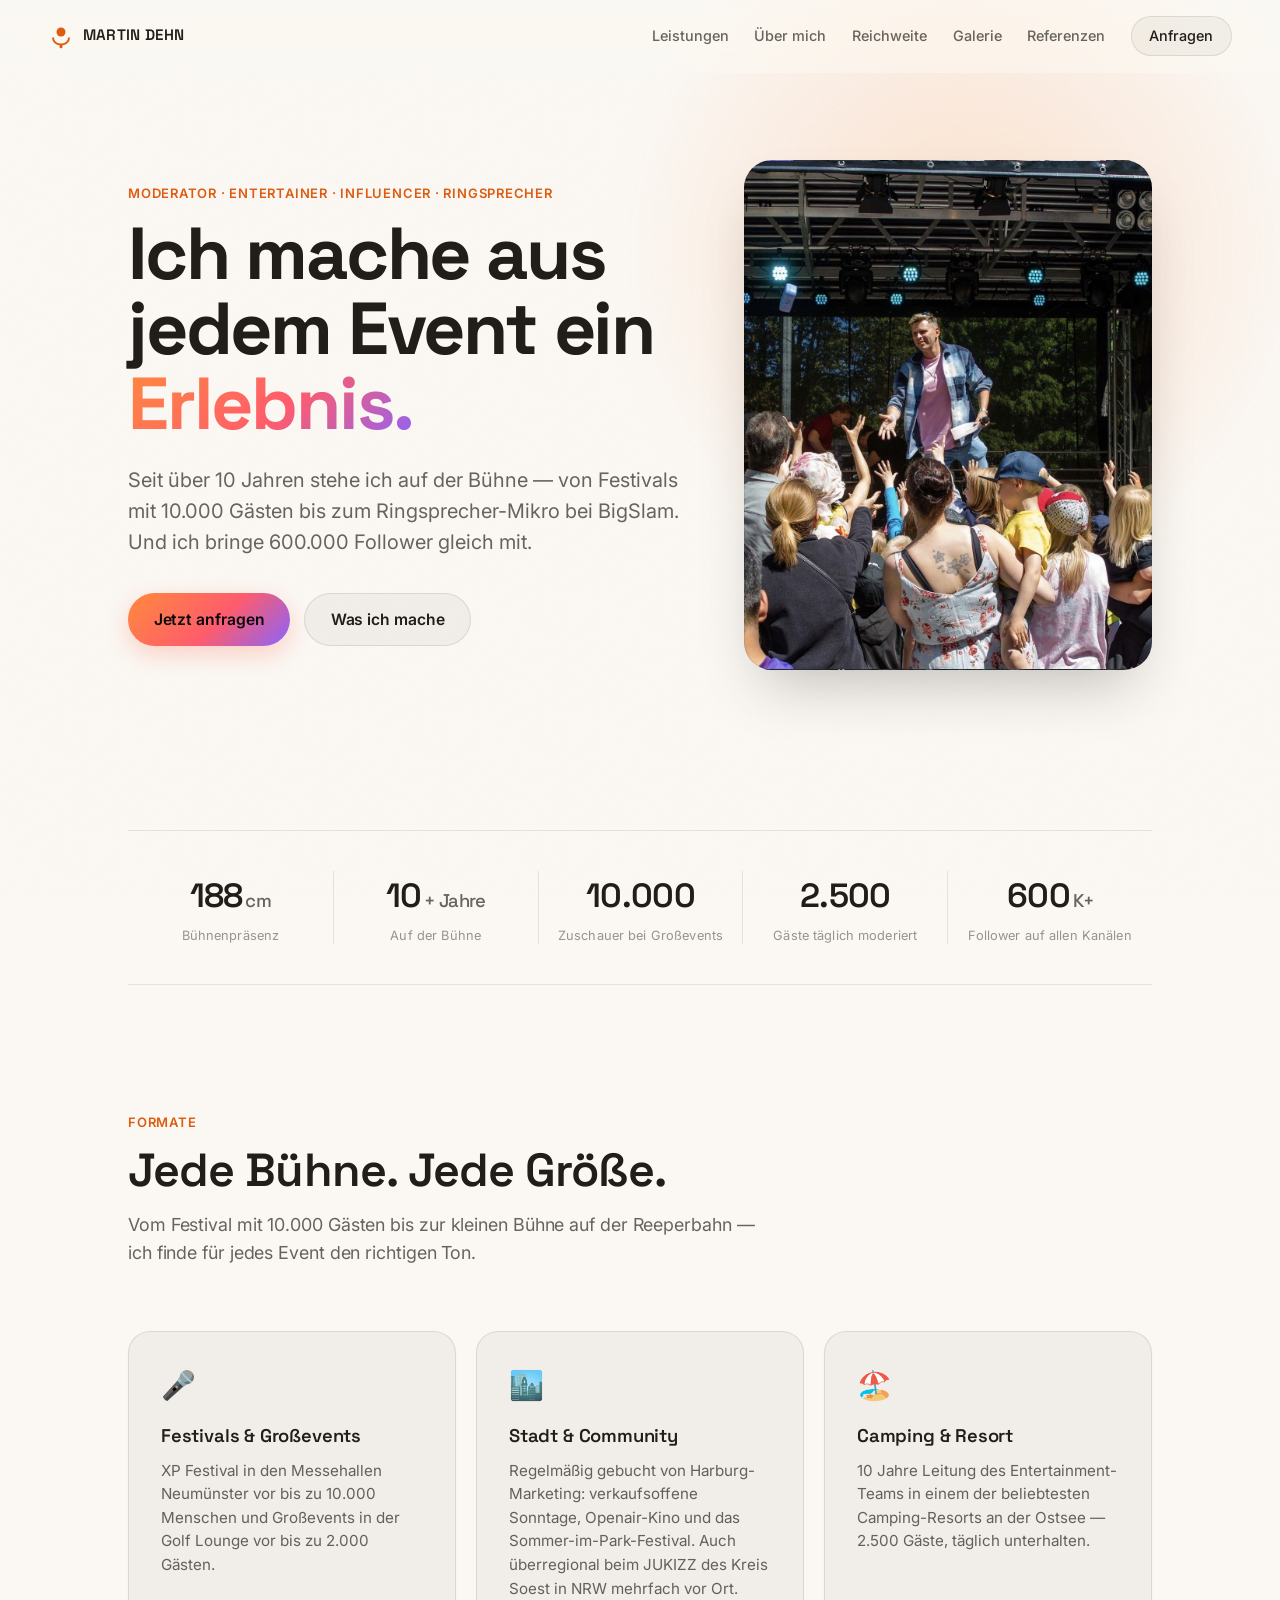
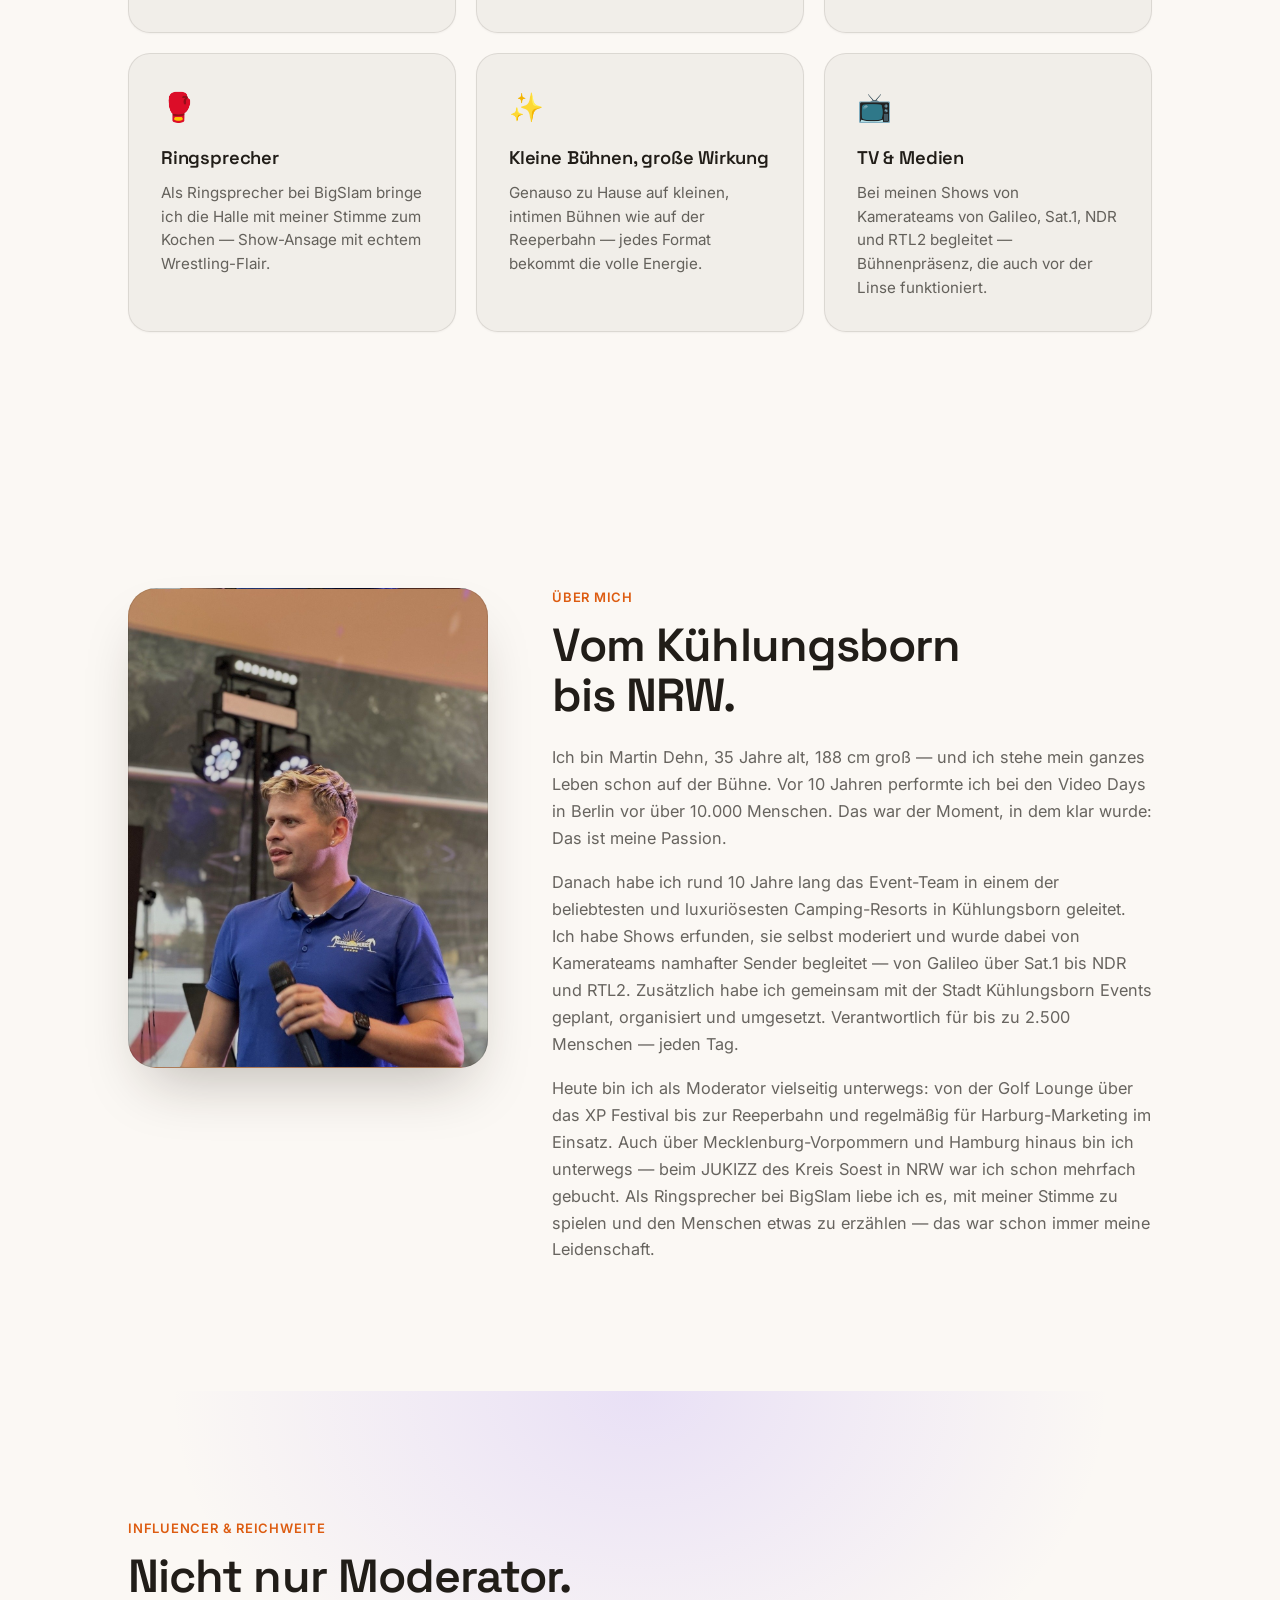
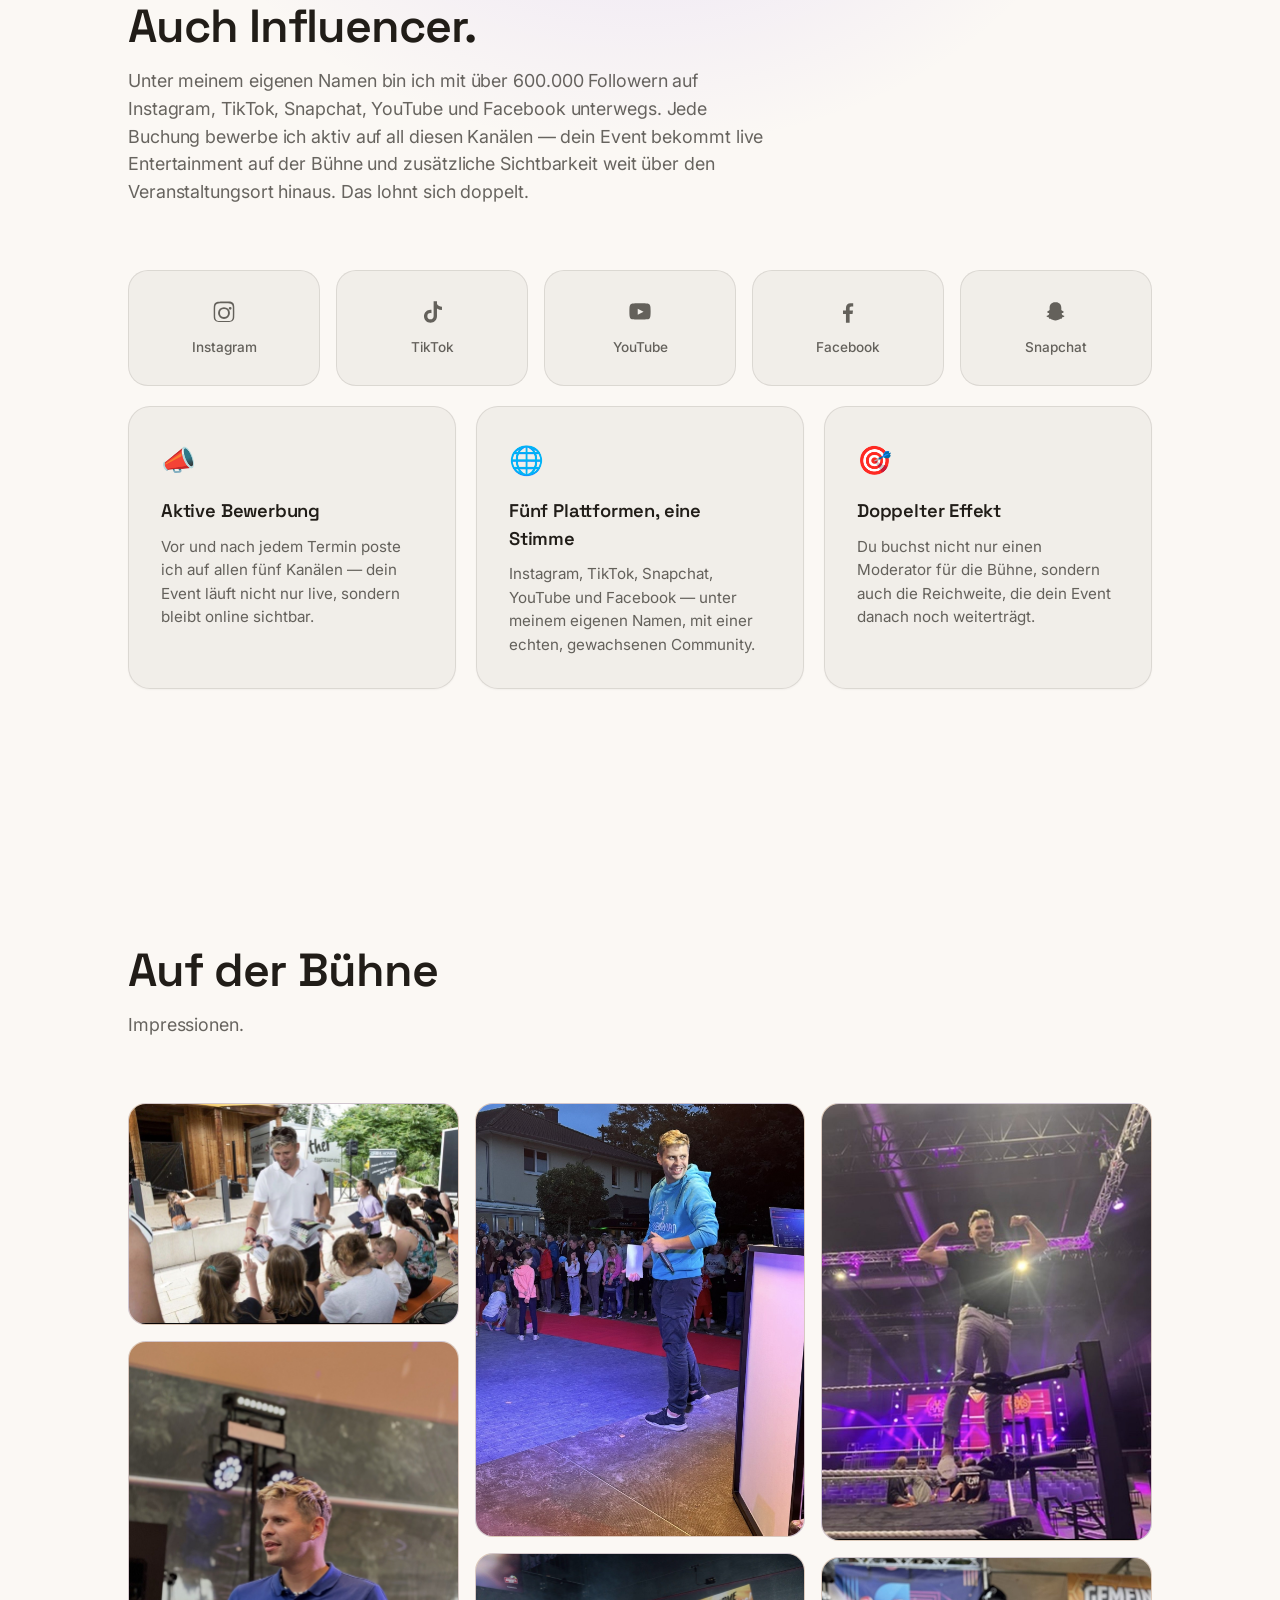
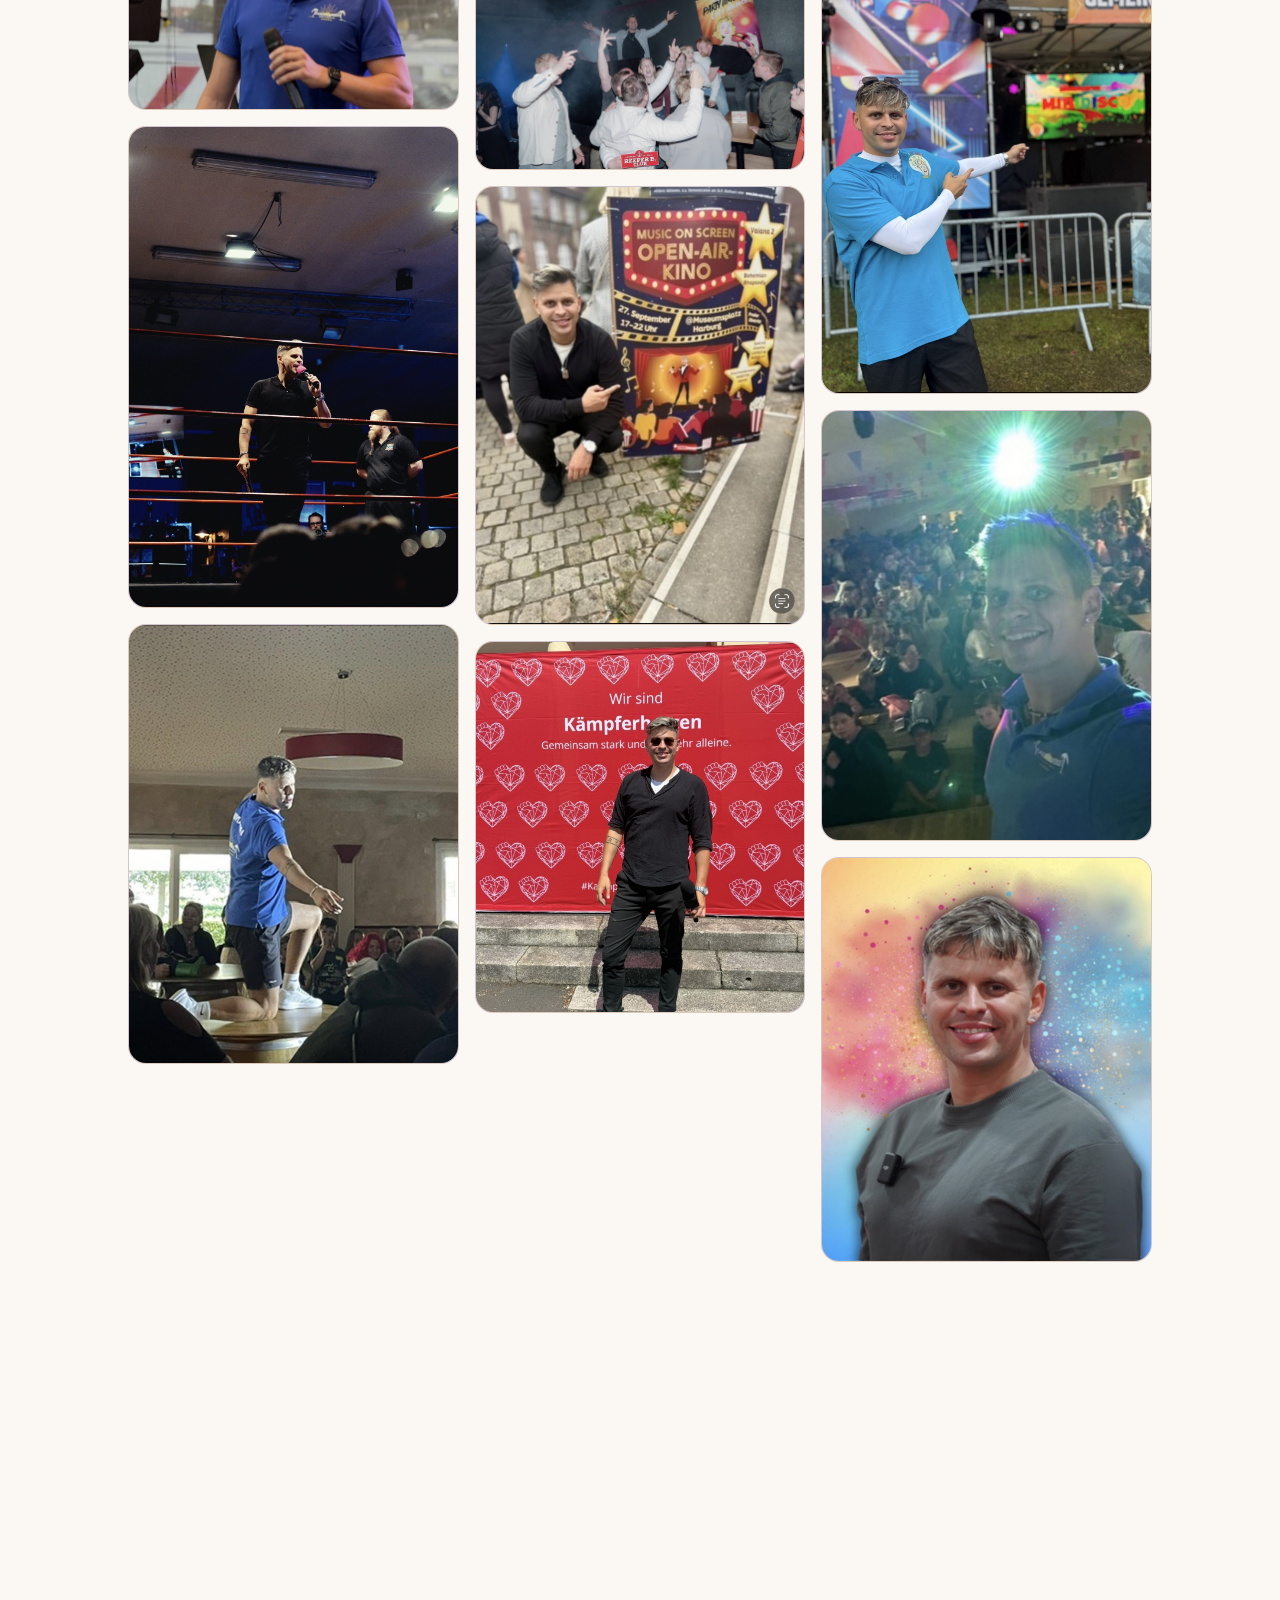
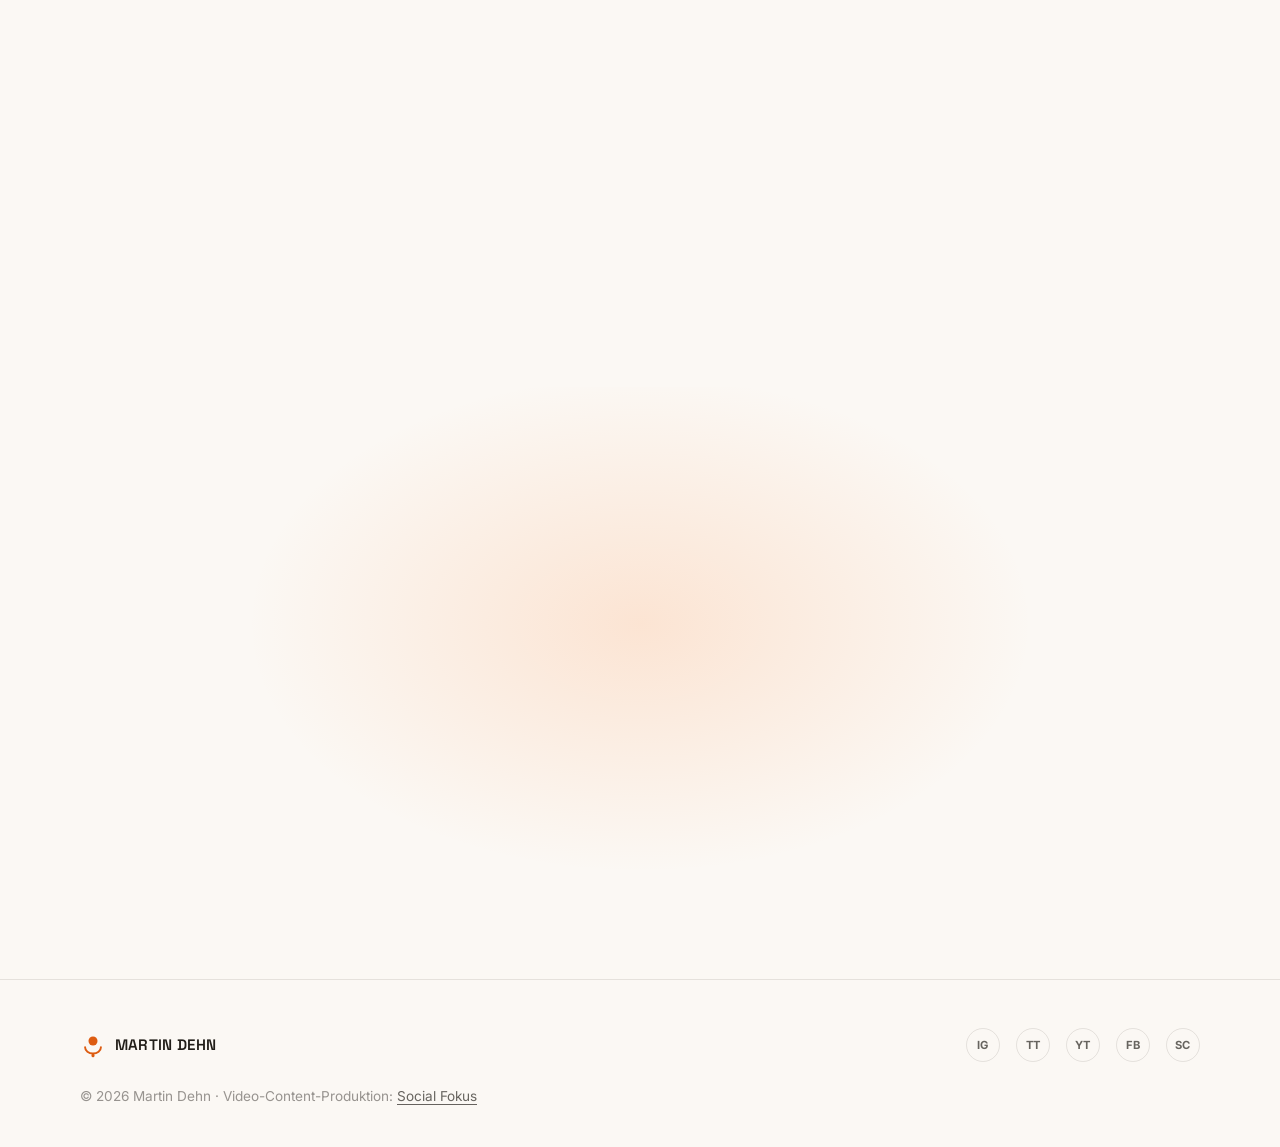
==== index.html @ 3231eab4 "Switch to a warm light theme Replace the dark base with a warm off-white (#fbf8f4) and dark warm tex" ====
<!DOCTYPE html>
<html lang="de">
<head>
<meta charset="UTF-8">
<meta name="viewport" content="width=device-width, initial-scale=1.0">
<title>Martin Dehn — Moderator, Entertainer &amp; Influencer | 600.000+ Follower</title>
<meta name="description" content="Martin Dehn: Moderator, Entertainer, Ringsprecher und Influencer mit über 600.000 Followern auf Instagram, TikTok, YouTube, Snapchat und Facebook. Buchbar für Festivals, Stadtfeste und Firmenevents von 50 bis 10.000 Gästen.">
<meta name="robots" content="index, follow">
<meta name="theme-color" content="#fbf8f4">
<link rel="canonical" href="https://martindehn.com/">

<!-- Open Graph / Facebook, WhatsApp, LinkedIn -->
<meta property="og:type" content="website">
<meta property="og:url" content="https://martindehn.com/">
<meta property="og:site_name" content="Martin Dehn">
<meta property="og:title" content="Martin Dehn — Moderator, Entertainer &amp; Influencer">
<meta property="og:description" content="Über 10 Jahre Bühnenerfahrung, Events von 50 bis 10.000 Gästen und 600.000 Follower auf Instagram, TikTok, YouTube, Snapchat und Facebook, die bei jeder Buchung mitwerben.">
<meta property="og:image" content="https://martindehn.com/assets/img/martin-dehn-hero.jpg">
<meta property="og:image:width" content="1200">
<meta property="og:image:height" content="1200">

<!-- Twitter / X -->
<meta name="twitter:card" content="summary_large_image">
<meta name="twitter:title" content="Martin Dehn — Moderator, Entertainer &amp; Influencer">
<meta name="twitter:description" content="Über 10 Jahre Bühnenerfahrung, Events von 50 bis 10.000 Gästen und 600.000 Follower auf Instagram, TikTok, YouTube, Snapchat und Facebook, die bei jeder Buchung mitwerben.">
<meta name="twitter:image" content="https://martindehn.com/assets/img/martin-dehn-hero.jpg">

<link rel="icon" href="data:image/svg+xml,%3Csvg xmlns='http://www.w3.org/2000/svg' viewBox='0 0 100 100'%3E%3Crect width='100' height='100' rx='22' fill='%2308080a'/%3E%3Ccircle cx='50' cy='38' r='16' fill='%23ff8a3d'/%3E%3Cpath d='M28 58c0 12 9.8 20 22 20s22-8 22-20' stroke='%23ff8a3d' stroke-width='6' fill='none' stroke-linecap='round'/%3E%3Crect x='47' y='78' width='6' height='12' rx='3' fill='%23ff8a3d'/%3E%3C/svg%3E">
<link rel="preconnect" href="https://fonts.googleapis.com">
<link rel="preconnect" href="https://fonts.gstatic.com" crossorigin>
<link href="https://fonts.googleapis.com/css2?family=Space+Grotesk:wght@500;600;700&family=Inter:wght@400;500;600;700;800&display=swap" rel="stylesheet">
<link rel="stylesheet" href="assets/css/style.css">

<script type="application/ld+json">
{
  "@context": "https://schema.org",
  "@type": "Person",
  "name": "Martin Dehn",
  "url": "https://martindehn.com/",
  "image": "https://martindehn.com/assets/img/martin-dehn-hero.jpg",
  "jobTitle": "Moderator, Entertainer, Ringsprecher, Influencer",
  "description": "Moderator und Influencer für Festivals, Stadtfeste und Firmenevents von 50 bis 10.000 Gästen. Über 10 Jahre Bühnenerfahrung und 600.000 Follower auf Instagram, TikTok, YouTube, Snapchat und Facebook.",
  "email": "martin.dehn1@gmail.com",
  "telephone": "+4917641478059",
  "height": "188 cm",
  "sameAs": [
    "https://www.tiktok.com/@martin.dehn",
    "https://www.youtube.com/martindehn",
    "https://www.instagram.com/martin.dehn/",
    "https://www.facebook.com/martin.dehn.35/",
    "https://www.snapchat.com/@martin.dehn",
    "https://socialfokus.de/"
  ]
}
</script>
</head>
<body>

<div class="noise-layer" aria-hidden="true"></div>
<div class="progress-bar" id="progressBar" aria-hidden="true"></div>

<!-- NAV -->
<header class="site-nav" id="siteNav">
  <a href="#top" class="nav-logo" aria-label="Martin Dehn — Start">
    <svg class="logo-mark" viewBox="0 0 46 46" fill="none" xmlns="http://www.w3.org/2000/svg" aria-hidden="true">
      <circle cx="23" cy="16" r="8" fill="currentColor"/>
      <path d="M9 27c0 6.5 6.3 11 14 11s14-4.5 14-11" stroke="currentColor" stroke-width="3.4" fill="none" stroke-linecap="round"/>
      <rect x="20.3" y="38.2" width="5.4" height="6.5" rx="2.7" fill="currentColor"/>
    </svg>
    <span class="nav-logo-text">MARTIN&nbsp;DEHN</span>
  </a>

  <nav class="nav-links" id="navLinks" aria-label="Hauptnavigation">
    <a href="#leistungen" class="nav-link">Leistungen</a>
    <a href="#ueber-mich" class="nav-link">Über mich</a>
    <a href="#reichweite" class="nav-link">Reichweite</a>
    <a href="#galerie" class="nav-link">Galerie</a>
    <a href="#referenzen" class="nav-link">Referenzen</a>
    <a href="#booking" class="nav-link nav-cta">Anfragen</a>
  </nav>

  <button class="nav-toggle" id="navToggle" aria-label="Menü öffnen" aria-expanded="false" aria-controls="navLinks">
    <span></span><span></span><span></span>
  </button>
</header>

<main id="top">

  <!-- HERO -->
  <section class="hero">
    <div class="hero-glow" aria-hidden="true"></div>
    <div class="hero-inner">
      <p class="eyebrow reveal">Moderator · Entertainer · Influencer · Ringsprecher</p>
      <h1 class="hero-title reveal">
        Ich mache aus<br>
        jedem Event ein<br>
        <span class="hero-title-accent">Erlebnis.</span>
      </h1>
      <p class="hero-sub reveal">
        Seit über 10 Jahren stehe ich auf der Bühne — von Festivals mit 10.000 Gästen
        bis zum Ringsprecher-Mikro bei BigSlam. Und ich bringe 600.000 Follower gleich mit.
      </p>
      <div class="hero-actions reveal">
        <a class="btn btn-primary" href="#booking">Jetzt anfragen</a>
        <a class="btn btn-ghost" href="#leistungen">Was ich mache</a>
      </div>
    </div>
    <div class="hero-portrait reveal" aria-hidden="true">
      <div class="portrait-frame" style="background-image:url('assets/img/martin-dehn-hero.jpg')"></div>
    </div>

    <div class="spec-strip reveal" role="list" aria-label="Kurzprofil">
      <div class="spec" role="listitem">
        <span class="spec-value">188<span class="spec-unit">cm</span></span>
        <span class="spec-label">Bühnenpräsenz</span>
      </div>
      <div class="spec" role="listitem">
        <span class="spec-value">10<span class="spec-unit">+ Jahre</span></span>
        <span class="spec-label">Auf der Bühne</span>
      </div>
      <div class="spec" role="listitem">
        <span class="spec-value">10.000</span>
        <span class="spec-label">Zuschauer bei Großevents</span>
      </div>
      <div class="spec" role="listitem">
        <span class="spec-value">2.500</span>
        <span class="spec-label">Gäste täglich moderiert</span>
      </div>
      <div class="spec" role="listitem">
        <span class="spec-value">600<span class="spec-unit">K+</span></span>
        <span class="spec-label">Follower auf allen Kanälen</span>
      </div>
    </div>
  </section>

  <!-- LEISTUNGEN / FORMATE -->
  <section class="section" id="leistungen">
    <div class="section-head reveal">
      <p class="eyebrow">Formate</p>
      <h2 class="section-title">Jede Bühne. Jede Größe.</h2>
      <p class="section-sub">Vom Festival mit 10.000 Gästen bis zur kleinen Bühne auf der Reeperbahn — ich finde für jedes Event den richtigen Ton.</p>
    </div>

    <div class="card-grid">
      <article class="card reveal">
        <div class="card-icon" aria-hidden="true">🎤</div>
        <h3 class="card-title">Festivals &amp; Großevents</h3>
        <p class="card-text">XP Festival in den Messehallen Neumünster vor bis zu 10.000 Menschen und Großevents in der Golf Lounge vor bis zu 2.000 Gästen.</p>
      </article>

      <article class="card reveal">
        <div class="card-icon" aria-hidden="true">🏙️</div>
        <h3 class="card-title">Stadt &amp; Community</h3>
        <p class="card-text">Regelmäßig gebucht von Harburg-Marketing: verkaufsoffene Sonntage, Openair-Kino und das Sommer-im-Park-Festival. Auch überregional beim JUKIZZ des Kreis Soest in NRW mehrfach vor Ort.</p>
      </article>

      <article class="card reveal">
        <div class="card-icon" aria-hidden="true">🏖️</div>
        <h3 class="card-title">Camping &amp; Resort</h3>
        <p class="card-text">10 Jahre Leitung des Entertainment-Teams in einem der beliebtesten Camping-Resorts an der Ostsee — 2.500 Gäste, täglich unterhalten.</p>
      </article>

      <article class="card reveal">
        <div class="card-icon" aria-hidden="true">🥊</div>
        <h3 class="card-title">Ringsprecher</h3>
        <p class="card-text">Als Ringsprecher bei BigSlam bringe ich die Halle mit meiner Stimme zum Kochen — Show-Ansage mit echtem Wrestling-Flair.</p>
      </article>

      <article class="card reveal">
        <div class="card-icon" aria-hidden="true">✨</div>
        <h3 class="card-title">Kleine Bühnen, große Wirkung</h3>
        <p class="card-text">Genauso zu Hause auf kleinen, intimen Bühnen wie auf der Reeperbahn — jedes Format bekommt die volle Energie.</p>
      </article>

      <article class="card reveal">
        <div class="card-icon" aria-hidden="true">📺</div>
        <h3 class="card-title">TV &amp; Medien</h3>
        <p class="card-text">Bei meinen Shows von Kamerateams von Galileo, Sat.1, NDR und RTL2 begleitet — Bühnenpräsenz, die auch vor der Linse funktioniert.</p>
      </article>
    </div>
  </section>

  <!-- ÜBER MICH -->
  <section class="section section-about" id="ueber-mich">
    <div class="about-grid">
      <div class="about-media reveal" aria-hidden="true">
        <div class="portrait-frame portrait-frame--tall" style="background-image:url('assets/img/martin-dehn-portrait.jpg')"></div>
      </div>
      <div class="about-copy reveal">
        <p class="eyebrow">Über mich</p>
        <h2 class="section-title">Vom Kühlungsborn<br>bis NRW.</h2>
        <p class="about-text">
          Ich bin Martin Dehn, 35 Jahre alt, 188&nbsp;cm groß — und ich stehe mein ganzes
          Leben schon auf der Bühne. Vor 10 Jahren performte ich bei den Video Days in
          Berlin vor über 10.000 Menschen. Das war der Moment, in dem klar wurde: Das ist
          meine Passion.
        </p>
        <p class="about-text">
          Danach habe ich rund 10 Jahre lang das Event-Team in einem der beliebtesten und
          luxuriösesten Camping-Resorts in Kühlungsborn geleitet. Ich habe Shows erfunden,
          sie selbst moderiert und wurde dabei von Kamerateams namhafter Sender begleitet —
          von Galileo über Sat.1 bis NDR und RTL2. Zusätzlich habe ich gemeinsam mit der
          Stadt Kühlungsborn Events geplant, organisiert und umgesetzt. Verantwortlich für
          bis zu 2.500 Menschen — jeden Tag.
        </p>
        <p class="about-text">
          Heute bin ich als Moderator vielseitig unterwegs: von der Golf Lounge über das
          XP Festival bis zur Reeperbahn und regelmäßig für Harburg-Marketing im Einsatz.
          Auch über Mecklenburg-Vorpommern und Hamburg hinaus bin ich unterwegs — beim
          JUKIZZ des Kreis Soest in NRW war ich schon mehrfach gebucht. Als Ringsprecher
          bei BigSlam liebe ich es, mit meiner Stimme zu spielen und den Menschen etwas zu
          erzählen — das war schon immer meine Leidenschaft.
        </p>
      </div>
    </div>
  </section>

  <!-- REICHWEITE -->
  <section class="section section-reach" id="reichweite">
    <div class="reach-glow" aria-hidden="true"></div>
    <div class="section-head reveal">
      <p class="eyebrow">Influencer &amp; Reichweite</p>
      <h2 class="section-title">Nicht nur Moderator.<br>Auch Influencer.</h2>
      <p class="section-sub">
        Unter meinem eigenen Namen bin ich mit über 600.000 Followern auf Instagram, TikTok,
        Snapchat, YouTube und Facebook unterwegs. Jede Buchung bewerbe ich aktiv auf all
        diesen Kanälen — dein Event bekommt live Entertainment auf der Bühne und zusätzliche
        Sichtbarkeit weit über den Veranstaltungsort hinaus. Das lohnt sich doppelt.
      </p>
    </div>

    <div class="platform-grid reveal">
      <a class="platform" href="https://www.instagram.com/martin.dehn/" target="_blank" rel="noopener">
        <svg viewBox="0 0 24 24" fill="currentColor" aria-hidden="true"><path d="M12 2.2c3.2 0 3.6 0 4.8.07 1.2.06 2.4.28 3.4 1.24.96 1 1.18 2.2 1.24 3.4.07 1.2.07 1.6.07 4.8s0 3.6-.07 4.8c-.06 1.2-.28 2.4-1.24 3.4-1 .96-2.2 1.18-3.4 1.24-1.2.07-1.6.07-4.8.07s-3.6 0-4.8-.07c-1.2-.06-2.4-.28-3.4-1.24-.96-1-1.18-2.2-1.24-3.4C2.5 15.6 2.5 15.2 2.5 12s0-3.6.07-4.8c.06-1.2.28-2.4 1.24-3.4 1-.96 2.2-1.18 3.4-1.24C8.4 2.2 8.8 2.2 12 2.2zm0 1.8c-3.14 0-3.5 0-4.7.07-.98.05-1.8.23-2.5.9-.66.66-.84 1.5-.9 2.48-.07 1.2-.07 1.56-.07 4.7s0 3.5.07 4.7c.06.98.24 1.8.9 2.48.7.67 1.52.85 2.5.9 1.2.07 1.56.07 4.7.07s3.5 0 4.7-.07c.98-.05 1.8-.23 2.5-.9.66-.66.84-1.5.9-2.48.07-1.2.07-1.56.07-4.7s0-3.5-.07-4.7c-.06-.98-.24-1.82-.9-2.48-.7-.67-1.52-.85-2.5-.9-1.2-.07-1.56-.07-4.7-.07zm0 3.5a5.5 5.5 0 1 1 0 11 5.5 5.5 0 0 1 0-11zm0 1.8a3.7 3.7 0 1 0 0 7.4 3.7 3.7 0 0 0 0-7.4zm5.7-2a1.3 1.3 0 1 1 0 2.6 1.3 1.3 0 0 1 0-2.6z"/></svg>
        <span class="platform-name">Instagram</span>
      </a>
      <a class="platform" href="https://www.tiktok.com/@martin.dehn" target="_blank" rel="noopener">
        <svg viewBox="0 0 24 24" fill="currentColor" aria-hidden="true"><path d="M16.6 2h-3.1v13.9c0 1.6-1.3 2.9-2.9 2.9a2.9 2.9 0 0 1-2.9-2.9 2.9 2.9 0 0 1 2.9-2.9c.3 0 .6 0 .9.1V10c-.3 0-.6-.1-.9-.1-3.3 0-6 2.7-6 6s2.7 6 6 6 6-2.7 6-6V8.7a7.9 7.9 0 0 0 4.6 1.5V7.1c-1.9 0-3.6-1-4.6-2.6V2z"/></svg>
        <span class="platform-name">TikTok</span>
      </a>
      <a class="platform" href="https://www.youtube.com/martindehn" target="_blank" rel="noopener">
        <svg viewBox="0 0 24 24" fill="currentColor" aria-hidden="true"><path d="M21.6 7.2s-.2-1.5-.8-2.1c-.8-.8-1.7-.8-2.1-.9C15.9 4 12 4 12 4s-3.9 0-6.7.2c-.4.1-1.3.1-2.1.9-.6.6-.8 2.1-.8 2.1S2.2 9 2.2 10.8v1.4c0 1.8.2 3.6.2 3.6s.2 1.5.8 2.1c.8.8 1.9.8 2.3.9C7 19 12 19 12 19s3.9 0 6.7-.2c.4-.1 1.3-.1 2.1-.9.6-.6.8-2.1.8-2.1s.2-1.8.2-3.6v-1.4c0-1.8-.2-3.6-.2-3.6zM9.9 14.6V9l5.4 2.8-5.4 2.8z"/></svg>
        <span class="platform-name">YouTube</span>
      </a>
      <a class="platform" href="https://www.facebook.com/martin.dehn.35/" target="_blank" rel="noopener">
        <svg viewBox="0 0 24 24" fill="currentColor" aria-hidden="true"><path d="M13.5 21.9v-8.1h2.7l.4-3.2h-3.1V8.5c0-.9.3-1.6 1.6-1.6h1.7V4c-.3 0-1.3-.1-2.5-.1-2.5 0-4.2 1.5-4.2 4.3v2.4H7.4v3.2h2.7v8.1h3.4z"/></svg>
        <span class="platform-name">Facebook</span>
      </a>
      <a class="platform" href="https://www.snapchat.com/@martin.dehn" target="_blank" rel="noopener">
        <svg viewBox="0 0 24 24" fill="currentColor" aria-hidden="true"><path d="M12 3c2.9 0 4.9 2.2 4.9 5v1.9c0 .3.3.6.9.9.5.3 1.3.5 1.3 1.1 0 .5-.7.8-1.4 1-.3.1-.5.3-.4.6.2.9.9 1.6 2.1 1.9.2 0 .4.3.3.5-.2.6-1.2.8-2 1-.1.3-.2.7-.3 1-.1.2-.3.3-.6.3-.8 0-1.4.5-2.6 1-.9.3-1.8.7-2.7.7-.9 0-1.8-.4-2.7-.7-1.2-.5-1.8-1-2.6-1-.3 0-.5-.1-.6-.3-.1-.3-.2-.7-.3-1-.8-.2-1.8-.4-2-1-.1-.2.1-.5.3-.5 1.2-.3 1.9-1 2.1-1.9.1-.3-.1-.5-.4-.6-.7-.2-1.4-.5-1.4-1 0-.6.8-.8 1.3-1.1.6-.3.9-.6.9-.9V8c0-2.8 2-5 4.9-5z"/></svg>
        <span class="platform-name">Snapchat</span>
      </a>
    </div>

    <div class="card-grid reach-benefits reveal">
      <article class="card">
        <div class="card-icon" aria-hidden="true">📣</div>
        <h3 class="card-title">Aktive Bewerbung</h3>
        <p class="card-text">Vor und nach jedem Termin poste ich auf allen fünf Kanälen — dein Event läuft nicht nur live, sondern bleibt online sichtbar.</p>
      </article>
      <article class="card">
        <div class="card-icon" aria-hidden="true">🌐</div>
        <h3 class="card-title">Fünf Plattformen, eine Stimme</h3>
        <p class="card-text">Instagram, TikTok, Snapchat, YouTube und Facebook — unter meinem eigenen Namen, mit einer echten, gewachsenen Community.</p>
      </article>
      <article class="card">
        <div class="card-icon" aria-hidden="true">🎯</div>
        <h3 class="card-title">Doppelter Effekt</h3>
        <p class="card-text">Du buchst nicht nur einen Moderator für die Bühne, sondern auch die Reichweite, die dein Event danach noch weiterträgt.</p>
      </article>
    </div>
  </section>

  <!-- GALERIE -->
  <section class="section" id="galerie">
    <div class="section-head reveal">
      <h2 class="section-title">Auf der Bühne</h2>
      <p class="section-sub">Impressionen.</p>
    </div>

    <div class="gallery-grid reveal">
      <div class="gallery-item"><img src="assets/img/gallery/gallery-01.jpg" alt="Martin Dehn auf der Bühne" loading="lazy"></div>
      <div class="gallery-item"><img src="assets/img/gallery/gallery-02.jpg" alt="Martin Dehn auf der Bühne" loading="lazy"></div>
      <div class="gallery-item"><img src="assets/img/gallery/gallery-03.jpg" alt="Martin Dehn auf der Bühne" loading="lazy"></div>
      <div class="gallery-item"><img src="assets/img/gallery/gallery-04.jpg" alt="Martin Dehn auf der Bühne" loading="lazy"></div>
      <div class="gallery-item"><img src="assets/img/gallery/gallery-05.jpg" alt="Martin Dehn auf der Bühne" loading="lazy"></div>
      <div class="gallery-item"><img src="assets/img/gallery/gallery-06.jpg" alt="Martin Dehn auf der Bühne" loading="lazy"></div>
      <div class="gallery-item"><img src="assets/img/gallery/gallery-07.jpg" alt="Martin Dehn auf der Bühne" loading="lazy"></div>
      <div class="gallery-item"><img src="assets/img/gallery/gallery-08.jpg" alt="Martin Dehn auf der Bühne" loading="lazy"></div>
      <div class="gallery-item"><img src="assets/img/gallery/gallery-09.jpg" alt="Martin Dehn auf der Bühne" loading="lazy"></div>
      <div class="gallery-item"><img src="assets/img/gallery/gallery-10.jpg" alt="Martin Dehn auf der Bühne" loading="lazy"></div>
      <div class="gallery-item"><img src="assets/img/gallery/gallery-11.jpg" alt="Martin Dehn auf der Bühne" loading="lazy"></div>
      <div class="gallery-item"><img src="assets/img/gallery/gallery-12.jpg" alt="Martin Dehn auf der Bühne" loading="lazy"></div>
    </div>
  </section>

  <!-- REFERENZEN -->
  <section class="section section-logos" id="referenzen">
    <div class="section-head reveal">
      <p class="eyebrow">Referenzen</p>
      <h2 class="section-title">Bekannt aus.</h2>
    </div>

    <div class="logo-row logo-row--brand reveal" aria-label="Kunden und Partner">
      <img src="assets/img/logos/xp-festival.jpg" alt="XP Festival" loading="lazy">
      <img src="assets/img/logos/golf-lounge-resort.webp" alt="Golf Lounge Resort" loading="lazy">
      <img src="assets/img/logos/campingpark-kuehlungsborn.jpg" alt="CampingPark Kühlungsborn" loading="lazy">
      <img src="assets/img/logos/sommer-spektakel-kuehlungsborn.png" alt="Sommer Spektakel Kühlungsborn" loading="lazy">
      <img src="assets/img/logos/open-air-kino-harburg.png" alt="Open Air Kino Harburg" loading="lazy">
      <img src="assets/img/logos/sommer-im-park.jpg" alt="Sommer im Park" loading="lazy">
      <img src="assets/img/logos/reeper-b-club.avif" alt="Reeper B. Club" loading="lazy">
      <img src="assets/img/logos/big-slam-wrestling.webp" alt="Big Slam Wrestling" loading="lazy">
    </div>

    <p class="section-sub logo-row-label reveal">Begleitet von</p>
    <div class="logo-row logo-row--tv reveal" aria-label="TV-Sender">
      <img src="assets/img/tv/galileo.svg" alt="Galileo" loading="lazy">
      <img src="assets/img/tv/sat1.svg" alt="Sat.1" loading="lazy">
      <img src="assets/img/tv/ndr.svg" alt="NDR" loading="lazy">
      <img src="assets/img/tv/rtl2.svg" alt="RTL2" loading="lazy">
    </div>
  </section>

  <!-- BOOKING -->
  <section class="section section-booking" id="booking">
    <div class="booking-glow" aria-hidden="true"></div>
    <div class="booking-inner reveal">
      <p class="eyebrow">Booking</p>
      <h2 class="section-title">Lass uns dein Event<br>unvergesslich machen.</h2>
      <p class="section-sub">
        Ob Festival, Stadtfest, Firmenfeier oder Ringsprecher-Job — schreib mir kurz,
        worum es geht, und ich melde mich zeitnah zurück.
      </p>
      <div class="booking-actions">
        <a class="btn btn-primary" href="mailto:martin.dehn1@gmail.com?subject=Booking-Anfrage">E-Mail schreiben</a>
        <a class="btn btn-ghost" href="tel:+4917641478059">+49 176 41478059</a>
      </div>
      <p class="booking-contact-line">
        <a href="mailto:martin.dehn1@gmail.com?subject=Booking-Anfrage">martin.dehn1@gmail.com</a>
        · <a href="https://www.instagram.com/martin.dehn/" target="_blank" rel="noopener">@martin.dehn auf Instagram</a>
      </p>
    </div>
  </section>

</main>

<!-- FOOTER -->
<footer class="site-footer">
  <div class="footer-inner">
    <a href="#top" class="nav-logo" aria-label="Martin Dehn — Start">
      <svg class="logo-mark" viewBox="0 0 46 46" fill="none" xmlns="http://www.w3.org/2000/svg" aria-hidden="true">
        <circle cx="23" cy="16" r="8" fill="currentColor"/>
        <path d="M9 27c0 6.5 6.3 11 14 11s14-4.5 14-11" stroke="currentColor" stroke-width="3.4" fill="none" stroke-linecap="round"/>
        <rect x="20.3" y="38.2" width="5.4" height="6.5" rx="2.7" fill="currentColor"/>
      </svg>
      <span class="nav-logo-text">MARTIN&nbsp;DEHN</span>
    </a>

    <div class="footer-social" aria-label="Social Media">
      <a href="https://www.instagram.com/martin.dehn/" target="_blank" rel="noopener" aria-label="Instagram">IG</a>
      <a href="https://www.tiktok.com/@martin.dehn" target="_blank" rel="noopener" aria-label="TikTok">TT</a>
      <a href="https://www.youtube.com/martindehn" target="_blank" rel="noopener" aria-label="YouTube">YT</a>
      <a href="https://www.facebook.com/martin.dehn.35/" target="_blank" rel="noopener" aria-label="Facebook">FB</a>
      <a href="https://www.snapchat.com/@martin.dehn" target="_blank" rel="noopener" aria-label="Snapchat">SC</a>
    </div>

    <p class="footer-meta">
      © <span id="year"></span> Martin Dehn · Video-Content-Produktion:
      <a href="https://socialfokus.de/" target="_blank" rel="noopener">Social Fokus</a>
    </p>
  </div>
</footer>

<script src="assets/js/main.js"></script>
</body>
</html>
---- assets/css/style.css ----
/* ==========================================================================
   Martin Dehn — Moderator Portfolio
   ========================================================================== */

:root {
  --bg: #fbf8f4;
  --bg-elevated: #f1ece4;
  --surface: rgba(35, 25, 15, 0.045);
  --surface-strong: rgba(35, 25, 15, 0.08);
  --border: rgba(35, 25, 15, 0.1);
  --text: #211d18;
  --text-dim: rgba(33, 29, 24, 0.68);
  --text-faint: rgba(33, 29, 24, 0.46);
  --accent: #dd5c11;
  --accent-2: #7a4ce0;
  --accent-grad: linear-gradient(135deg, #ff8a3d 0%, #ff5c6c 55%, #8a63ff 100%);

  --spring: cubic-bezier(0.22, 1, 0.36, 1);
  --spring-soft: cubic-bezier(0.16, 1, 0.3, 1);

  --container: 1120px;
  --gutter: clamp(1.25rem, 4vw, 3rem);
}

* { box-sizing: border-box; }

html {
  font: 100%/1.5 "Inter", -apple-system, BlinkMacSystemFont, "Segoe UI", system-ui, sans-serif;
  scroll-behavior: smooth;
}

@media (prefers-reduced-motion: reduce) {
  html { scroll-behavior: auto; }
}

body {
  margin: 0;
  background: var(--bg);
  color: var(--text);
  -webkit-font-smoothing: antialiased;
  overflow-x: hidden;
}

img { max-width: 100%; display: block; }

a { color: inherit; text-decoration: none; }

h1, h2, h3 { font-family: "Space Grotesk", "Inter", sans-serif; margin: 0; }

p { margin: 0; }

.noise-layer {
  position: fixed;
  inset: 0;
  z-index: 1;
  pointer-events: none;
  opacity: 0.02;
  mix-blend-mode: multiply;
  background-image: url("data:image/svg+xml,%3Csvg xmlns='http://www.w3.org/2000/svg' width='120' height='120'%3E%3Cfilter id='n'%3E%3CfeTurbulence type='fractalNoise' baseFrequency='0.9' numOctaves='2' stitchTiles='stitch'/%3E%3C/filter%3E%3Crect width='100%25' height='100%25' filter='url(%23n)'/%3E%3C/svg%3E");
}

.progress-bar {
  position: fixed;
  top: 0; left: 0;
  height: 2px;
  width: 0%;
  background: var(--accent-grad);
  z-index: 100;
  transition: width 80ms linear;
}

/* ---- Layout helpers ---- */
.section {
  max-width: var(--container);
  margin: 0 auto;
  padding: clamp(4rem, 10vw, 8rem) var(--gutter);
}

.section-head { max-width: 640px; margin-bottom: clamp(2.5rem, 6vw, 4rem); }

.eyebrow {
  font-size: 0.8125rem;
  font-weight: 600;
  letter-spacing: 0.06em;
  text-transform: uppercase;
  color: var(--accent);
  margin: 0 0 0.75rem;
}

.section-title {
  font-size: clamp(1.9rem, 4vw, 2.9rem);
  font-weight: 600;
  line-height: 1.08;
  letter-spacing: -0.02em;
}

.section-sub {
  margin-top: 1rem;
  font-size: clamp(1rem, 1.4vw, 1.15rem);
  line-height: 1.55;
  color: var(--text-dim);
  letter-spacing: -0.005em;
}

/* ---- Reveal on scroll ---- */
.reveal {
  opacity: 0;
  transform: translateY(24px);
  transition: opacity 700ms var(--spring-soft), transform 700ms var(--spring-soft);
}
.reveal.is-visible { opacity: 1; transform: translateY(0); }

@media (prefers-reduced-motion: reduce) {
  .reveal { opacity: 1; transform: none; transition: none; }
}

/* ---- Buttons ---- */
.btn {
  display: inline-flex;
  align-items: center;
  justify-content: center;
  padding: 0.85rem 1.6rem;
  border-radius: 100px;
  font-size: 0.98rem;
  font-weight: 600;
  letter-spacing: -0.005em;
  transition: transform 150ms var(--spring), background 200ms ease, box-shadow 200ms ease;
  will-change: transform;
}
.btn:active { transform: scale(0.96); }

.btn-primary {
  background: var(--accent-grad);
  color: #0a0a0c;
  box-shadow: 0 8px 24px rgba(255, 92, 61, 0.25);
}
.btn-primary:hover { box-shadow: 0 10px 30px rgba(255, 92, 61, 0.38); }

.btn-ghost {
  background: var(--surface);
  color: var(--text);
  border: 1px solid var(--border);
}
.btn-ghost:hover { background: var(--surface-strong); }

/* ---- Nav ---- */
.site-nav {
  position: fixed;
  top: 0; left: 0; right: 0;
  z-index: 50;
  display: flex;
  align-items: center;
  justify-content: space-between;
  padding: 1rem clamp(1.25rem, 4vw, 3rem);
  background: rgba(251, 248, 244, 0.6);
  backdrop-filter: blur(20px) saturate(160%);
  -webkit-backdrop-filter: blur(20px) saturate(160%);
  border-bottom: 1px solid transparent;
  transition: background 300ms ease, border-color 300ms ease;
}
.site-nav.is-scrolled {
  border-bottom-color: var(--border);
  background: rgba(251, 248, 244, 0.85);
}

.nav-logo { display: flex; align-items: center; gap: 0.55rem; }
.logo-mark { width: 26px; height: 26px; color: var(--accent); flex-shrink: 0; }
.nav-logo-text {
  font-family: "Space Grotesk", sans-serif;
  font-weight: 600;
  font-size: 0.95rem;
  letter-spacing: 0.02em;
}

.nav-links {
  display: flex;
  align-items: center;
  gap: clamp(1rem, 2vw, 1.8rem);
}

.nav-link {
  font-size: 0.9rem;
  font-weight: 500;
  color: var(--text-dim);
  transition: color 150ms ease;
  padding: 0.4rem 0;
}
.nav-link:hover { color: var(--text); }

.nav-cta {
  background: var(--surface);
  border: 1px solid var(--border);
  padding: 0.5rem 1.1rem;
  border-radius: 100px;
  color: var(--text);
  transition: background 150ms ease, transform 150ms var(--spring);
}
.nav-cta:active { transform: scale(0.96); }
.nav-cta:hover { background: var(--surface-strong); }

.nav-toggle {
  display: none;
  flex-direction: column;
  gap: 5px;
  background: none;
  border: none;
  padding: 8px;
  cursor: pointer;
}
.nav-toggle span {
  width: 20px;
  height: 2px;
  background: var(--text);
  border-radius: 2px;
  transition: transform 300ms var(--spring), opacity 200ms ease;
}
.nav-toggle[aria-expanded="true"] span:nth-child(1) { transform: translateY(7px) rotate(45deg); }
.nav-toggle[aria-expanded="true"] span:nth-child(2) { opacity: 0; }
.nav-toggle[aria-expanded="true"] span:nth-child(3) { transform: translateY(-7px) rotate(-45deg); }

/* ---- Hero ---- */
.hero {
  position: relative;
  padding: clamp(7rem, 16vw, 10rem) var(--gutter) 0;
  max-width: var(--container);
  margin: 0 auto;
  display: grid;
  grid-template-columns: 1.15fr 0.85fr;
  gap: clamp(2rem, 5vw, 4rem);
  align-items: center;
}

.hero-glow {
  position: absolute;
  top: -10%;
  right: -10%;
  width: 55vw;
  height: 55vw;
  max-width: 700px;
  max-height: 700px;
  background: radial-gradient(circle, rgba(255, 138, 61, 0.22), transparent 70%);
  filter: blur(20px);
  pointer-events: none;
  z-index: -1;
}

.hero-title {
  font-size: clamp(2.6rem, 6.4vw, 4.6rem);
  font-weight: 700;
  line-height: 1.02;
  letter-spacing: -0.03em;
}

.hero-title-accent {
  background: var(--accent-grad);
  -webkit-background-clip: text;
  background-clip: text;
  color: transparent;
}

.hero-sub {
  margin-top: 1.5rem;
  max-width: 46ch;
  font-size: clamp(1.05rem, 1.6vw, 1.25rem);
  line-height: 1.55;
  color: var(--text-dim);
}

.hero-actions {
  margin-top: 2.2rem;
  display: flex;
  gap: 0.9rem;
  flex-wrap: wrap;
}

.hero-portrait { position: relative; }

.portrait-frame {
  aspect-ratio: 4 / 5;
  border-radius: 28px;
  background-color: var(--bg-elevated);
  background-image: linear-gradient(160deg, rgba(255,138,61,0.18), rgba(138,99,255,0.18)), var(--fallback, none);
  background-size: cover;
  background-position: center;
  border: 1px solid var(--border);
  box-shadow: 0 30px 60px -20px rgba(35, 25, 15, 0.28);
}

.portrait-frame--tall { aspect-ratio: 3 / 4; }

/* Spec strip — Apple product-page style spec sheet, repurposed as a bio */
.spec-strip {
  margin-top: clamp(3.5rem, 8vw, 6rem);
  grid-column: 1 / -1;
  display: grid;
  grid-template-columns: repeat(5, 1fr);
  border-top: 1px solid var(--border);
  border-bottom: 1px solid var(--border);
  padding: clamp(1.75rem, 4vw, 2.5rem) 0;
}

.spec {
  display: flex;
  flex-direction: column;
  align-items: center;
  text-align: center;
  gap: 0.4rem;
  padding: 0 0.75rem;
  border-left: 1px solid var(--border);
}
.spec:first-child { border-left: none; }

.spec-value {
  font-family: "Space Grotesk", sans-serif;
  font-size: clamp(1.5rem, 3vw, 2.1rem);
  font-weight: 600;
  letter-spacing: -0.02em;
}
.spec-unit { font-size: 0.55em; font-weight: 500; color: var(--text-dim); margin-left: 0.15em; }

.spec-label {
  font-size: 0.8rem;
  color: var(--text-faint);
  letter-spacing: 0.01em;
  line-height: 1.3;
}

/* ---- Cards ---- */
.card-grid {
  display: grid;
  grid-template-columns: repeat(3, 1fr);
  gap: 1.25rem;
}

.card {
  padding: clamp(1.5rem, 3vw, 2rem);
  border-radius: 22px;
  background: var(--surface);
  border: 1px solid var(--border);
  box-shadow: 0 1px 2px rgba(35, 25, 15, 0.04);
  transition: transform 250ms var(--spring), background 250ms ease, border-color 250ms ease, box-shadow 250ms ease;
}
.card:hover {
  transform: translateY(-4px);
  background: var(--surface-strong);
  box-shadow: 0 16px 32px -16px rgba(35, 25, 15, 0.16);
  border-color: rgba(35, 25, 15, 0.16);
}

.card-icon {
  font-size: 1.75rem;
  margin-bottom: 1rem;
}

.card-title {
  font-size: 1.15rem;
  font-weight: 600;
  letter-spacing: -0.01em;
  margin-bottom: 0.6rem;
}

.card-text {
  font-size: 0.95rem;
  line-height: 1.55;
  color: var(--text-dim);
}

/* ---- About ---- */
.about-grid {
  display: grid;
  grid-template-columns: 0.75fr 1.25fr;
  gap: clamp(2rem, 5vw, 4rem);
  align-items: start;
}

.about-copy .section-title { margin-top: 0.25rem; margin-bottom: 1.5rem; }

.about-text {
  font-size: 1.02rem;
  line-height: 1.65;
  color: var(--text-dim);
  margin-bottom: 1.1rem;
  max-width: 62ch;
}
.about-text:last-child { margin-bottom: 0; }

/* ---- Reach / platforms ---- */
.section-reach { position: relative; }

.reach-glow {
  position: absolute;
  inset: 0;
  background: radial-gradient(60% 50% at 50% 0%, rgba(138, 99, 255, 0.16), transparent 70%);
  pointer-events: none;
  z-index: -1;
}

.platform-grid {
  margin-top: 2.5rem;
  display: grid;
  grid-template-columns: repeat(5, 1fr);
  gap: 1rem;
}

.reach-benefits { margin-top: 1.25rem; }

.platform {
  display: flex;
  flex-direction: column;
  align-items: center;
  gap: 0.75rem;
  padding: 1.75rem 1rem;
  border-radius: 20px;
  background: var(--surface);
  border: 1px solid var(--border);
  transition: transform 200ms var(--spring), background 200ms ease, color 200ms ease;
  color: var(--text-dim);
}
.platform svg { width: 26px; height: 26px; }
.platform:hover { transform: translateY(-3px); background: var(--surface-strong); color: var(--text); }
.platform:active { transform: scale(0.96); }

.platform-name { font-size: 0.85rem; font-weight: 500; }

/* ---- Gallery ---- */
/* Masonry via CSS columns: most stage photos are portrait-oriented, so a fixed-
   height grid would crop them awkwardly. Columns let each keep its own ratio. */
.gallery-grid {
  column-count: 3;
  column-gap: 1rem;
}

.gallery-item {
  break-inside: avoid;
  margin-bottom: 1rem;
  border-radius: 18px;
  background-color: var(--bg-elevated);
  background-image: linear-gradient(160deg, rgba(255,138,61,0.14), rgba(138,99,255,0.14));
  border: 1px solid var(--border);
  overflow: hidden;
  transition: transform 300ms var(--spring);
}
.gallery-item:hover { transform: scale(1.02); }

.gallery-item img {
  width: 100%;
  height: auto;
  display: block;
}

/* ---- Logos ---- */
.section-logos { text-align: center; }
.section-logos .section-head { margin-left: auto; margin-right: auto; text-align: center; }

.logo-row {
  display: flex;
  align-items: center;
  justify-content: center;
  flex-wrap: wrap;
  gap: 1rem;
}

/* Brand row: real, colorful event/venue logos of very mixed formats — give each
   one a consistent tile instead of forcing them into a flat, same-height strip. */
.logo-row--brand img {
  height: 72px;
  width: 108px;
  object-fit: contain;
  background: var(--surface);
  border: 1px solid var(--border);
  border-radius: 16px;
  padding: 10px;
  transition: transform 200ms var(--spring), background 200ms ease, border-color 200ms ease;
}
.logo-row--brand img:hover {
  transform: translateY(-3px);
  background: var(--surface-strong);
  border-color: rgba(35, 25, 15, 0.2);
}

/* TV row: flat network marks — kept as a quiet, desaturated trust strip. */
.logo-row--tv {
  gap: clamp(2rem, 6vw, 4rem);
}
.logo-row--tv img {
  height: 26px;
  width: auto;
  max-width: 140px;
  object-fit: contain;
  filter: grayscale(1) opacity(0.5);
  transition: filter 250ms ease;
}
.logo-row--tv img:hover { filter: grayscale(0) opacity(1); }

.logo-fallback {
  height: 32px;
  display: inline-flex;
  align-items: center;
  padding: 0 1rem;
  border-radius: 100px;
  border: 1px dashed var(--border);
  font-size: 0.8rem;
  font-weight: 600;
  letter-spacing: -0.005em;
  color: var(--text-faint);
}

.logo-row-label {
  margin-top: 3rem;
  margin-bottom: 1.5rem;
  text-transform: uppercase;
  font-size: 0.78rem;
  letter-spacing: 0.08em;
}

/* ---- Booking ---- */
.section-booking { position: relative; text-align: center; }

.booking-glow {
  position: absolute;
  inset: 0;
  background: radial-gradient(50% 60% at 50% 40%, rgba(255, 138, 61, 0.18), transparent 70%);
  pointer-events: none;
  z-index: -1;
}

.booking-inner { max-width: 620px; margin: 0 auto; }
.section-booking .eyebrow,
.section-booking .section-title,
.section-booking .section-sub { text-align: center; }
.section-booking .section-sub { margin-left: auto; margin-right: auto; }

.booking-actions {
  margin-top: 2.2rem;
  display: flex;
  justify-content: center;
  gap: 0.9rem;
  flex-wrap: wrap;
}

.booking-contact-line {
  margin-top: 1.5rem;
  font-size: 0.9rem;
  color: var(--text-faint);
}
.booking-contact-line a { transition: color 150ms ease; text-decoration: underline; text-underline-offset: 3px; }
.booking-contact-line a:hover { color: var(--text); }

/* ---- Footer ---- */
.site-footer {
  border-top: 1px solid var(--border);
  padding: 3rem var(--gutter) 2.5rem;
}

.footer-inner {
  max-width: var(--container);
  margin: 0 auto;
  display: flex;
  align-items: center;
  justify-content: space-between;
  flex-wrap: wrap;
  gap: 1.5rem;
}

.footer-social { display: flex; gap: 1rem; }
.footer-social a {
  width: 34px; height: 34px;
  display: flex; align-items: center; justify-content: center;
  border-radius: 100px;
  border: 1px solid var(--border);
  font-size: 0.7rem;
  font-weight: 700;
  letter-spacing: 0.02em;
  color: var(--text-dim);
  transition: background 150ms ease, color 150ms ease, transform 150ms var(--spring);
}
.footer-social a:hover { background: var(--surface-strong); color: var(--text); }
.footer-social a:active { transform: scale(0.92); }

.footer-meta {
  font-size: 0.85rem;
  color: var(--text-faint);
  width: 100%;
  text-align: center;
}
.footer-meta a { color: var(--text-dim); text-decoration: underline; text-underline-offset: 3px; }
.footer-meta a:hover { color: var(--text); }

@media (min-width: 641px) {
  .footer-meta { width: auto; text-align: left; order: 3; flex-basis: 100%; }
}

/* ==========================================================================
   Responsive
   ========================================================================== */

@media (max-width: 980px) {
  .hero { grid-template-columns: 1fr; }
  .hero-portrait { order: -1; width: 100%; max-width: 320px; margin: 0 auto; }
  .spec-strip { grid-template-columns: repeat(3, 1fr); row-gap: 1.5rem; }
  .spec:nth-child(4) { border-left: none; }
  .about-grid { grid-template-columns: 1fr; }
  .about-media { width: 100%; max-width: 320px; margin: 0 auto; }
  .card-grid { grid-template-columns: repeat(2, 1fr); }
  .platform-grid { grid-template-columns: repeat(3, 1fr); }
  .gallery-grid { column-count: 2; }
}

@media (max-width: 640px) {
  .nav-links {
    position: fixed;
    top: 0; right: 0;
    height: 100vh;
    width: min(78vw, 320px);
    flex-direction: column;
    justify-content: center;
    align-items: flex-start;
    gap: 1.6rem;
    padding: 2rem clamp(1.5rem, 6vw, 2.5rem);
    background: rgba(251, 248, 244, 0.92);
    backdrop-filter: blur(24px) saturate(160%);
    -webkit-backdrop-filter: blur(24px) saturate(160%);
    border-left: 1px solid var(--border);
    transform: translateX(100%);
    transition: transform 380ms var(--spring);
  }
  .nav-links.is-open { transform: translateX(0); }
  .nav-link { font-size: 1.05rem; }
  .nav-toggle { display: flex; }

  .spec-strip { grid-template-columns: repeat(2, 1fr); }
  .spec:nth-child(3) { border-left: none; }

  .card-grid { grid-template-columns: 1fr; }
  .platform-grid { grid-template-columns: repeat(2, 1fr); }

  .gallery-grid { column-count: 2; column-gap: 0.75rem; }
  .gallery-item { margin-bottom: 0.75rem; }
}

/* ---- Reduced transparency / contrast ---- */
@media (prefers-reduced-transparency: reduce) {
  .site-nav, .nav-links { backdrop-filter: none; background: var(--bg-elevated); }
}

@media (prefers-contrast: more) {
  :root { --border: rgba(35, 25, 15, 0.4); --text-dim: rgba(33, 29, 24, 0.88); }
  .card, .platform { border-width: 1.5px; }
}
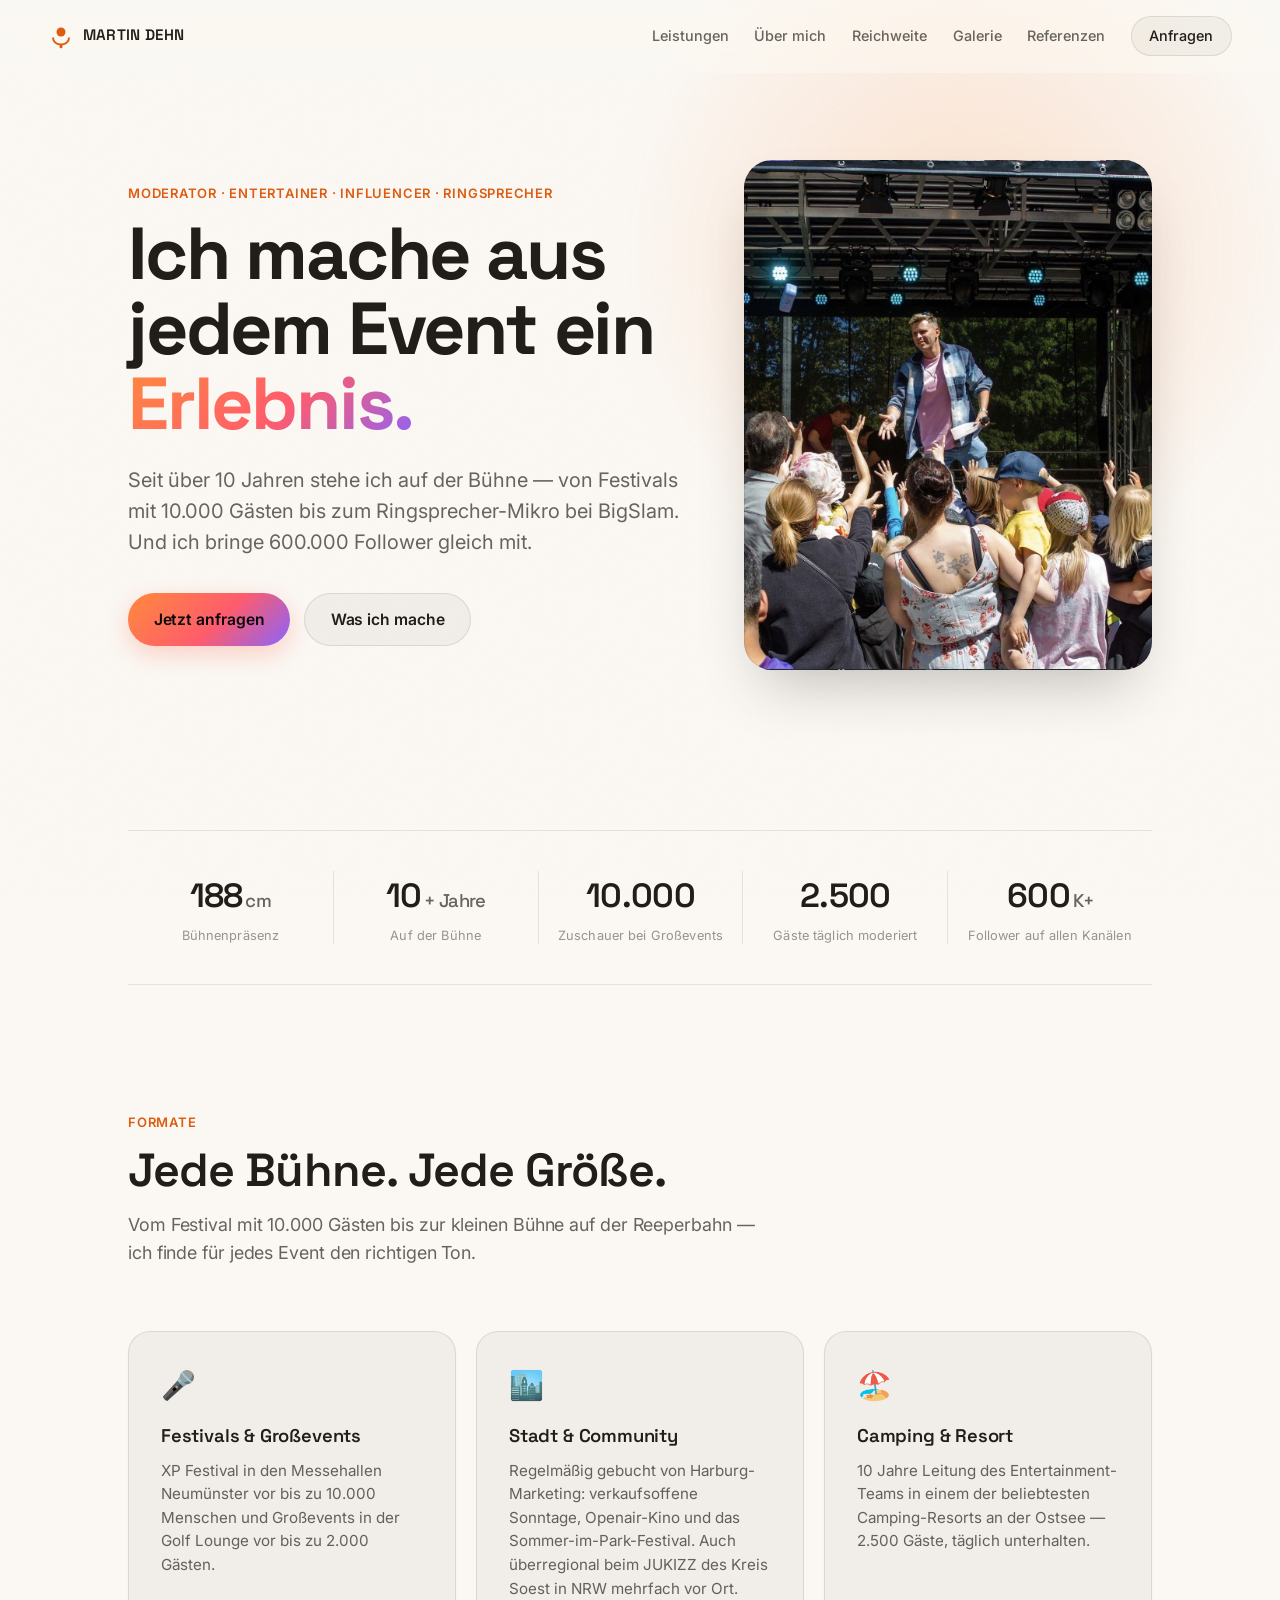
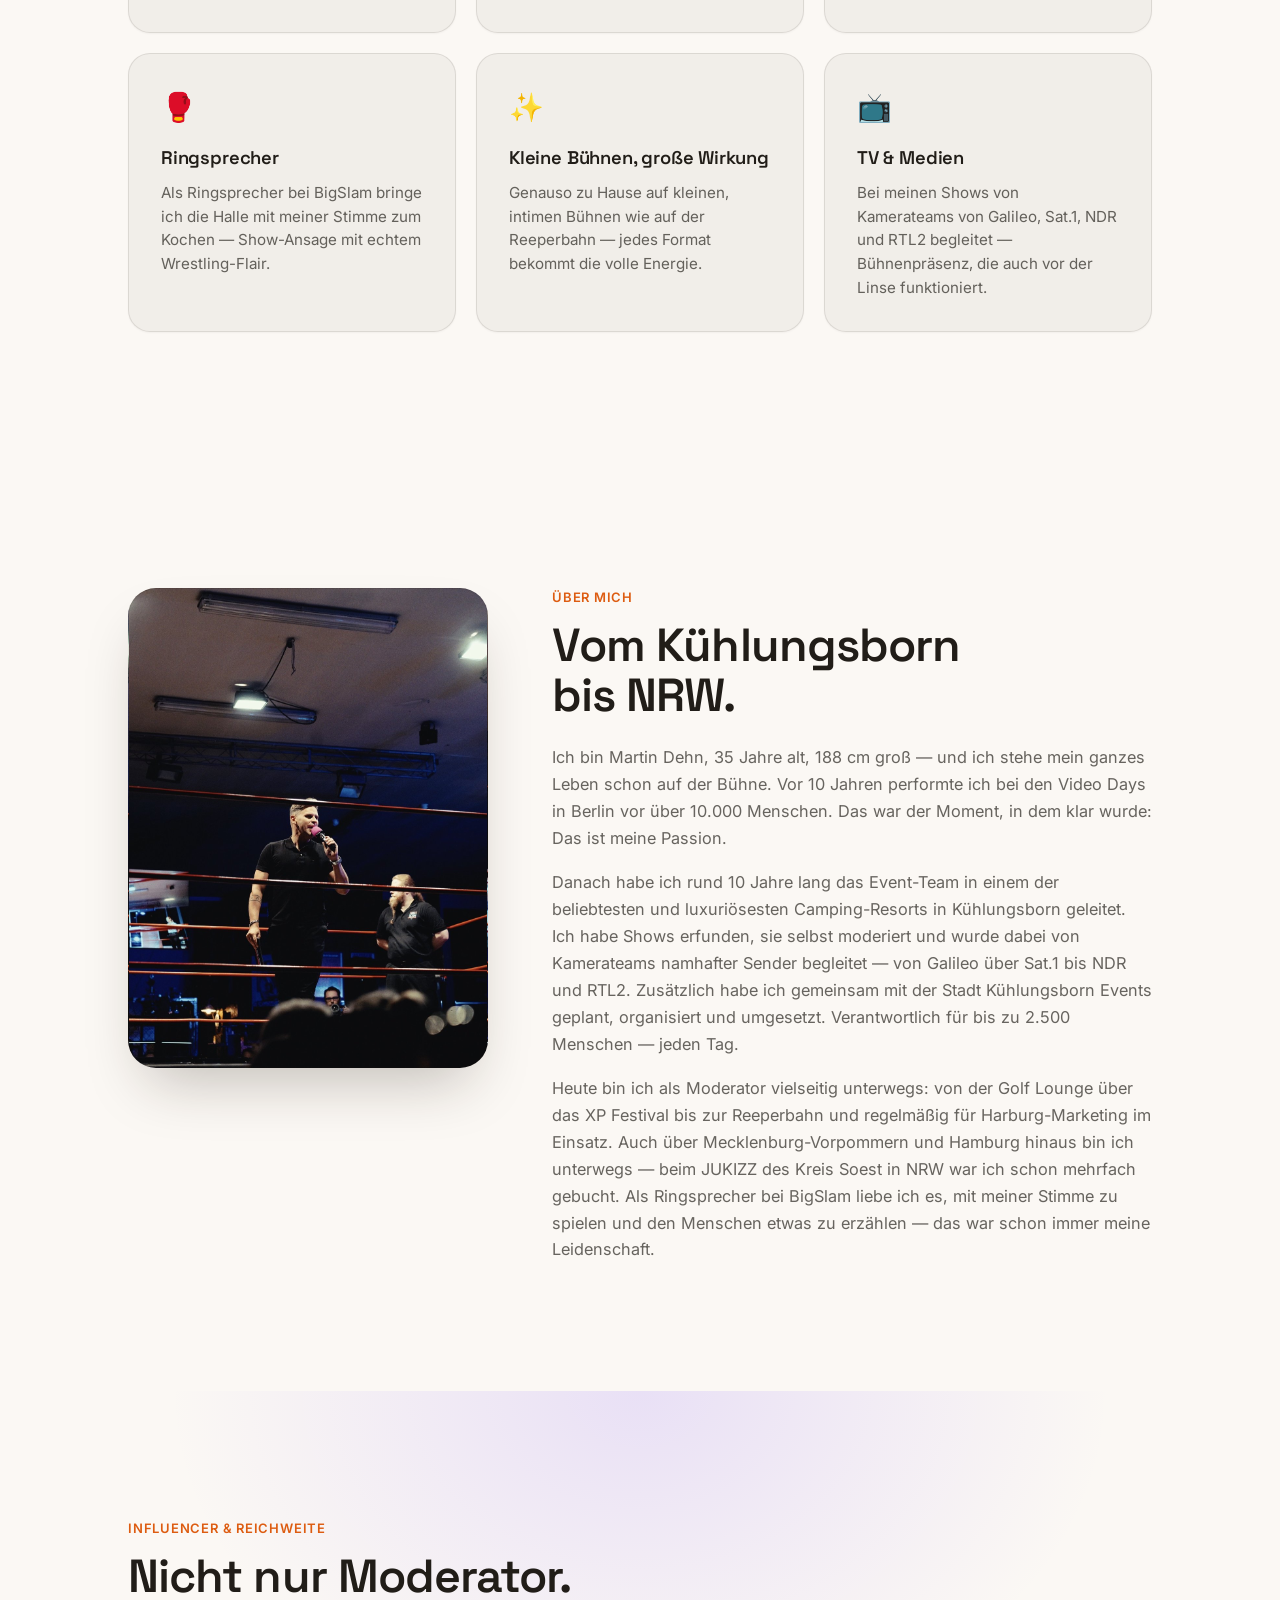
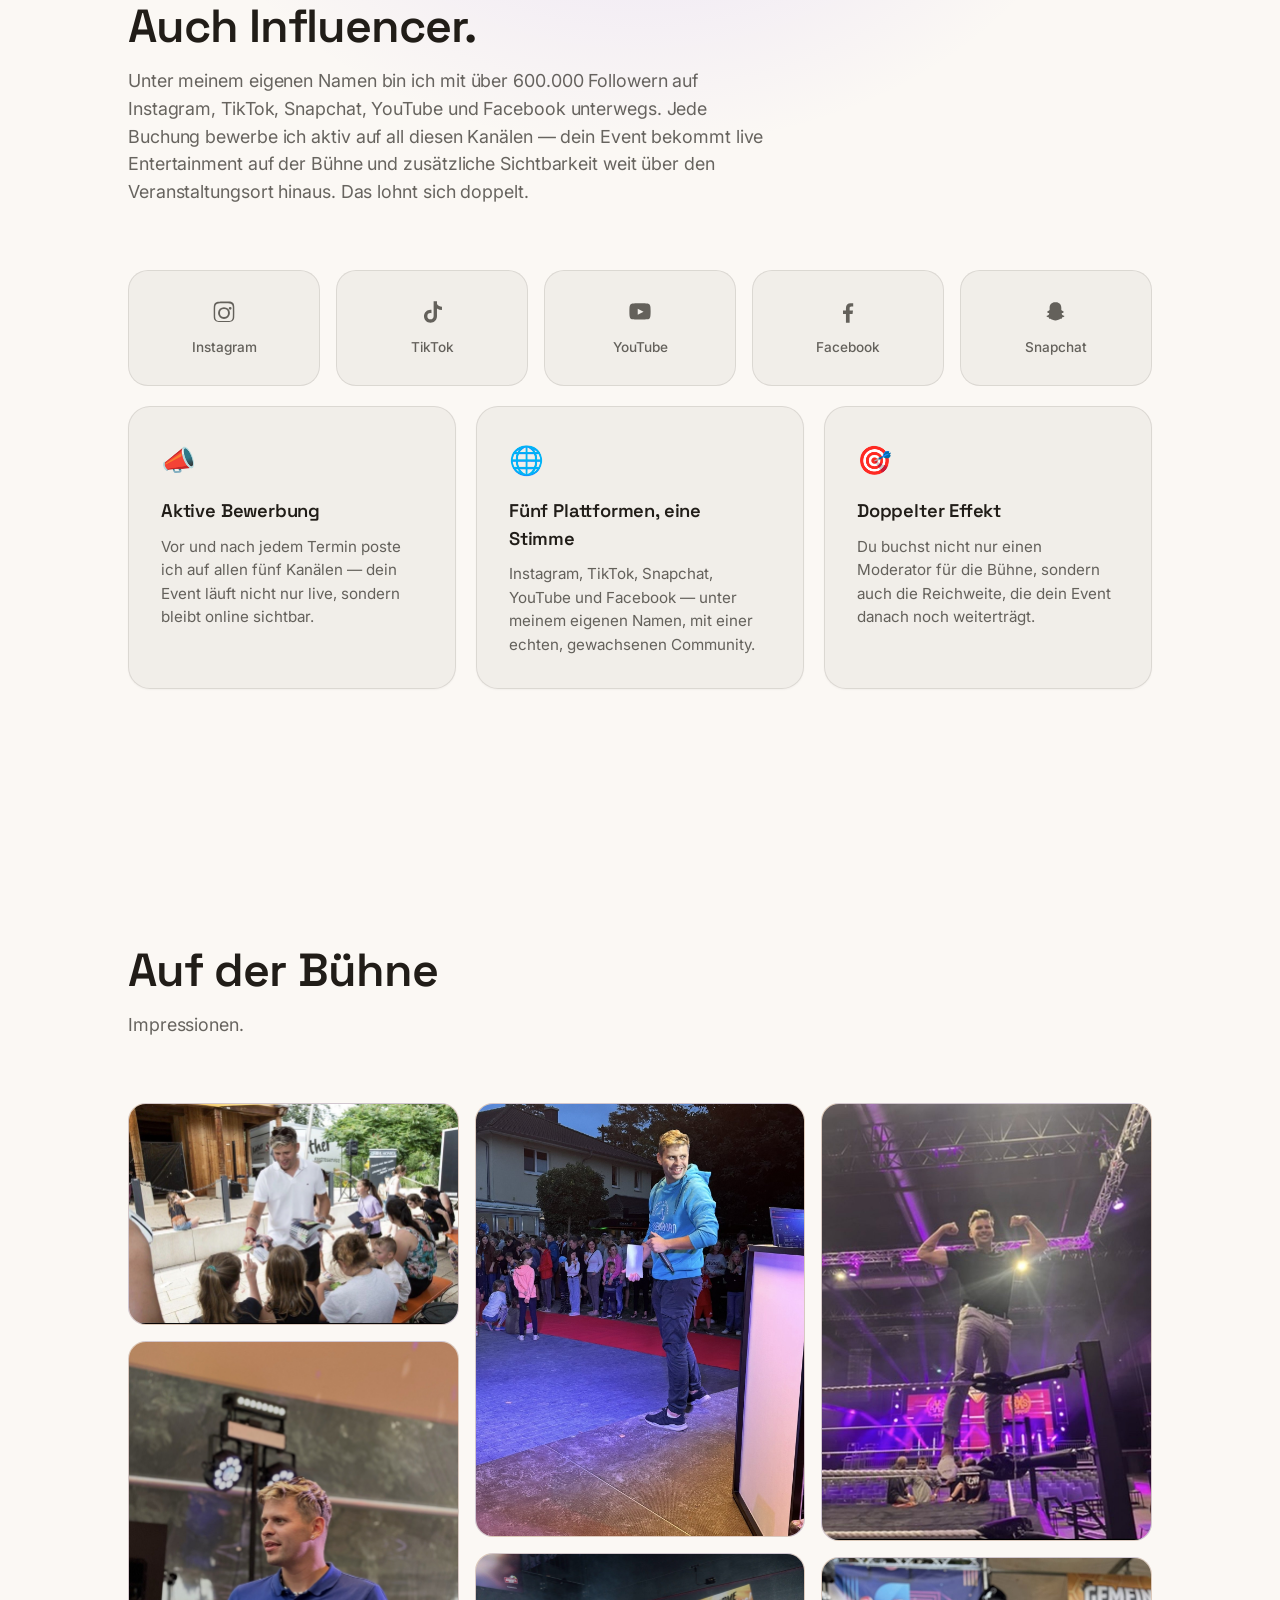
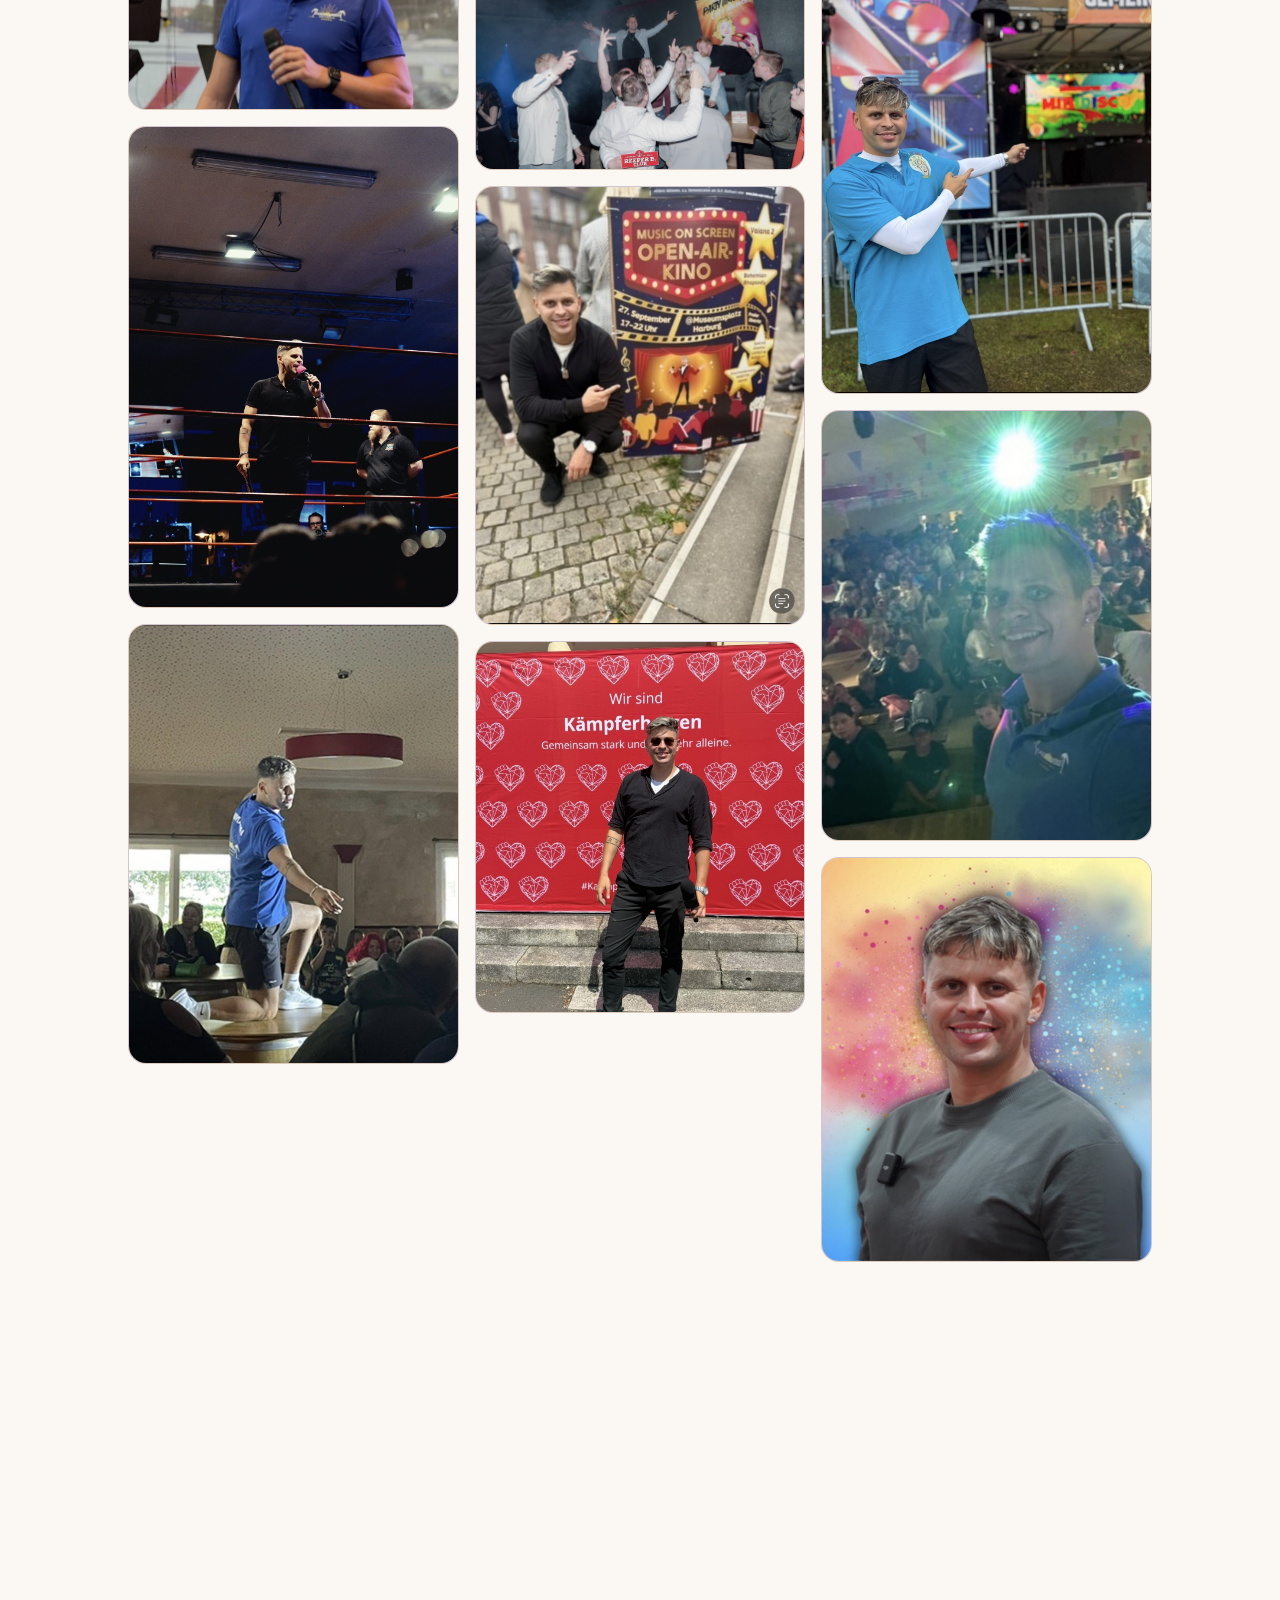
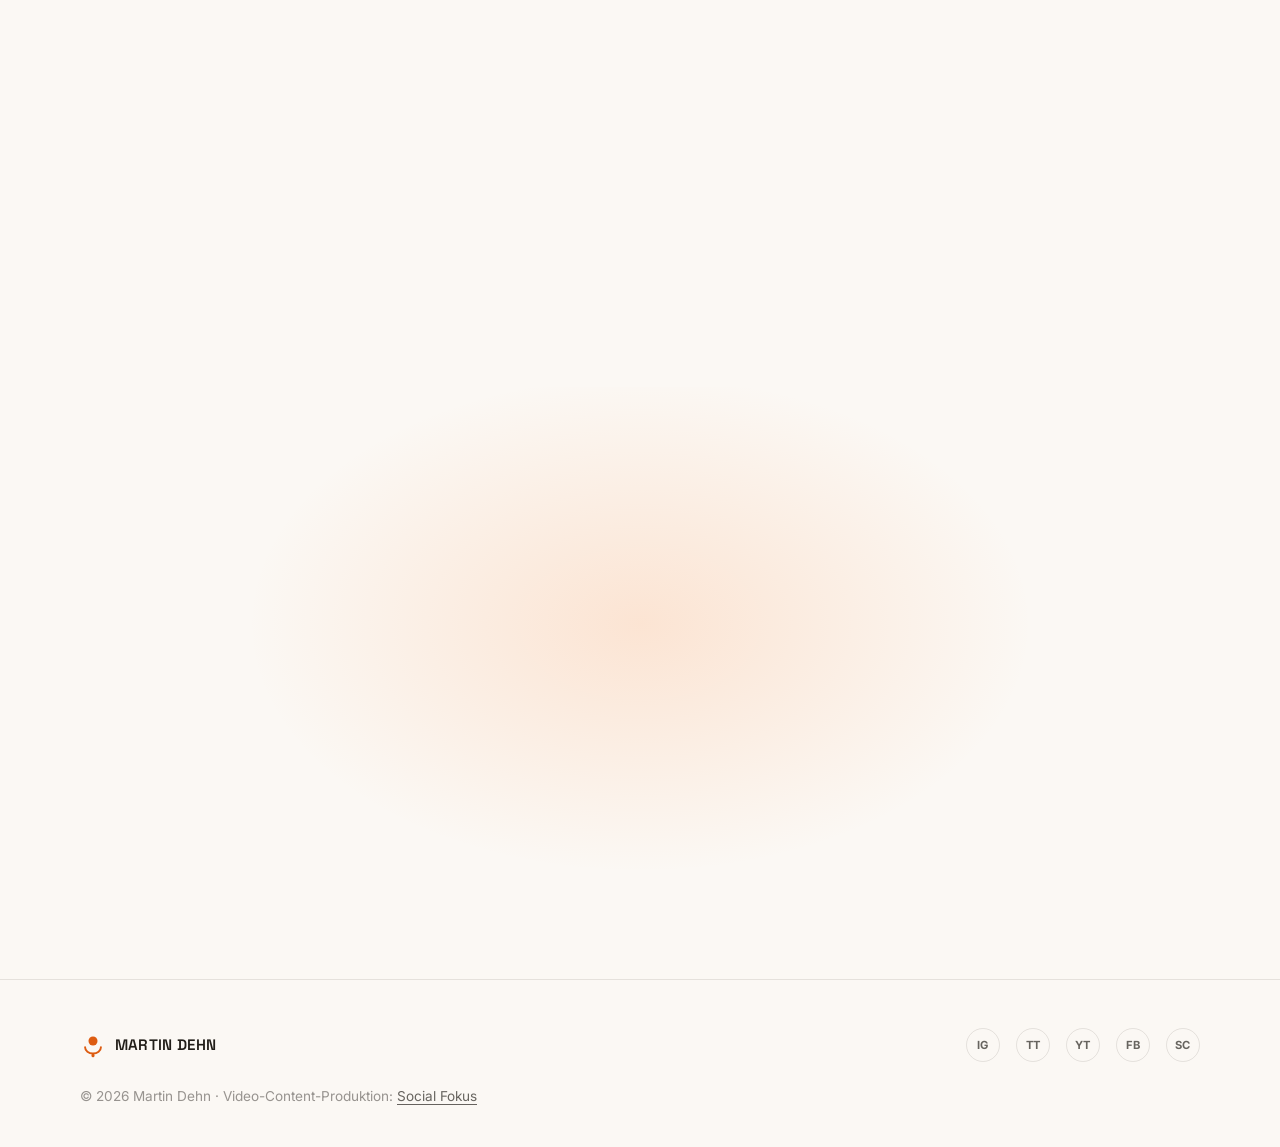
==== commit e9994522: "Über mich: Portrait durch Foto 3 aus Galerie ersetzen" ====
--- a/index.html
+++ b/index.html
@@ -184,7 +184,7 @@
   <section class="section section-about" id="ueber-mich">
     <div class="about-grid">
       <div class="about-media reveal" aria-hidden="true">
-        <div class="portrait-frame portrait-frame--tall" style="background-image:url('assets/img/martin-dehn-portrait.jpg')"></div>
+        <div class="portrait-frame portrait-frame--tall" style="background-image:url('assets/img/gallery/gallery-03.jpg')"></div>
       </div>
       <div class="about-copy reveal">
         <p class="eyebrow">Über mich</p>
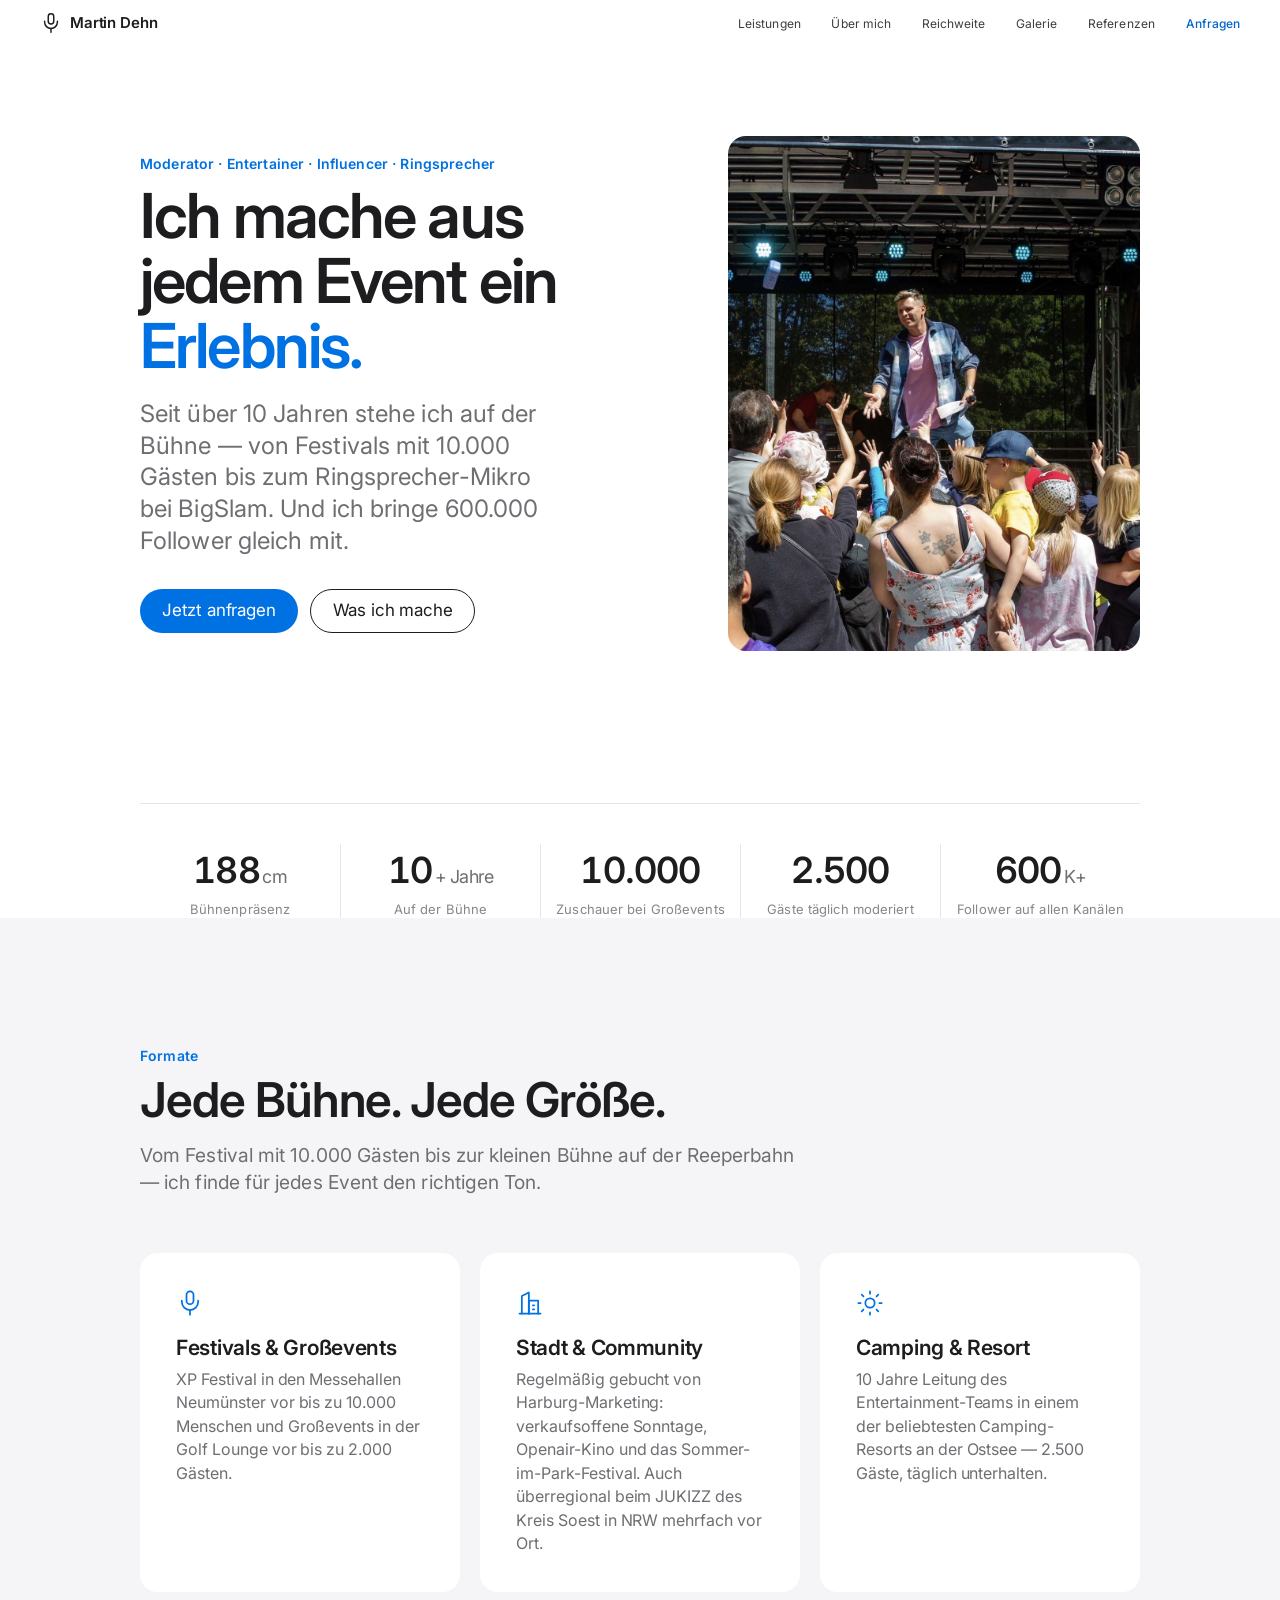
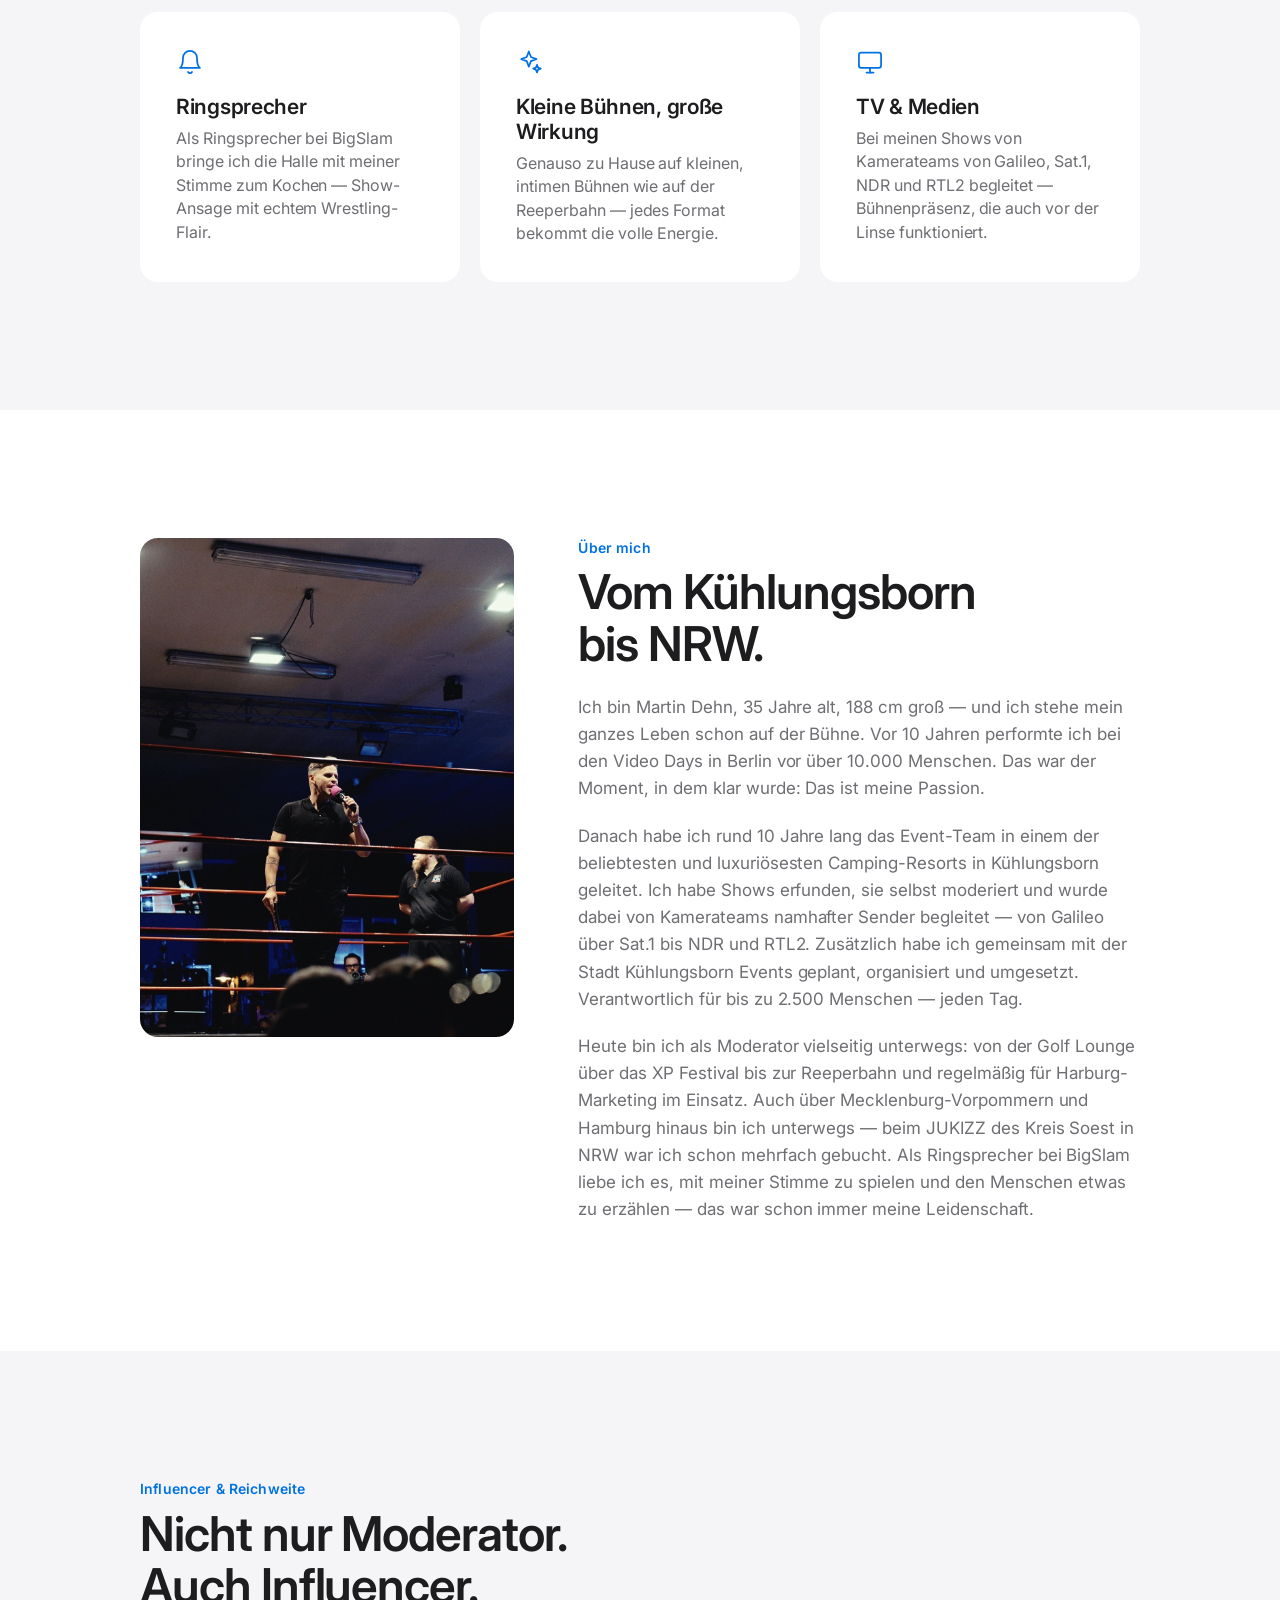
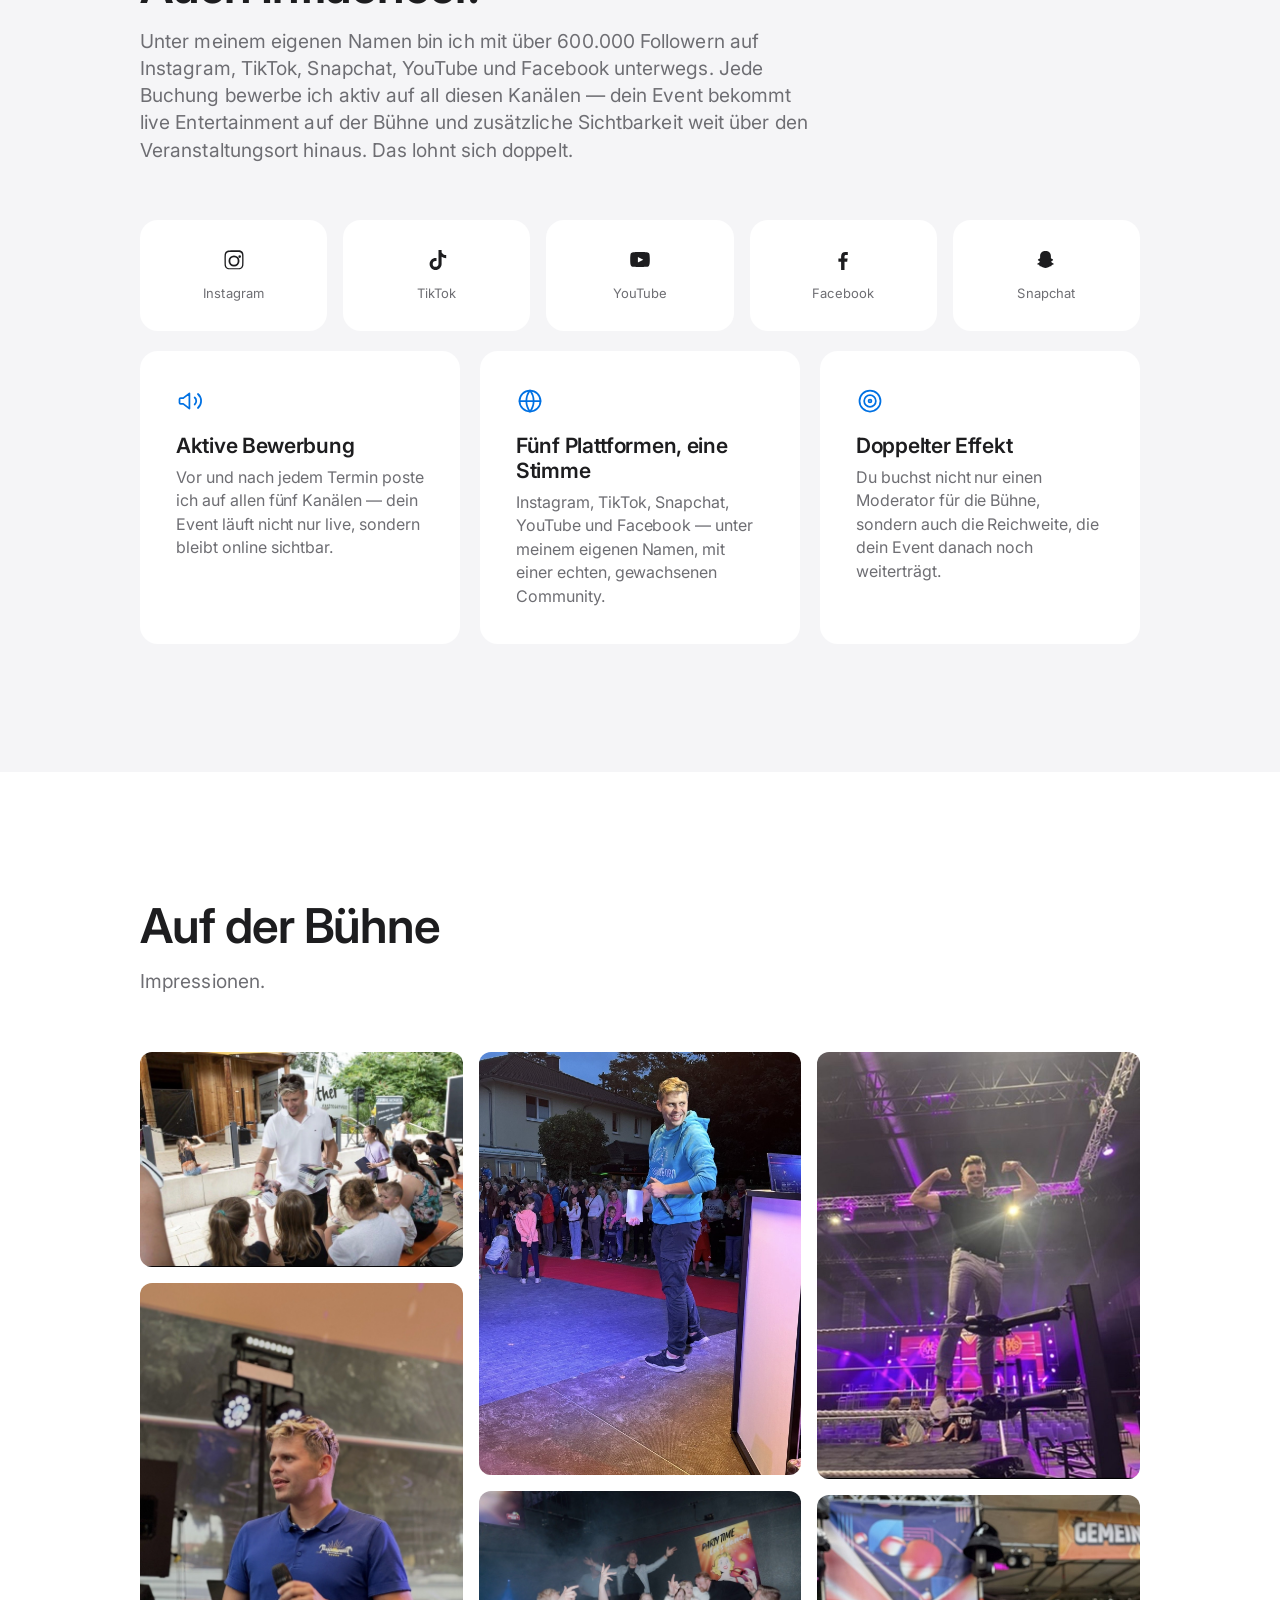
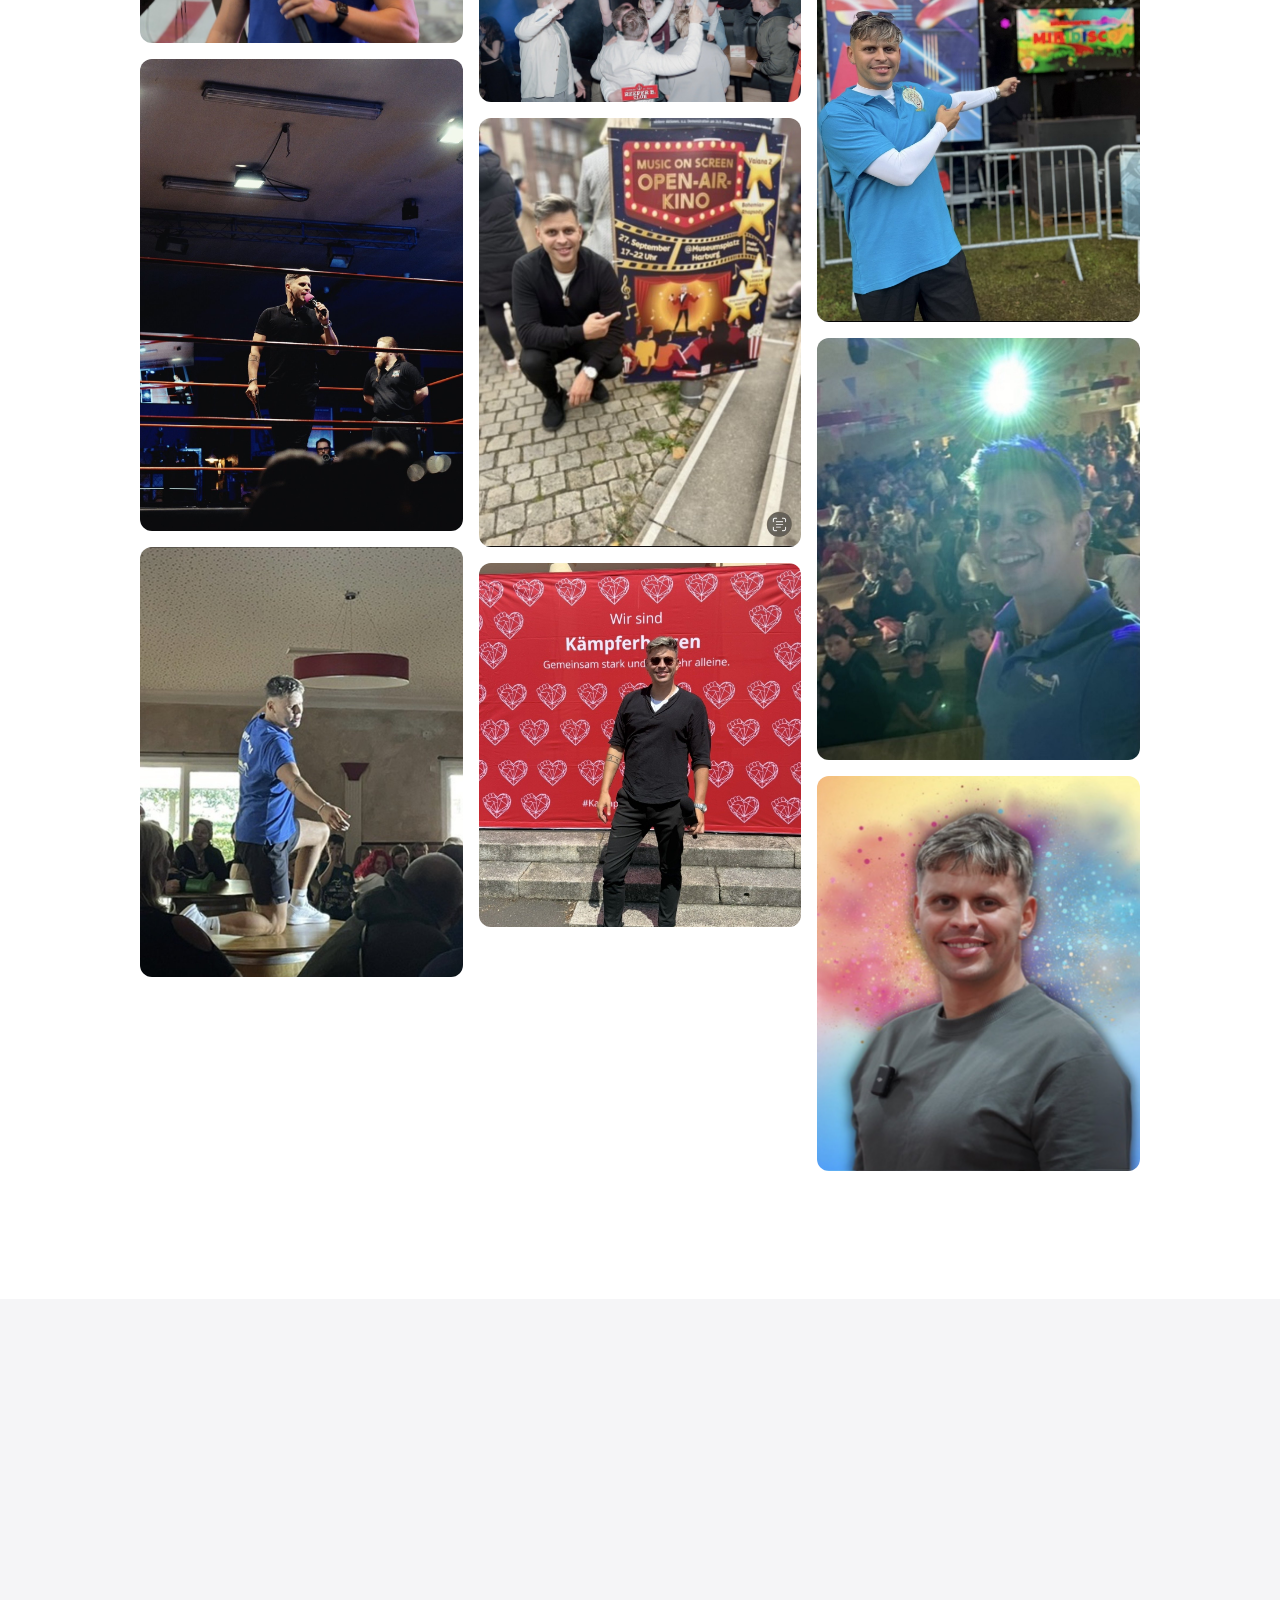
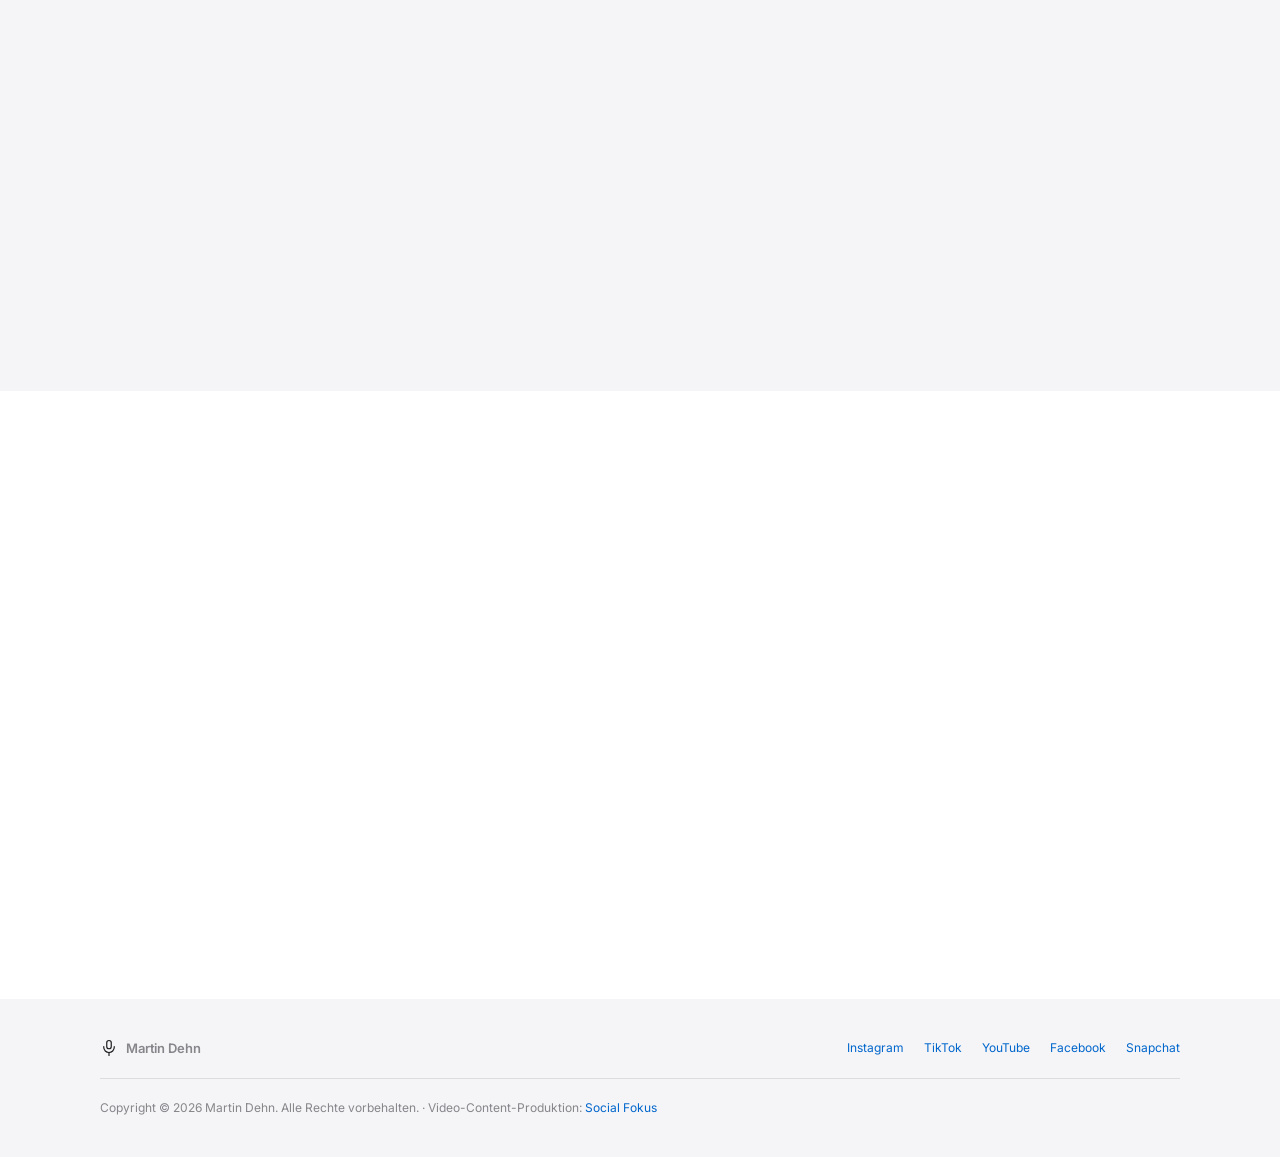
==== commit 6196fbc6: "Restyle in Apple's visual language Palette: white and #f5f5f7 alternating full-bleed bands, #1d1d1f " ====
--- a/index.html
+++ b/index.html
@@ -6,7 +6,7 @@
 <title>Martin Dehn — Moderator, Entertainer &amp; Influencer | 600.000+ Follower</title>
 <meta name="description" content="Martin Dehn: Moderator, Entertainer, Ringsprecher und Influencer mit über 600.000 Followern auf Instagram, TikTok, YouTube, Snapchat und Facebook. Buchbar für Festivals, Stadtfeste und Firmenevents von 50 bis 10.000 Gästen.">
 <meta name="robots" content="index, follow">
-<meta name="theme-color" content="#fbf8f4">
+<meta name="theme-color" content="#ffffff">
 <link rel="canonical" href="https://martindehn.com/">
 
 <!-- Open Graph / Facebook, WhatsApp, LinkedIn -->
@@ -25,10 +25,10 @@
 <meta name="twitter:description" content="Über 10 Jahre Bühnenerfahrung, Events von 50 bis 10.000 Gästen und 600.000 Follower auf Instagram, TikTok, YouTube, Snapchat und Facebook, die bei jeder Buchung mitwerben.">
 <meta name="twitter:image" content="https://martindehn.com/assets/img/martin-dehn-hero.jpg">
 
-<link rel="icon" href="data:image/svg+xml,%3Csvg xmlns='http://www.w3.org/2000/svg' viewBox='0 0 100 100'%3E%3Crect width='100' height='100' rx='22' fill='%2308080a'/%3E%3Ccircle cx='50' cy='38' r='16' fill='%23ff8a3d'/%3E%3Cpath d='M28 58c0 12 9.8 20 22 20s22-8 22-20' stroke='%23ff8a3d' stroke-width='6' fill='none' stroke-linecap='round'/%3E%3Crect x='47' y='78' width='6' height='12' rx='3' fill='%23ff8a3d'/%3E%3C/svg%3E">
+<link rel="icon" href="data:image/svg+xml,%3Csvg xmlns='http://www.w3.org/2000/svg' viewBox='0 0 100 100'%3E%3Crect width='100' height='100' rx='22' fill='%231d1d1f'/%3E%3Crect x='36' y='16' width='28' height='44' rx='14' fill='%23fff'/%3E%3Cpath d='M24 48v4a26 26 0 0 0 52 0v-4' stroke='%23fff' stroke-width='8' fill='none' stroke-linecap='round'/%3E%3Cpath d='M50 78v10' stroke='%23fff' stroke-width='8' stroke-linecap='round'/%3E%3C/svg%3E">
 <link rel="preconnect" href="https://fonts.googleapis.com">
 <link rel="preconnect" href="https://fonts.gstatic.com" crossorigin>
-<link href="https://fonts.googleapis.com/css2?family=Space+Grotesk:wght@500;600;700&family=Inter:wght@400;500;600;700;800&display=swap" rel="stylesheet">
+<link href="https://fonts.googleapis.com/css2?family=Inter:wght@400;500;600&display=swap" rel="stylesheet">
 <link rel="stylesheet" href="assets/css/style.css">
 
 <script type="application/ld+json">
@@ -56,18 +56,17 @@
 </head>
 <body>
 
-<div class="noise-layer" aria-hidden="true"></div>
 <div class="progress-bar" id="progressBar" aria-hidden="true"></div>
 
 <!-- NAV -->
 <header class="site-nav" id="siteNav">
   <a href="#top" class="nav-logo" aria-label="Martin Dehn — Start">
-    <svg class="logo-mark" viewBox="0 0 46 46" fill="none" xmlns="http://www.w3.org/2000/svg" aria-hidden="true">
-      <circle cx="23" cy="16" r="8" fill="currentColor"/>
-      <path d="M9 27c0 6.5 6.3 11 14 11s14-4.5 14-11" stroke="currentColor" stroke-width="3.4" fill="none" stroke-linecap="round"/>
-      <rect x="20.3" y="38.2" width="5.4" height="6.5" rx="2.7" fill="currentColor"/>
+    <svg class="logo-mark" viewBox="0 0 24 24" fill="none" stroke="currentColor" stroke-width="1.6" stroke-linecap="round" stroke-linejoin="round" aria-hidden="true">
+      <rect x="9" y="2" width="6" height="11" rx="3"/>
+      <path d="M5 10v1a7 7 0 0 0 14 0v-1"/>
+      <path d="M12 18v4"/>
     </svg>
-    <span class="nav-logo-text">MARTIN&nbsp;DEHN</span>
+    <span class="nav-logo-text">Martin Dehn</span>
   </a>
 
   <nav class="nav-links" id="navLinks" aria-label="Hauptnavigation">
@@ -88,7 +87,6 @@
 
   <!-- HERO -->
   <section class="hero">
-    <div class="hero-glow" aria-hidden="true"></div>
     <div class="hero-inner">
       <p class="eyebrow reveal">Moderator · Entertainer · Influencer · Ringsprecher</p>
       <h1 class="hero-title reveal">
@@ -134,7 +132,7 @@
   </section>
 
   <!-- LEISTUNGEN / FORMATE -->
-  <section class="section" id="leistungen">
+  <section class="section section--alt" id="leistungen">
     <div class="section-head reveal">
       <p class="eyebrow">Formate</p>
       <h2 class="section-title">Jede Bühne. Jede Größe.</h2>
@@ -143,37 +141,71 @@
 
     <div class="card-grid">
       <article class="card reveal">
-        <div class="card-icon" aria-hidden="true">🎤</div>
+        <div class="card-icon" aria-hidden="true">
+          <svg viewBox="0 0 24 24" fill="none" stroke="currentColor" stroke-width="1.5" stroke-linecap="round" stroke-linejoin="round">
+            <rect x="9" y="2" width="6" height="11" rx="3"/>
+            <path d="M5 10v1a7 7 0 0 0 14 0v-1"/>
+            <path d="M12 18v4"/>
+          </svg>
+        </div>
         <h3 class="card-title">Festivals &amp; Großevents</h3>
         <p class="card-text">XP Festival in den Messehallen Neumünster vor bis zu 10.000 Menschen und Großevents in der Golf Lounge vor bis zu 2.000 Gästen.</p>
       </article>
 
       <article class="card reveal">
-        <div class="card-icon" aria-hidden="true">🏙️</div>
+        <div class="card-icon" aria-hidden="true">
+          <svg viewBox="0 0 24 24" fill="none" stroke="currentColor" stroke-width="1.5" stroke-linecap="round" stroke-linejoin="round">
+            <path d="M3 21h18"/>
+            <path d="M5 21V6l6-3v18"/>
+            <path d="M11 21V10h8v11"/>
+            <path d="M14.5 14h1M14.5 17.5h1"/>
+          </svg>
+        </div>
         <h3 class="card-title">Stadt &amp; Community</h3>
         <p class="card-text">Regelmäßig gebucht von Harburg-Marketing: verkaufsoffene Sonntage, Openair-Kino und das Sommer-im-Park-Festival. Auch überregional beim JUKIZZ des Kreis Soest in NRW mehrfach vor Ort.</p>
       </article>
 
       <article class="card reveal">
-        <div class="card-icon" aria-hidden="true">🏖️</div>
+        <div class="card-icon" aria-hidden="true">
+          <svg viewBox="0 0 24 24" fill="none" stroke="currentColor" stroke-width="1.5" stroke-linecap="round" stroke-linejoin="round">
+            <circle cx="12" cy="12" r="4"/>
+            <path d="M12 2v2M12 20v2M4.9 4.9l1.5 1.5M17.6 17.6l1.5 1.5M2 12h2M20 12h2M4.9 19.1l1.5-1.5M17.6 6.4l1.5-1.5"/>
+          </svg>
+        </div>
         <h3 class="card-title">Camping &amp; Resort</h3>
         <p class="card-text">10 Jahre Leitung des Entertainment-Teams in einem der beliebtesten Camping-Resorts an der Ostsee — 2.500 Gäste, täglich unterhalten.</p>
       </article>
 
       <article class="card reveal">
-        <div class="card-icon" aria-hidden="true">🥊</div>
+        <div class="card-icon" aria-hidden="true">
+          <svg viewBox="0 0 24 24" fill="none" stroke="currentColor" stroke-width="1.5" stroke-linecap="round" stroke-linejoin="round">
+            <path d="M18 8.5a6 6 0 0 0-12 0c0 6.5-2.5 8.5-2.5 8.5h17S18 15 18 8.5"/>
+            <path d="M13.7 20.5a2 2 0 0 1-3.4 0"/>
+          </svg>
+        </div>
         <h3 class="card-title">Ringsprecher</h3>
         <p class="card-text">Als Ringsprecher bei BigSlam bringe ich die Halle mit meiner Stimme zum Kochen — Show-Ansage mit echtem Wrestling-Flair.</p>
       </article>
 
       <article class="card reveal">
-        <div class="card-icon" aria-hidden="true">✨</div>
+        <div class="card-icon" aria-hidden="true">
+          <svg viewBox="0 0 24 24" fill="none" stroke="currentColor" stroke-width="1.5" stroke-linecap="round" stroke-linejoin="round">
+            <path d="M11 3l1.8 4.7L17.5 9.5l-4.7 1.8L11 16l-1.8-4.7L4.5 9.5l4.7-1.8L11 3z"/>
+            <path d="M18 14.5l.9 2.3 2.3.9-2.3.9-.9 2.3-.9-2.3-2.3-.9 2.3-.9.9-2.3z"/>
+          </svg>
+        </div>
         <h3 class="card-title">Kleine Bühnen, große Wirkung</h3>
         <p class="card-text">Genauso zu Hause auf kleinen, intimen Bühnen wie auf der Reeperbahn — jedes Format bekommt die volle Energie.</p>
       </article>
 
       <article class="card reveal">
-        <div class="card-icon" aria-hidden="true">📺</div>
+        <div class="card-icon" aria-hidden="true">
+          <svg viewBox="0 0 24 24" fill="none" stroke="currentColor" stroke-width="1.5" stroke-linecap="round" stroke-linejoin="round">
+            <rect x="2.5" y="4" width="19" height="13" rx="2"/>
+            <path d="M9 21h6"/>
+            <path d="M12 17v4"/>
+          </svg>
+        </div>
         <h3 class="card-title">TV &amp; Medien</h3>
         <p class="card-text">Bei meinen Shows von Kamerateams von Galileo, Sat.1, NDR und RTL2 begleitet — Bühnenpräsenz, die auch vor der Linse funktioniert.</p>
       </article>
@@ -216,8 +248,7 @@
   </section>
 
   <!-- REICHWEITE -->
-  <section class="section section-reach" id="reichweite">
-    <div class="reach-glow" aria-hidden="true"></div>
+  <section class="section section--alt section-reach" id="reichweite">
     <div class="section-head reveal">
       <p class="eyebrow">Influencer &amp; Reichweite</p>
       <h2 class="section-title">Nicht nur Moderator.<br>Auch Influencer.</h2>
@@ -254,17 +285,35 @@
 
     <div class="card-grid reach-benefits reveal">
       <article class="card">
-        <div class="card-icon" aria-hidden="true">📣</div>
+        <div class="card-icon" aria-hidden="true">
+          <svg viewBox="0 0 24 24" fill="none" stroke="currentColor" stroke-width="1.5" stroke-linecap="round" stroke-linejoin="round">
+            <path d="M3 10.5v3a1 1 0 0 0 1 1h2.2l5.3 4V5.5l-5.3 4H4a1 1 0 0 0-1 1z"/>
+            <path d="M16 9a4 4 0 0 1 0 6"/>
+            <path d="M18.8 6a8 8 0 0 1 0 12"/>
+          </svg>
+        </div>
         <h3 class="card-title">Aktive Bewerbung</h3>
         <p class="card-text">Vor und nach jedem Termin poste ich auf allen fünf Kanälen — dein Event läuft nicht nur live, sondern bleibt online sichtbar.</p>
       </article>
       <article class="card">
-        <div class="card-icon" aria-hidden="true">🌐</div>
+        <div class="card-icon" aria-hidden="true">
+          <svg viewBox="0 0 24 24" fill="none" stroke="currentColor" stroke-width="1.5" stroke-linecap="round" stroke-linejoin="round">
+            <circle cx="12" cy="12" r="9"/>
+            <path d="M3 12h18"/>
+            <path d="M12 3a14.5 14.5 0 0 1 0 18 14.5 14.5 0 0 1 0-18z"/>
+          </svg>
+        </div>
         <h3 class="card-title">Fünf Plattformen, eine Stimme</h3>
         <p class="card-text">Instagram, TikTok, Snapchat, YouTube und Facebook — unter meinem eigenen Namen, mit einer echten, gewachsenen Community.</p>
       </article>
       <article class="card">
-        <div class="card-icon" aria-hidden="true">🎯</div>
+        <div class="card-icon" aria-hidden="true">
+          <svg viewBox="0 0 24 24" fill="none" stroke="currentColor" stroke-width="1.5" stroke-linecap="round" stroke-linejoin="round">
+            <circle cx="12" cy="12" r="9"/>
+            <circle cx="12" cy="12" r="5"/>
+            <circle cx="12" cy="12" r="1.25"/>
+          </svg>
+        </div>
         <h3 class="card-title">Doppelter Effekt</h3>
         <p class="card-text">Du buchst nicht nur einen Moderator für die Bühne, sondern auch die Reichweite, die dein Event danach noch weiterträgt.</p>
       </article>
@@ -295,7 +344,7 @@
   </section>
 
   <!-- REFERENZEN -->
-  <section class="section section-logos" id="referenzen">
+  <section class="section section--alt section-logos" id="referenzen">
     <div class="section-head reveal">
       <p class="eyebrow">Referenzen</p>
       <h2 class="section-title">Bekannt aus.</h2>
@@ -312,7 +361,7 @@
       <img src="assets/img/logos/big-slam-wrestling.webp" alt="Big Slam Wrestling" loading="lazy">
     </div>
 
-    <p class="section-sub logo-row-label reveal">Begleitet von</p>
+    <p class="logo-row-label reveal">Begleitet von</p>
     <div class="logo-row logo-row--tv reveal" aria-label="TV-Sender">
       <img src="assets/img/tv/galileo.svg" alt="Galileo" loading="lazy">
       <img src="assets/img/tv/sat1.svg" alt="Sat.1" loading="lazy">
@@ -323,10 +372,9 @@
 
   <!-- BOOKING -->
   <section class="section section-booking" id="booking">
-    <div class="booking-glow" aria-hidden="true"></div>
     <div class="booking-inner reveal">
       <p class="eyebrow">Booking</p>
-      <h2 class="section-title">Lass uns dein Event<br>unvergesslich machen.</h2>
+      <h2 class="section-title">Lass uns dein Event unvergesslich machen.</h2>
       <p class="section-sub">
         Ob Festival, Stadtfest, Firmenfeier oder Ringsprecher-Job — schreib mir kurz,
         worum es geht, und ich melde mich zeitnah zurück.
@@ -348,25 +396,25 @@
 <footer class="site-footer">
   <div class="footer-inner">
     <a href="#top" class="nav-logo" aria-label="Martin Dehn — Start">
-      <svg class="logo-mark" viewBox="0 0 46 46" fill="none" xmlns="http://www.w3.org/2000/svg" aria-hidden="true">
-        <circle cx="23" cy="16" r="8" fill="currentColor"/>
-        <path d="M9 27c0 6.5 6.3 11 14 11s14-4.5 14-11" stroke="currentColor" stroke-width="3.4" fill="none" stroke-linecap="round"/>
-        <rect x="20.3" y="38.2" width="5.4" height="6.5" rx="2.7" fill="currentColor"/>
+      <svg class="logo-mark" viewBox="0 0 24 24" fill="none" stroke="currentColor" stroke-width="1.6" stroke-linecap="round" stroke-linejoin="round" aria-hidden="true">
+        <rect x="9" y="2" width="6" height="11" rx="3"/>
+        <path d="M5 10v1a7 7 0 0 0 14 0v-1"/>
+        <path d="M12 18v4"/>
       </svg>
-      <span class="nav-logo-text">MARTIN&nbsp;DEHN</span>
+      <span class="nav-logo-text">Martin Dehn</span>
     </a>
 
     <div class="footer-social" aria-label="Social Media">
-      <a href="https://www.instagram.com/martin.dehn/" target="_blank" rel="noopener" aria-label="Instagram">IG</a>
-      <a href="https://www.tiktok.com/@martin.dehn" target="_blank" rel="noopener" aria-label="TikTok">TT</a>
-      <a href="https://www.youtube.com/martindehn" target="_blank" rel="noopener" aria-label="YouTube">YT</a>
-      <a href="https://www.facebook.com/martin.dehn.35/" target="_blank" rel="noopener" aria-label="Facebook">FB</a>
-      <a href="https://www.snapchat.com/@martin.dehn" target="_blank" rel="noopener" aria-label="Snapchat">SC</a>
+      <a href="https://www.instagram.com/martin.dehn/" target="_blank" rel="noopener">Instagram</a>
+      <a href="https://www.tiktok.com/@martin.dehn" target="_blank" rel="noopener">TikTok</a>
+      <a href="https://www.youtube.com/martindehn" target="_blank" rel="noopener">YouTube</a>
+      <a href="https://www.facebook.com/martin.dehn.35/" target="_blank" rel="noopener">Facebook</a>
+      <a href="https://www.snapchat.com/@martin.dehn" target="_blank" rel="noopener">Snapchat</a>
     </div>
 
     <p class="footer-meta">
-      © <span id="year"></span> Martin Dehn · Video-Content-Produktion:
-      <a href="https://socialfokus.de/" target="_blank" rel="noopener">Social Fokus</a>
+      Copyright © <span id="year"></span> Martin Dehn. Alle Rechte vorbehalten. ·
+      Video-Content-Produktion: <a href="https://socialfokus.de/" target="_blank" rel="noopener">Social Fokus</a>
     </p>
   </div>
 </footer>
--- a/assets/css/style.css
+++ b/assets/css/style.css
@@ -1,32 +1,44 @@
 /* ==========================================================================
    Martin Dehn — Moderator Portfolio
+   Visual language modeled on Apple's marketing pages: white / #f5f5f7 bands,
+   near-black type, a single blue accent, and size-specific tracking.
    ========================================================================== */
 
 :root {
-  --bg: #fbf8f4;
-  --bg-elevated: #f1ece4;
-  --surface: rgba(35, 25, 15, 0.045);
-  --surface-strong: rgba(35, 25, 15, 0.08);
-  --border: rgba(35, 25, 15, 0.1);
-  --text: #211d18;
-  --text-dim: rgba(33, 29, 24, 0.68);
-  --text-faint: rgba(33, 29, 24, 0.46);
-  --accent: #dd5c11;
-  --accent-2: #7a4ce0;
-  --accent-grad: linear-gradient(135deg, #ff8a3d 0%, #ff5c6c 55%, #8a63ff 100%);
-
-  --spring: cubic-bezier(0.22, 1, 0.36, 1);
-  --spring-soft: cubic-bezier(0.16, 1, 0.3, 1);
-
-  --container: 1120px;
-  --gutter: clamp(1.25rem, 4vw, 3rem);
+  /* Apple's actual surface pair: pure white against their signature light grey */
+  --bg: #ffffff;
+  --bg-alt: #f5f5f7;
+  --surface: #ffffff;
+  --border: rgba(0, 0, 0, 0.1);
+
+  /* Apple's type colors — near-black, never pure #000 */
+  --text: #1d1d1f;
+  --text-dim: #6e6e73;
+  --text-faint: #86868b;
+
+  /* One accent, used for actions and links only */
+  --accent: #0071e3;
+  --accent-hover: #0077ed;
+  --link: #0066cc;
+
+  /* Critically damped, no overshoot — Apple's default UI feel */
+  --ease: cubic-bezier(0.25, 0.1, 0.25, 1);
+  --ease-out: cubic-bezier(0.28, 0.11, 0.32, 1);
+
+  --container: 1080px;
+  --gutter: clamp(1.375rem, 5vw, 2.5rem);
+  --radius-lg: 18px;
+  --radius-md: 12px;
 }
 
 * { box-sizing: border-box; }
 
 html {
-  font: 100%/1.5 "Inter", -apple-system, BlinkMacSystemFont, "Segoe UI", system-ui, sans-serif;
+  /* System font first: it ships optical sizing and tracking tables already */
+  font: 400 100%/1.47 -apple-system, BlinkMacSystemFont, "SF Pro Display", "SF Pro Text",
+        "Inter", "Helvetica Neue", Helvetica, Arial, sans-serif;
   scroll-behavior: smooth;
+  -webkit-text-size-adjust: 100%;
 }
 
 @media (prefers-reduced-motion: reduce) {
@@ -37,7 +49,9 @@
   margin: 0;
   background: var(--bg);
   color: var(--text);
+  font-size: 1.0625rem; /* Apple's 17px body */
   -webkit-font-smoothing: antialiased;
+  -moz-osx-font-smoothing: grayscale;
   overflow-x: hidden;
 }
 
@@ -45,18 +59,14 @@
 
 a { color: inherit; text-decoration: none; }
 
-h1, h2, h3 { font-family: "Space Grotesk", "Inter", sans-serif; margin: 0; }
+h1, h2, h3 { margin: 0; font-weight: 600; }
 
 p { margin: 0; }
 
-.noise-layer {
-  position: fixed;
-  inset: 0;
-  z-index: 1;
-  pointer-events: none;
-  opacity: 0.02;
-  mix-blend-mode: multiply;
-  background-image: url("data:image/svg+xml,%3Csvg xmlns='http://www.w3.org/2000/svg' width='120' height='120'%3E%3Cfilter id='n'%3E%3CfeTurbulence type='fractalNoise' baseFrequency='0.9' numOctaves='2' stitchTiles='stitch'/%3E%3C/filter%3E%3Crect width='100%25' height='100%25' filter='url(%23n)'/%3E%3C/svg%3E");
+:focus-visible {
+  outline: 2px solid var(--accent);
+  outline-offset: 3px;
+  border-radius: 4px;
 }
 
 .progress-bar {
@@ -64,86 +74,111 @@
   top: 0; left: 0;
   height: 2px;
   width: 0%;
-  background: var(--accent-grad);
+  background: var(--accent);
   z-index: 100;
   transition: width 80ms linear;
 }
 
-/* ---- Layout helpers ---- */
+/* ==========================================================================
+   Layout — full-bleed alternating bands
+   ========================================================================== */
+
 .section {
+  position: relative;
   max-width: var(--container);
   margin: 0 auto;
-  padding: clamp(4rem, 10vw, 8rem) var(--gutter);
-}
-
-.section-head { max-width: 640px; margin-bottom: clamp(2.5rem, 6vw, 4rem); }
+  padding: clamp(4.5rem, 10vw, 8rem) var(--gutter);
+}
+
+/* Paint the grey band edge-to-edge without wrapping every section in markup */
+.section--alt::before {
+  content: "";
+  position: absolute;
+  inset: 0;
+  left: 50%;
+  width: 100vw;
+  transform: translateX(-50%);
+  background: var(--bg-alt);
+  z-index: -1;
+}
+
+.section-head {
+  max-width: 42rem;
+  margin-bottom: clamp(2.5rem, 5vw, 3.5rem);
+}
 
 .eyebrow {
-  font-size: 0.8125rem;
+  font-size: 0.875rem;
   font-weight: 600;
-  letter-spacing: 0.06em;
-  text-transform: uppercase;
+  letter-spacing: 0.01em; /* small text wants slightly positive tracking */
   color: var(--accent);
-  margin: 0 0 0.75rem;
+  margin: 0 0 0.5rem;
 }
 
 .section-title {
-  font-size: clamp(1.9rem, 4vw, 2.9rem);
+  font-size: clamp(2rem, 4.2vw, 3rem);
   font-weight: 600;
   line-height: 1.08;
-  letter-spacing: -0.02em;
+  letter-spacing: -0.022em; /* tightens as it grows */
 }
 
 .section-sub {
   margin-top: 1rem;
-  font-size: clamp(1rem, 1.4vw, 1.15rem);
-  line-height: 1.55;
+  font-size: clamp(1.0625rem, 1.5vw, 1.3125rem);
+  line-height: 1.42;
+  letter-spacing: 0.004em;
   color: var(--text-dim);
-  letter-spacing: -0.005em;
-}
-
-/* ---- Reveal on scroll ---- */
+}
+
+/* ---- Reveal on scroll — opacity/transform only ---- */
 .reveal {
   opacity: 0;
-  transform: translateY(24px);
-  transition: opacity 700ms var(--spring-soft), transform 700ms var(--spring-soft);
-}
-.reveal.is-visible { opacity: 1; transform: translateY(0); }
+  transform: translateY(20px);
+  transition: opacity 800ms var(--ease-out), transform 800ms var(--ease-out);
+}
+.reveal.is-visible { opacity: 1; transform: none; }
 
 @media (prefers-reduced-motion: reduce) {
   .reveal { opacity: 1; transform: none; transition: none; }
 }
 
-/* ---- Buttons ---- */
+/* ==========================================================================
+   Buttons — Apple's pill actions
+   ========================================================================== */
+
 .btn {
   display: inline-flex;
   align-items: center;
   justify-content: center;
-  padding: 0.85rem 1.6rem;
-  border-radius: 100px;
-  font-size: 0.98rem;
-  font-weight: 600;
-  letter-spacing: -0.005em;
-  transition: transform 150ms var(--spring), background 200ms ease, box-shadow 200ms ease;
-  will-change: transform;
-}
-.btn:active { transform: scale(0.96); }
+  min-height: 2.75rem;
+  padding: 0.5rem 1.375rem;
+  border-radius: 980px; /* Apple's pill radius */
+  font-size: 1.0625rem;
+  font-weight: 400;
+  letter-spacing: -0.01em;
+  transition: background-color 200ms var(--ease), color 200ms var(--ease),
+              transform 120ms var(--ease-out);
+}
+/* Feedback on press, not on release */
+.btn:active { transform: scale(0.97); }
 
 .btn-primary {
-  background: var(--accent-grad);
-  color: #0a0a0c;
-  box-shadow: 0 8px 24px rgba(255, 92, 61, 0.25);
-}
-.btn-primary:hover { box-shadow: 0 10px 30px rgba(255, 92, 61, 0.38); }
+  background: var(--accent);
+  color: #fff;
+}
+.btn-primary:hover { background: var(--accent-hover); }
 
 .btn-ghost {
-  background: var(--surface);
+  border: 1px solid var(--text);
   color: var(--text);
-  border: 1px solid var(--border);
-}
-.btn-ghost:hover { background: var(--surface-strong); }
-
-/* ---- Nav ---- */
+  background: transparent;
+}
+.btn-ghost:hover { background: var(--text); color: #fff; }
+
+/* ==========================================================================
+   Nav — translucent chrome, content scrolls underneath
+   ========================================================================== */
+
 .site-nav {
   position: fixed;
   top: 0; left: 0; right: 0;
@@ -151,125 +186,108 @@
   display: flex;
   align-items: center;
   justify-content: space-between;
-  padding: 1rem clamp(1.25rem, 4vw, 3rem);
-  background: rgba(251, 248, 244, 0.6);
-  backdrop-filter: blur(20px) saturate(160%);
-  -webkit-backdrop-filter: blur(20px) saturate(160%);
+  gap: 1rem;
+  height: 3rem;
+  padding: 0 var(--gutter);
+  background: rgba(255, 255, 255, 0.72);
+  backdrop-filter: saturate(180%) blur(20px);
+  -webkit-backdrop-filter: saturate(180%) blur(20px);
   border-bottom: 1px solid transparent;
-  transition: background 300ms ease, border-color 300ms ease;
+  transition: border-color 300ms var(--ease), background-color 300ms var(--ease);
 }
 .site-nav.is-scrolled {
-  border-bottom-color: var(--border);
-  background: rgba(251, 248, 244, 0.85);
-}
-
-.nav-logo { display: flex; align-items: center; gap: 0.55rem; }
-.logo-mark { width: 26px; height: 26px; color: var(--accent); flex-shrink: 0; }
+  background: rgba(255, 255, 255, 0.86);
+  border-bottom-color: rgba(0, 0, 0, 0.08);
+}
+
+.nav-logo { display: flex; align-items: center; gap: 0.5rem; }
+.logo-mark { width: 22px; height: 22px; color: var(--text); flex-shrink: 0; }
 .nav-logo-text {
-  font-family: "Space Grotesk", sans-serif;
+  font-size: 0.9375rem;
   font-weight: 600;
-  font-size: 0.95rem;
-  letter-spacing: 0.02em;
+  letter-spacing: -0.01em;
 }
 
 .nav-links {
   display: flex;
   align-items: center;
-  gap: clamp(1rem, 2vw, 1.8rem);
+  gap: clamp(1rem, 2.4vw, 2rem);
 }
 
 .nav-link {
-  font-size: 0.9rem;
+  font-size: 0.75rem;
+  font-weight: 400;
+  letter-spacing: 0.005em;
+  color: var(--text);
+  opacity: 0.86;
+  transition: opacity 150ms var(--ease);
+  padding: 0.25rem 0;
+}
+.nav-link:hover { opacity: 1; }
+
+.nav-cta {
+  color: var(--link);
+  opacity: 1;
   font-weight: 500;
-  color: var(--text-dim);
-  transition: color 150ms ease;
-  padding: 0.4rem 0;
-}
-.nav-link:hover { color: var(--text); }
-
-.nav-cta {
-  background: var(--surface);
-  border: 1px solid var(--border);
-  padding: 0.5rem 1.1rem;
-  border-radius: 100px;
-  color: var(--text);
-  transition: background 150ms ease, transform 150ms var(--spring);
-}
-.nav-cta:active { transform: scale(0.96); }
-.nav-cta:hover { background: var(--surface-strong); }
+}
+.nav-cta:hover { text-decoration: underline; }
 
 .nav-toggle {
   display: none;
   flex-direction: column;
-  gap: 5px;
+  gap: 4px;
   background: none;
   border: none;
   padding: 8px;
   cursor: pointer;
 }
 .nav-toggle span {
-  width: 20px;
-  height: 2px;
+  width: 17px;
+  height: 1px;
   background: var(--text);
-  border-radius: 2px;
-  transition: transform 300ms var(--spring), opacity 200ms ease;
-}
-.nav-toggle[aria-expanded="true"] span:nth-child(1) { transform: translateY(7px) rotate(45deg); }
+  transition: transform 300ms var(--ease-out), opacity 200ms var(--ease);
+}
+.nav-toggle[aria-expanded="true"] span:nth-child(1) { transform: translateY(5px) rotate(45deg); }
 .nav-toggle[aria-expanded="true"] span:nth-child(2) { opacity: 0; }
-.nav-toggle[aria-expanded="true"] span:nth-child(3) { transform: translateY(-7px) rotate(-45deg); }
-
-/* ---- Hero ---- */
+.nav-toggle[aria-expanded="true"] span:nth-child(3) { transform: translateY(-5px) rotate(-45deg); }
+
+/* ==========================================================================
+   Hero
+   ========================================================================== */
+
 .hero {
   position: relative;
-  padding: clamp(7rem, 16vw, 10rem) var(--gutter) 0;
   max-width: var(--container);
   margin: 0 auto;
+  padding: clamp(6rem, 13vw, 8.5rem) var(--gutter) 0;
   display: grid;
-  grid-template-columns: 1.15fr 0.85fr;
+  grid-template-columns: 1.12fr 0.88fr;
   gap: clamp(2rem, 5vw, 4rem);
   align-items: center;
 }
 
-.hero-glow {
-  position: absolute;
-  top: -10%;
-  right: -10%;
-  width: 55vw;
-  height: 55vw;
-  max-width: 700px;
-  max-height: 700px;
-  background: radial-gradient(circle, rgba(255, 138, 61, 0.22), transparent 70%);
-  filter: blur(20px);
-  pointer-events: none;
-  z-index: -1;
-}
-
 .hero-title {
-  font-size: clamp(2.6rem, 6.4vw, 4.6rem);
-  font-weight: 700;
-  line-height: 1.02;
-  letter-spacing: -0.03em;
-}
-
-.hero-title-accent {
-  background: var(--accent-grad);
-  -webkit-background-clip: text;
-  background-clip: text;
-  color: transparent;
-}
+  font-size: clamp(2.5rem, 5.4vw, 3.875rem);
+  font-weight: 600;
+  line-height: 1.05;
+  letter-spacing: -0.03em; /* strongest negative tracking on the largest text */
+}
+
+.hero-title-accent { color: var(--accent); }
 
 .hero-sub {
-  margin-top: 1.5rem;
-  max-width: 46ch;
-  font-size: clamp(1.05rem, 1.6vw, 1.25rem);
-  line-height: 1.55;
+  margin-top: 1.25rem;
+  max-width: 26rem;
+  font-size: clamp(1.1875rem, 1.9vw, 1.5rem);
+  line-height: 1.32;
+  letter-spacing: 0.004em;
   color: var(--text-dim);
 }
 
 .hero-actions {
-  margin-top: 2.2rem;
-  display: flex;
-  gap: 0.9rem;
+  margin-top: 2rem;
+  display: flex;
+  gap: 0.75rem;
   flex-wrap: wrap;
 }
 
@@ -277,26 +295,22 @@
 
 .portrait-frame {
   aspect-ratio: 4 / 5;
-  border-radius: 28px;
-  background-color: var(--bg-elevated);
-  background-image: linear-gradient(160deg, rgba(255,138,61,0.18), rgba(138,99,255,0.18)), var(--fallback, none);
+  border-radius: var(--radius-lg);
+  background-color: var(--bg-alt);
   background-size: cover;
   background-position: center;
-  border: 1px solid var(--border);
-  box-shadow: 0 30px 60px -20px rgba(35, 25, 15, 0.28);
 }
 
 .portrait-frame--tall { aspect-ratio: 3 / 4; }
 
-/* Spec strip — Apple product-page style spec sheet, repurposed as a bio */
+/* ---- Spec strip — Apple's tech-specs rhythm, used for a bio ---- */
 .spec-strip {
-  margin-top: clamp(3.5rem, 8vw, 6rem);
+  margin-top: clamp(3.5rem, 8vw, 5.5rem);
   grid-column: 1 / -1;
   display: grid;
   grid-template-columns: repeat(5, 1fr);
   border-top: 1px solid var(--border);
-  border-bottom: 1px solid var(--border);
-  padding: clamp(1.75rem, 4vw, 2.5rem) 0;
+  padding-top: clamp(1.75rem, 4vw, 2.5rem);
 }
 
 .spec {
@@ -304,28 +318,31 @@
   flex-direction: column;
   align-items: center;
   text-align: center;
-  gap: 0.4rem;
+  gap: 0.25rem;
   padding: 0 0.75rem;
   border-left: 1px solid var(--border);
 }
 .spec:first-child { border-left: none; }
 
 .spec-value {
-  font-family: "Space Grotesk", sans-serif;
-  font-size: clamp(1.5rem, 3vw, 2.1rem);
+  font-size: clamp(1.625rem, 3vw, 2.25rem);
   font-weight: 600;
-  letter-spacing: -0.02em;
-}
-.spec-unit { font-size: 0.55em; font-weight: 500; color: var(--text-dim); margin-left: 0.15em; }
+  letter-spacing: -0.022em;
+  font-variant-numeric: tabular-nums;
+}
+.spec-unit { font-size: 0.5em; font-weight: 400; color: var(--text-dim); margin-left: 0.15em; }
 
 .spec-label {
-  font-size: 0.8rem;
+  font-size: 0.8125rem;
+  line-height: 1.3;
+  letter-spacing: 0.008em;
   color: var(--text-faint);
-  letter-spacing: 0.01em;
-  line-height: 1.3;
-}
-
-/* ---- Cards ---- */
+}
+
+/* ==========================================================================
+   Cards
+   ========================================================================== */
+
 .card-grid {
   display: grid;
   grid-template-columns: repeat(3, 1fr);
@@ -333,98 +350,99 @@
 }
 
 .card {
-  padding: clamp(1.5rem, 3vw, 2rem);
-  border-radius: 22px;
+  padding: clamp(1.75rem, 3vw, 2.25rem);
+  border-radius: var(--radius-lg);
   background: var(--surface);
-  border: 1px solid var(--border);
-  box-shadow: 0 1px 2px rgba(35, 25, 15, 0.04);
-  transition: transform 250ms var(--spring), background 250ms ease, border-color 250ms ease, box-shadow 250ms ease;
-}
-.card:hover {
-  transform: translateY(-4px);
-  background: var(--surface-strong);
-  box-shadow: 0 16px 32px -16px rgba(35, 25, 15, 0.16);
-  border-color: rgba(35, 25, 15, 0.16);
-}
+  transition: transform 400ms var(--ease-out);
+}
+/* On the grey band the card reads as white; on white it reads as grey */
+.section--alt .card { background: #fff; }
+.section:not(.section--alt) .card { background: var(--bg-alt); }
+.card:hover { transform: translateY(-4px); }
 
 .card-icon {
-  font-size: 1.75rem;
-  margin-bottom: 1rem;
-}
+  width: 28px;
+  height: 28px;
+  margin-bottom: 1.125rem;
+  color: var(--accent);
+}
+.card-icon svg { width: 100%; height: 100%; display: block; }
 
 .card-title {
-  font-size: 1.15rem;
+  font-size: 1.3125rem;
   font-weight: 600;
-  letter-spacing: -0.01em;
-  margin-bottom: 0.6rem;
+  line-height: 1.19;
+  letter-spacing: -0.014em;
+  margin-bottom: 0.5rem;
 }
 
 .card-text {
-  font-size: 0.95rem;
-  line-height: 1.55;
+  font-size: 1rem;
+  line-height: 1.47;
+  letter-spacing: -0.002em;
   color: var(--text-dim);
 }
 
-/* ---- About ---- */
+/* ==========================================================================
+   About
+   ========================================================================== */
+
 .about-grid {
   display: grid;
-  grid-template-columns: 0.75fr 1.25fr;
+  grid-template-columns: 0.8fr 1.2fr;
   gap: clamp(2rem, 5vw, 4rem);
   align-items: start;
 }
 
-.about-copy .section-title { margin-top: 0.25rem; margin-bottom: 1.5rem; }
+.about-copy .section-title { margin-bottom: 1.5rem; }
 
 .about-text {
-  font-size: 1.02rem;
-  line-height: 1.65;
+  font-size: 1.0625rem;
+  line-height: 1.6;
+  letter-spacing: -0.002em;
   color: var(--text-dim);
-  margin-bottom: 1.1rem;
+  margin-bottom: 1.25rem;
   max-width: 62ch;
 }
 .about-text:last-child { margin-bottom: 0; }
 
-/* ---- Reach / platforms ---- */
-.section-reach { position: relative; }
-
-.reach-glow {
-  position: absolute;
-  inset: 0;
-  background: radial-gradient(60% 50% at 50% 0%, rgba(138, 99, 255, 0.16), transparent 70%);
-  pointer-events: none;
-  z-index: -1;
-}
+/* ==========================================================================
+   Reach / platforms
+   ========================================================================== */
 
 .platform-grid {
-  margin-top: 2.5rem;
   display: grid;
   grid-template-columns: repeat(5, 1fr);
   gap: 1rem;
 }
 
-.reach-benefits { margin-top: 1.25rem; }
-
 .platform {
   display: flex;
   flex-direction: column;
   align-items: center;
   gap: 0.75rem;
   padding: 1.75rem 1rem;
-  border-radius: 20px;
-  background: var(--surface);
-  border: 1px solid var(--border);
-  transition: transform 200ms var(--spring), background 200ms ease, color 200ms ease;
+  border-radius: var(--radius-lg);
+  background: #fff;
+  color: var(--text);
+  transition: transform 300ms var(--ease-out);
+}
+.platform svg { width: 24px; height: 24px; }
+.platform:hover { transform: translateY(-4px); }
+.platform:active { transform: scale(0.97); }
+
+.platform-name {
+  font-size: 0.8125rem;
+  letter-spacing: 0.008em;
   color: var(--text-dim);
 }
-.platform svg { width: 26px; height: 26px; }
-.platform:hover { transform: translateY(-3px); background: var(--surface-strong); color: var(--text); }
-.platform:active { transform: scale(0.96); }
-
-.platform-name { font-size: 0.85rem; font-weight: 500; }
-
-/* ---- Gallery ---- */
-/* Masonry via CSS columns: most stage photos are portrait-oriented, so a fixed-
-   height grid would crop them awkwardly. Columns let each keep its own ratio. */
+
+.reach-benefits { margin-top: 1.25rem; }
+
+/* ==========================================================================
+   Gallery — columns masonry, photos keep their own ratio
+   ========================================================================== */
+
 .gallery-grid {
   column-count: 3;
   column-gap: 1rem;
@@ -433,22 +451,19 @@
 .gallery-item {
   break-inside: avoid;
   margin-bottom: 1rem;
-  border-radius: 18px;
-  background-color: var(--bg-elevated);
-  background-image: linear-gradient(160deg, rgba(255,138,61,0.14), rgba(138,99,255,0.14));
-  border: 1px solid var(--border);
+  border-radius: var(--radius-md);
+  background-color: var(--bg-alt);
   overflow: hidden;
-  transition: transform 300ms var(--spring);
-}
-.gallery-item:hover { transform: scale(1.02); }
-
-.gallery-item img {
-  width: 100%;
-  height: auto;
-  display: block;
-}
-
-/* ---- Logos ---- */
+  transition: transform 400ms var(--ease-out);
+}
+.gallery-item:hover { transform: scale(1.015); }
+
+.gallery-item img { width: 100%; height: auto; display: block; }
+
+/* ==========================================================================
+   Logos
+   ========================================================================== */
+
 .section-logos { text-align: center; }
 .section-logos .section-head { margin-left: auto; margin-right: auto; text-align: center; }
 
@@ -460,35 +475,31 @@
   gap: 1rem;
 }
 
-/* Brand row: real, colorful event/venue logos of very mixed formats — give each
-   one a consistent tile instead of forcing them into a flat, same-height strip. */
+/* Capped so the 8 logos wrap 4 + 4 instead of stranding one on its own row */
+.logo-row--brand {
+  max-width: 33rem;
+  margin-inline: auto;
+}
+
 .logo-row--brand img {
-  height: 72px;
-  width: 108px;
+  height: 76px;
+  width: 112px;
   object-fit: contain;
-  background: var(--surface);
-  border: 1px solid var(--border);
-  border-radius: 16px;
-  padding: 10px;
-  transition: transform 200ms var(--spring), background 200ms ease, border-color 200ms ease;
-}
-.logo-row--brand img:hover {
-  transform: translateY(-3px);
-  background: var(--surface-strong);
-  border-color: rgba(35, 25, 15, 0.2);
-}
-
-/* TV row: flat network marks — kept as a quiet, desaturated trust strip. */
-.logo-row--tv {
-  gap: clamp(2rem, 6vw, 4rem);
-}
+  background: #fff;
+  border-radius: var(--radius-md);
+  padding: 12px;
+  transition: transform 300ms var(--ease-out);
+}
+.logo-row--brand img:hover { transform: translateY(-4px); }
+
+.logo-row--tv { gap: clamp(2rem, 6vw, 4rem); }
 .logo-row--tv img {
-  height: 26px;
+  height: 24px;
   width: auto;
   max-width: 140px;
   object-fit: contain;
-  filter: grayscale(1) opacity(0.5);
-  transition: filter 250ms ease;
+  filter: grayscale(1) opacity(0.45);
+  transition: filter 300ms var(--ease);
 }
 .logo-row--tv img:hover { filter: grayscale(0) opacity(1); }
 
@@ -497,59 +508,55 @@
   display: inline-flex;
   align-items: center;
   padding: 0 1rem;
-  border-radius: 100px;
-  border: 1px dashed var(--border);
-  font-size: 0.8rem;
-  font-weight: 600;
-  letter-spacing: -0.005em;
+  border-radius: 980px;
+  border: 1px solid var(--border);
+  font-size: 0.8125rem;
+  letter-spacing: 0.008em;
   color: var(--text-faint);
 }
 
 .logo-row-label {
-  margin-top: 3rem;
+  margin-top: 3.5rem;
   margin-bottom: 1.5rem;
-  text-transform: uppercase;
-  font-size: 0.78rem;
-  letter-spacing: 0.08em;
-}
-
-/* ---- Booking ---- */
-.section-booking { position: relative; text-align: center; }
-
-.booking-glow {
-  position: absolute;
-  inset: 0;
-  background: radial-gradient(50% 60% at 50% 40%, rgba(255, 138, 61, 0.18), transparent 70%);
-  pointer-events: none;
-  z-index: -1;
-}
-
-.booking-inner { max-width: 620px; margin: 0 auto; }
-.section-booking .eyebrow,
-.section-booking .section-title,
-.section-booking .section-sub { text-align: center; }
+  font-size: 0.8125rem;
+  letter-spacing: 0.008em;
+  color: var(--text-faint);
+}
+
+/* ==========================================================================
+   Booking
+   ========================================================================== */
+
+.section-booking { text-align: center; }
+.booking-inner { max-width: 36rem; margin: 0 auto; }
 .section-booking .section-sub { margin-left: auto; margin-right: auto; }
 
 .booking-actions {
-  margin-top: 2.2rem;
+  margin-top: 2rem;
   display: flex;
   justify-content: center;
-  gap: 0.9rem;
+  gap: 0.75rem;
   flex-wrap: wrap;
 }
 
 .booking-contact-line {
   margin-top: 1.5rem;
-  font-size: 0.9rem;
+  font-size: 0.9375rem;
   color: var(--text-faint);
 }
-.booking-contact-line a { transition: color 150ms ease; text-decoration: underline; text-underline-offset: 3px; }
-.booking-contact-line a:hover { color: var(--text); }
-
-/* ---- Footer ---- */
+.booking-contact-line a { color: var(--link); }
+.booking-contact-line a:hover { text-decoration: underline; }
+
+/* ==========================================================================
+   Footer
+   ========================================================================== */
+
 .site-footer {
-  border-top: 1px solid var(--border);
-  padding: 3rem var(--gutter) 2.5rem;
+  background: var(--bg-alt);
+  padding: 2.5rem var(--gutter);
+  font-size: 0.75rem;
+  line-height: 1.5;
+  color: var(--text-faint);
 }
 
 .footer-inner {
@@ -559,36 +566,26 @@
   align-items: center;
   justify-content: space-between;
   flex-wrap: wrap;
-  gap: 1.5rem;
-}
-
-.footer-social { display: flex; gap: 1rem; }
+  gap: 1.25rem;
+}
+
+.footer-inner .nav-logo-text { font-size: 0.8125rem; }
+.footer-inner .logo-mark { width: 18px; height: 18px; }
+
+.footer-social { display: flex; gap: 1.25rem; }
 .footer-social a {
-  width: 34px; height: 34px;
-  display: flex; align-items: center; justify-content: center;
-  border-radius: 100px;
-  border: 1px solid var(--border);
-  font-size: 0.7rem;
-  font-weight: 700;
-  letter-spacing: 0.02em;
-  color: var(--text-dim);
-  transition: background 150ms ease, color 150ms ease, transform 150ms var(--spring);
-}
-.footer-social a:hover { background: var(--surface-strong); color: var(--text); }
-.footer-social a:active { transform: scale(0.92); }
+  color: var(--link);
+  transition: opacity 150ms var(--ease);
+}
+.footer-social a:hover { text-decoration: underline; }
 
 .footer-meta {
-  font-size: 0.85rem;
-  color: var(--text-faint);
   width: 100%;
-  text-align: center;
-}
-.footer-meta a { color: var(--text-dim); text-decoration: underline; text-underline-offset: 3px; }
-.footer-meta a:hover { color: var(--text); }
-
-@media (min-width: 641px) {
-  .footer-meta { width: auto; text-align: left; order: 3; flex-basis: 100%; }
-}
+  padding-top: 1.25rem;
+  border-top: 1px solid var(--border);
+}
+.footer-meta a { color: var(--link); }
+.footer-meta a:hover { text-decoration: underline; }
 
 /* ==========================================================================
    Responsive
@@ -596,11 +593,12 @@
 
 @media (max-width: 980px) {
   .hero { grid-template-columns: 1fr; }
-  .hero-portrait { order: -1; width: 100%; max-width: 320px; margin: 0 auto; }
-  .spec-strip { grid-template-columns: repeat(3, 1fr); row-gap: 1.5rem; }
+  .hero-portrait { order: -1; width: 100%; max-width: 340px; margin: 0 auto; }
+  .hero-sub { max-width: 34rem; }
+  .spec-strip { grid-template-columns: repeat(3, 1fr); row-gap: 1.75rem; }
   .spec:nth-child(4) { border-left: none; }
   .about-grid { grid-template-columns: 1fr; }
-  .about-media { width: 100%; max-width: 320px; margin: 0 auto; }
+  .about-media { width: 100%; max-width: 340px; margin: 0 auto; }
   .card-grid { grid-template-columns: repeat(2, 1fr); }
   .platform-grid { grid-template-columns: repeat(3, 1fr); }
   .gallery-grid { column-count: 2; }
@@ -609,23 +607,31 @@
 @media (max-width: 640px) {
   .nav-links {
     position: fixed;
-    top: 0; right: 0;
-    height: 100vh;
-    width: min(78vw, 320px);
+    top: 3rem;
+    right: 0;
+    left: 0;
+    height: calc(100vh - 3rem);
     flex-direction: column;
-    justify-content: center;
-    align-items: flex-start;
-    gap: 1.6rem;
-    padding: 2rem clamp(1.5rem, 6vw, 2.5rem);
-    background: rgba(251, 248, 244, 0.92);
-    backdrop-filter: blur(24px) saturate(160%);
-    -webkit-backdrop-filter: blur(24px) saturate(160%);
-    border-left: 1px solid var(--border);
-    transform: translateX(100%);
-    transition: transform 380ms var(--spring);
+    justify-content: flex-start;
+    align-items: stretch;
+    gap: 0;
+    padding: 1rem var(--gutter);
+    /* Solid: a full-screen sheet must not stack translucency over content */
+    background: #fff;
+    /* Enters and exits along the same path */
+    opacity: 0;
+    transform: translateY(-8px);
+    pointer-events: none;
+    transition: opacity 300ms var(--ease), transform 300ms var(--ease-out);
   }
-  .nav-links.is-open { transform: translateX(0); }
-  .nav-link { font-size: 1.05rem; }
+  .nav-links.is-open { opacity: 1; transform: none; pointer-events: auto; }
+  .nav-link {
+    font-size: 1.5rem;
+    font-weight: 600;
+    letter-spacing: -0.018em;
+    padding: 0.75rem 0;
+    border-bottom: 1px solid var(--border);
+  }
   .nav-toggle { display: flex; }
 
   .spec-strip { grid-template-columns: repeat(2, 1fr); }
@@ -634,16 +640,29 @@
   .card-grid { grid-template-columns: 1fr; }
   .platform-grid { grid-template-columns: repeat(2, 1fr); }
 
-  .gallery-grid { column-count: 2; column-gap: 0.75rem; }
+  .gallery-grid { column-gap: 0.75rem; }
   .gallery-item { margin-bottom: 0.75rem; }
-}
-
-/* ---- Reduced transparency / contrast ---- */
+
+  .footer-inner { justify-content: flex-start; }
+}
+
+/* ==========================================================================
+   Accessibility preferences
+   ========================================================================== */
+
 @media (prefers-reduced-transparency: reduce) {
-  .site-nav, .nav-links { backdrop-filter: none; background: var(--bg-elevated); }
+  .site-nav, .nav-links {
+    backdrop-filter: none;
+    -webkit-backdrop-filter: none;
+    background: #fff;
+  }
 }
 
 @media (prefers-contrast: more) {
-  :root { --border: rgba(35, 25, 15, 0.4); --text-dim: rgba(33, 29, 24, 0.88); }
-  .card, .platform { border-width: 1.5px; }
-}
+  :root {
+    --border: rgba(0, 0, 0, 0.4);
+    --text-dim: #48484a;
+    --text-faint: #48484a;
+  }
+  .card, .platform, .logo-row--brand img { border: 1px solid var(--border); }
+}
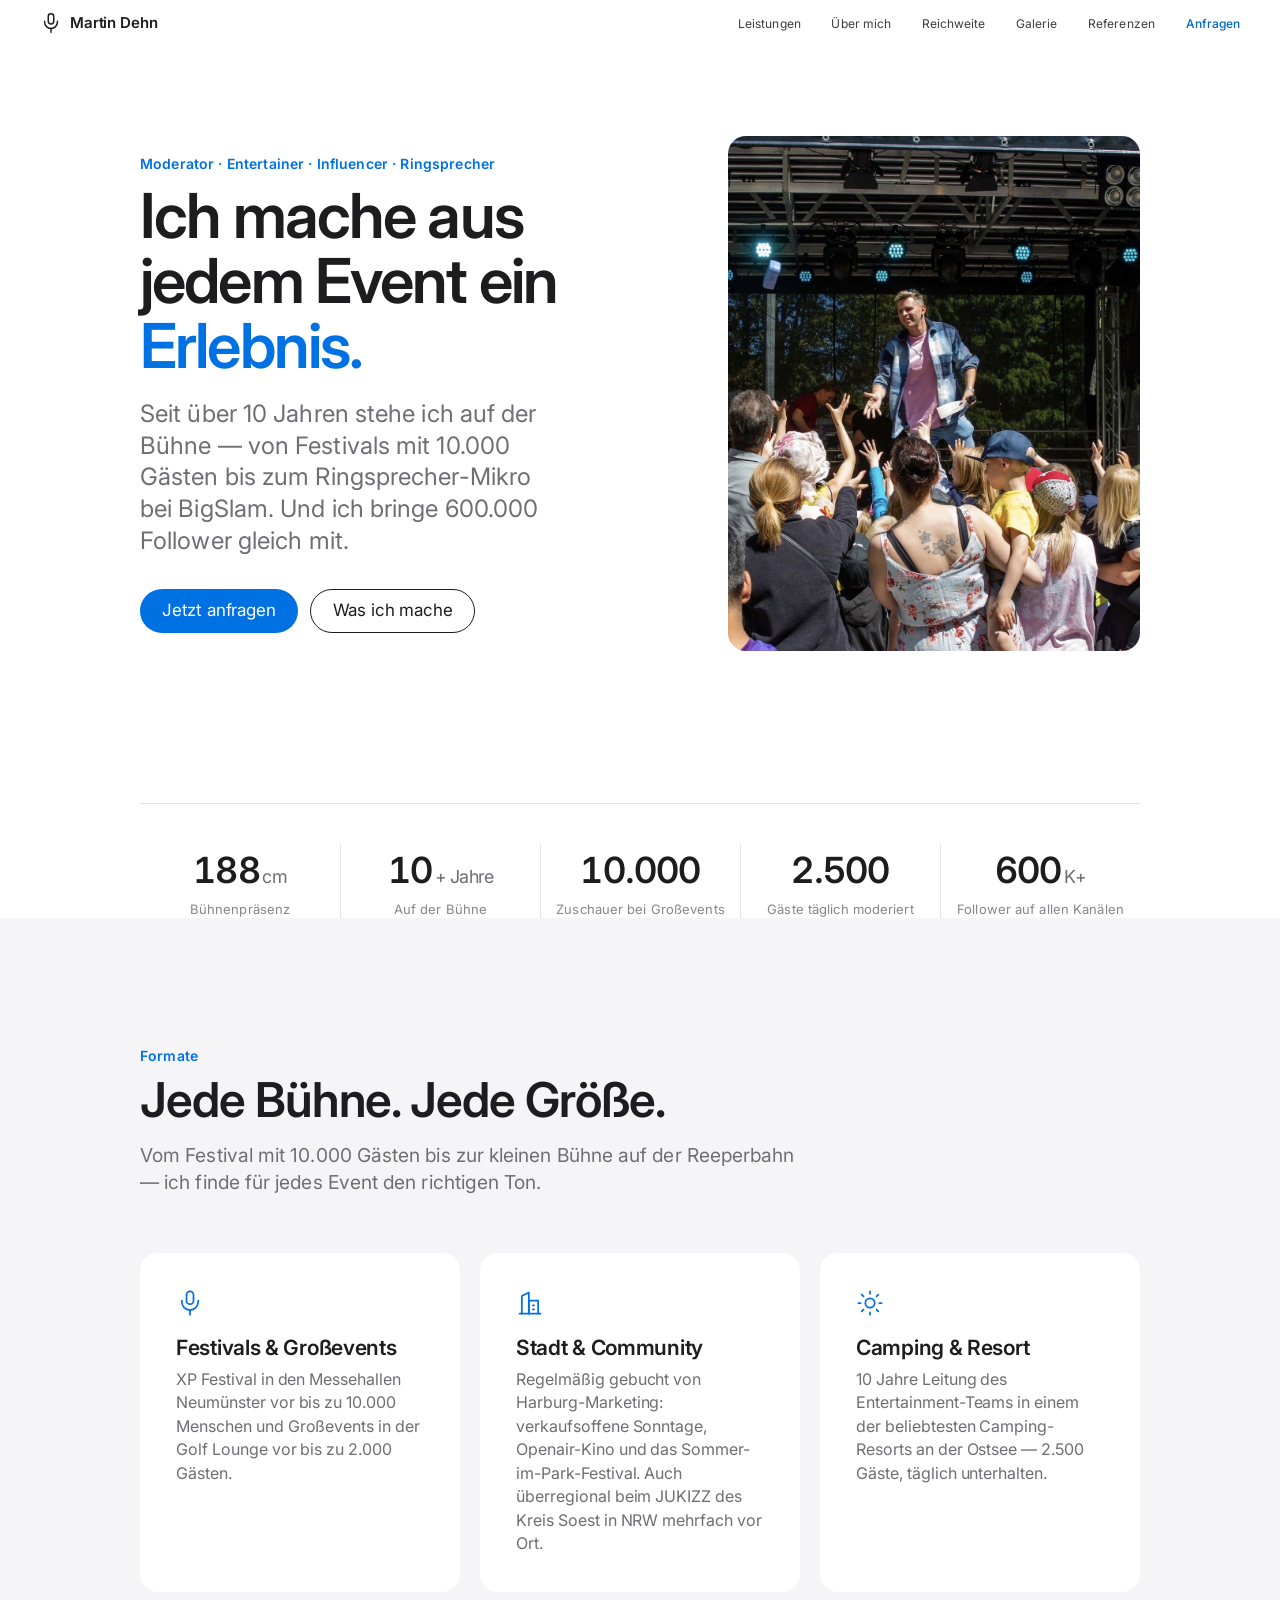
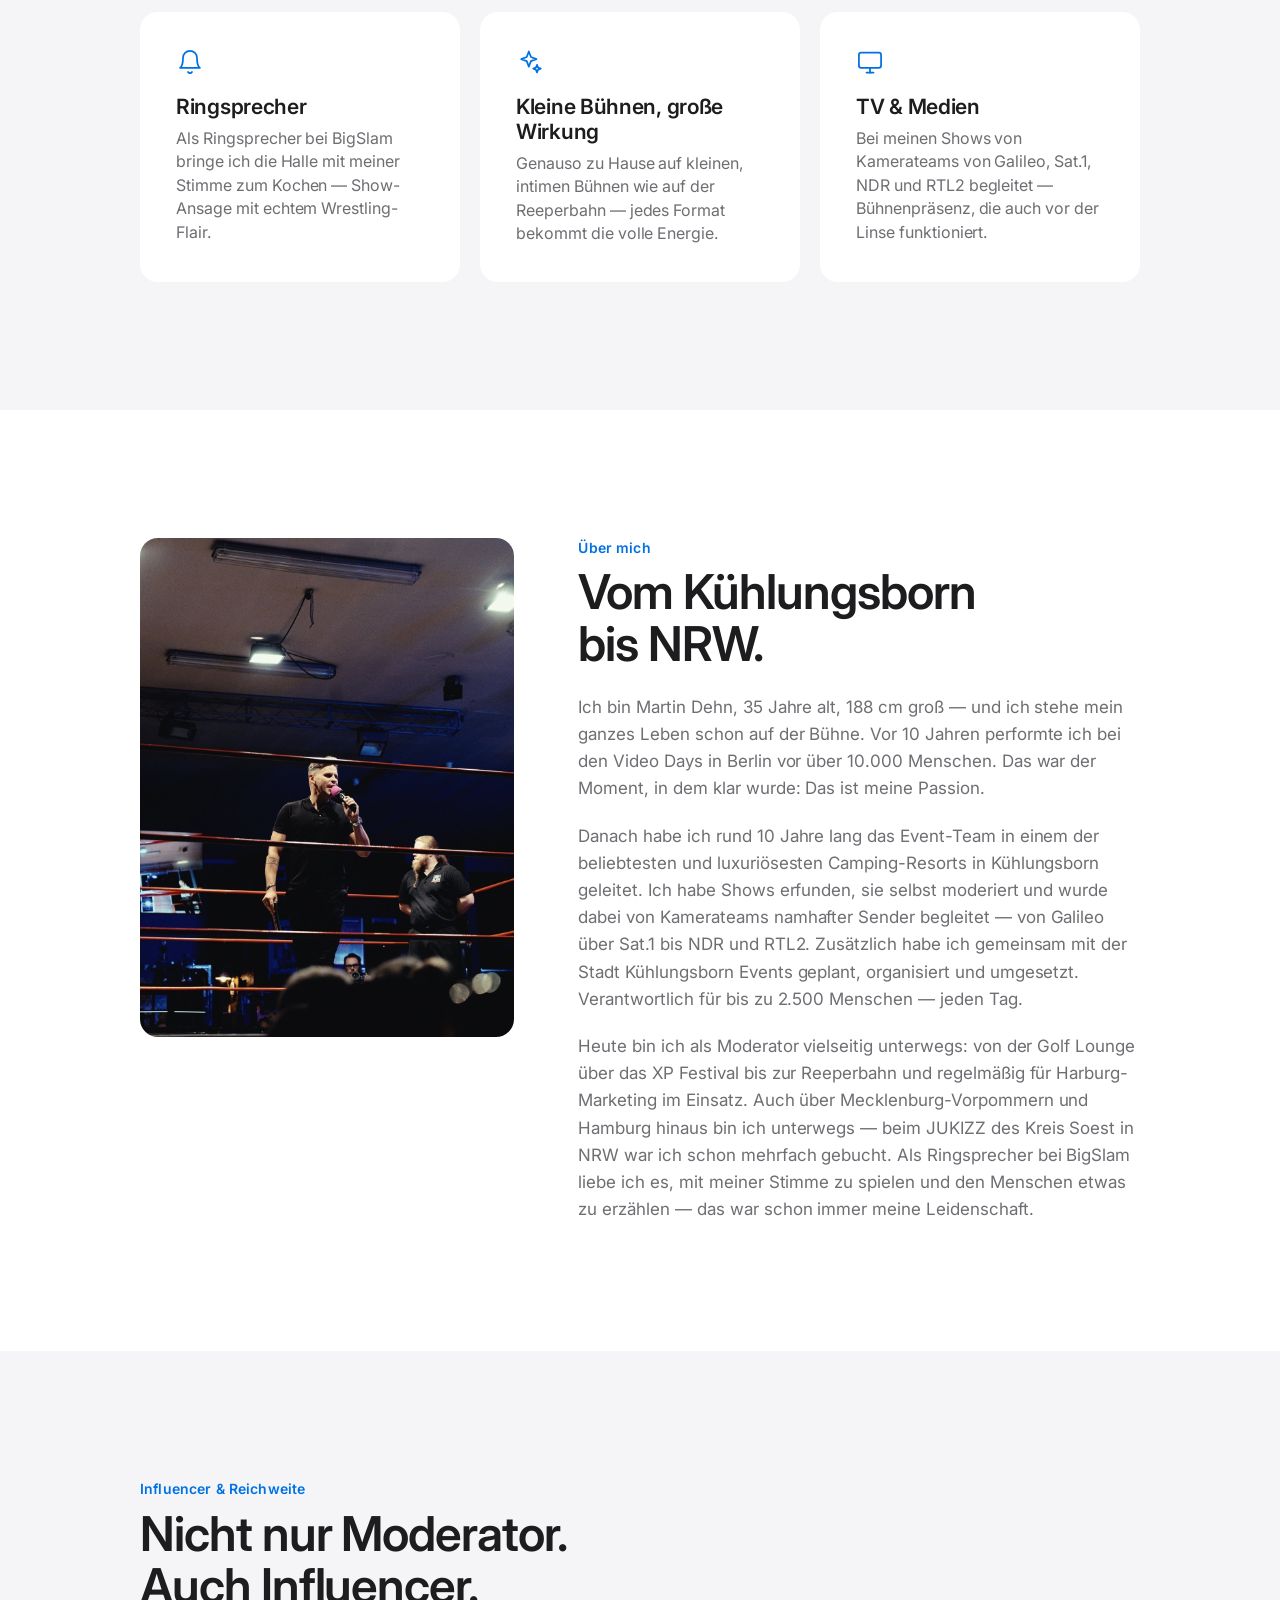
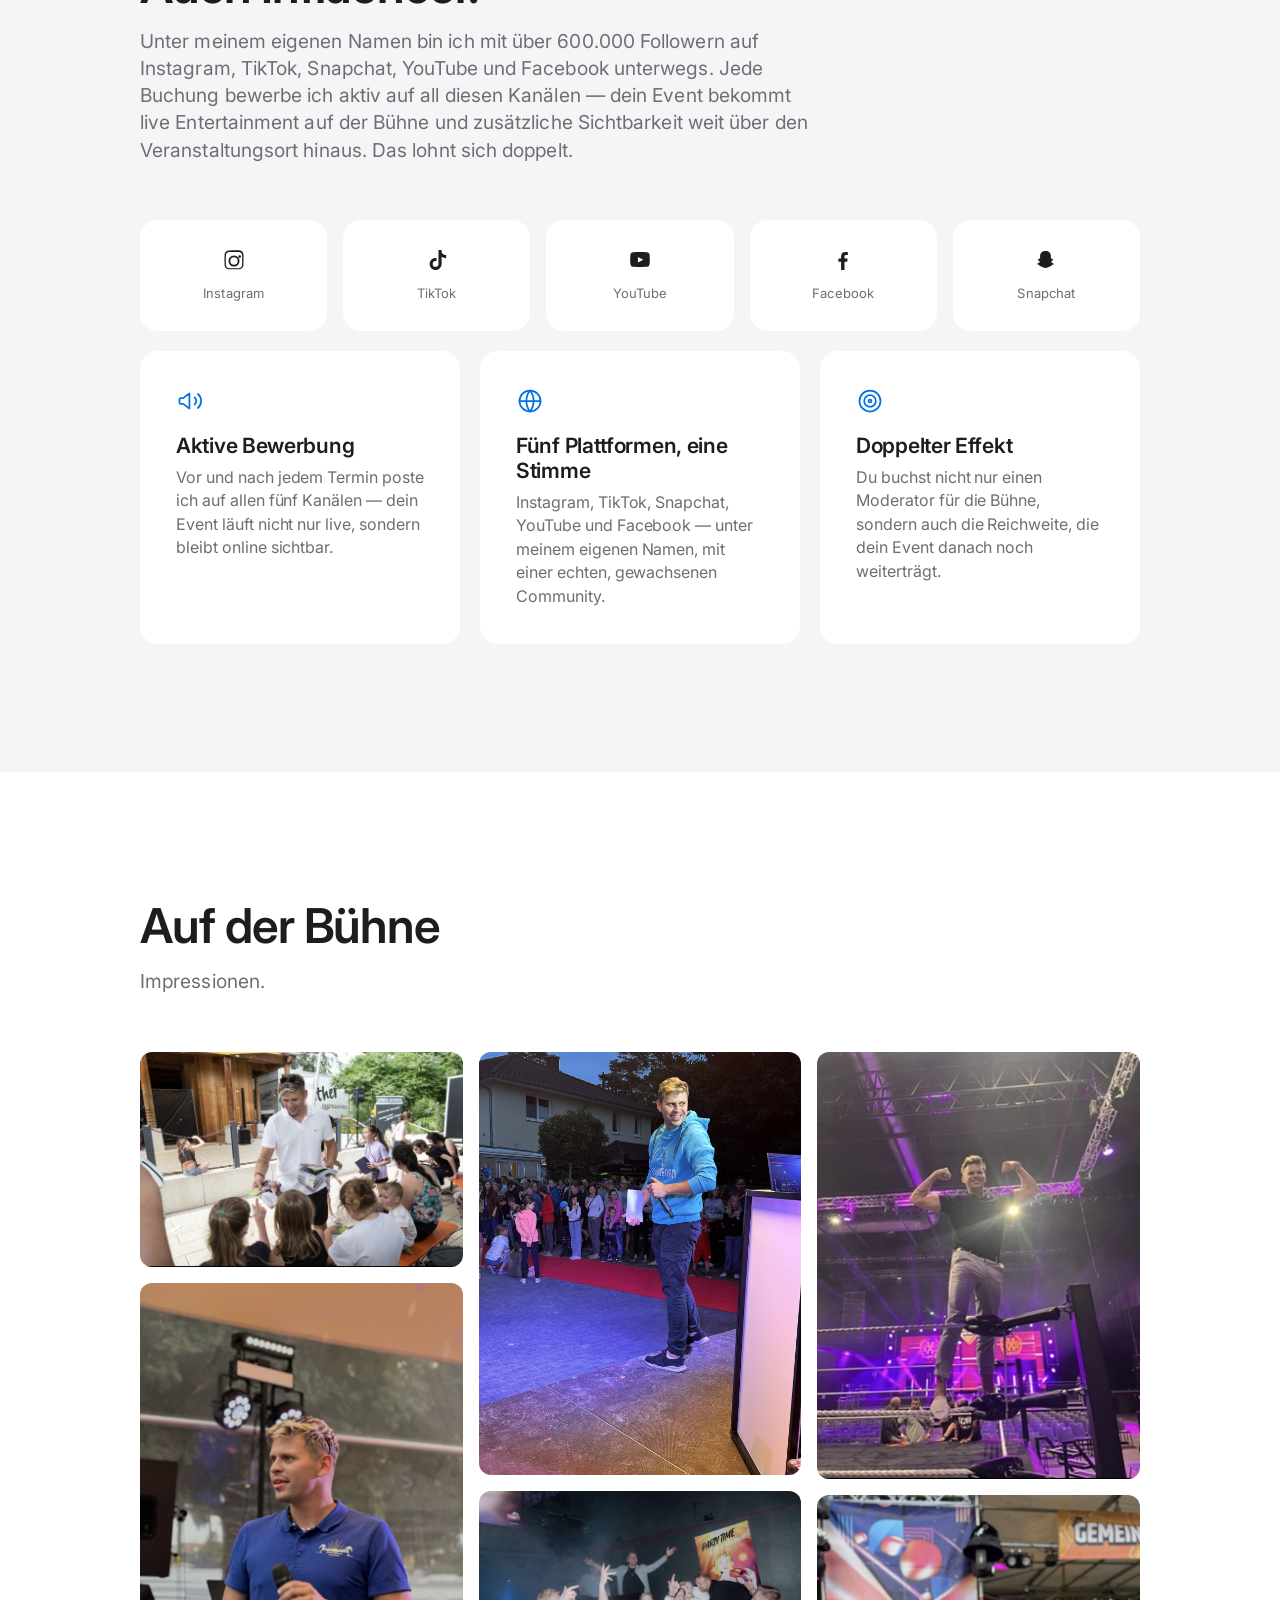
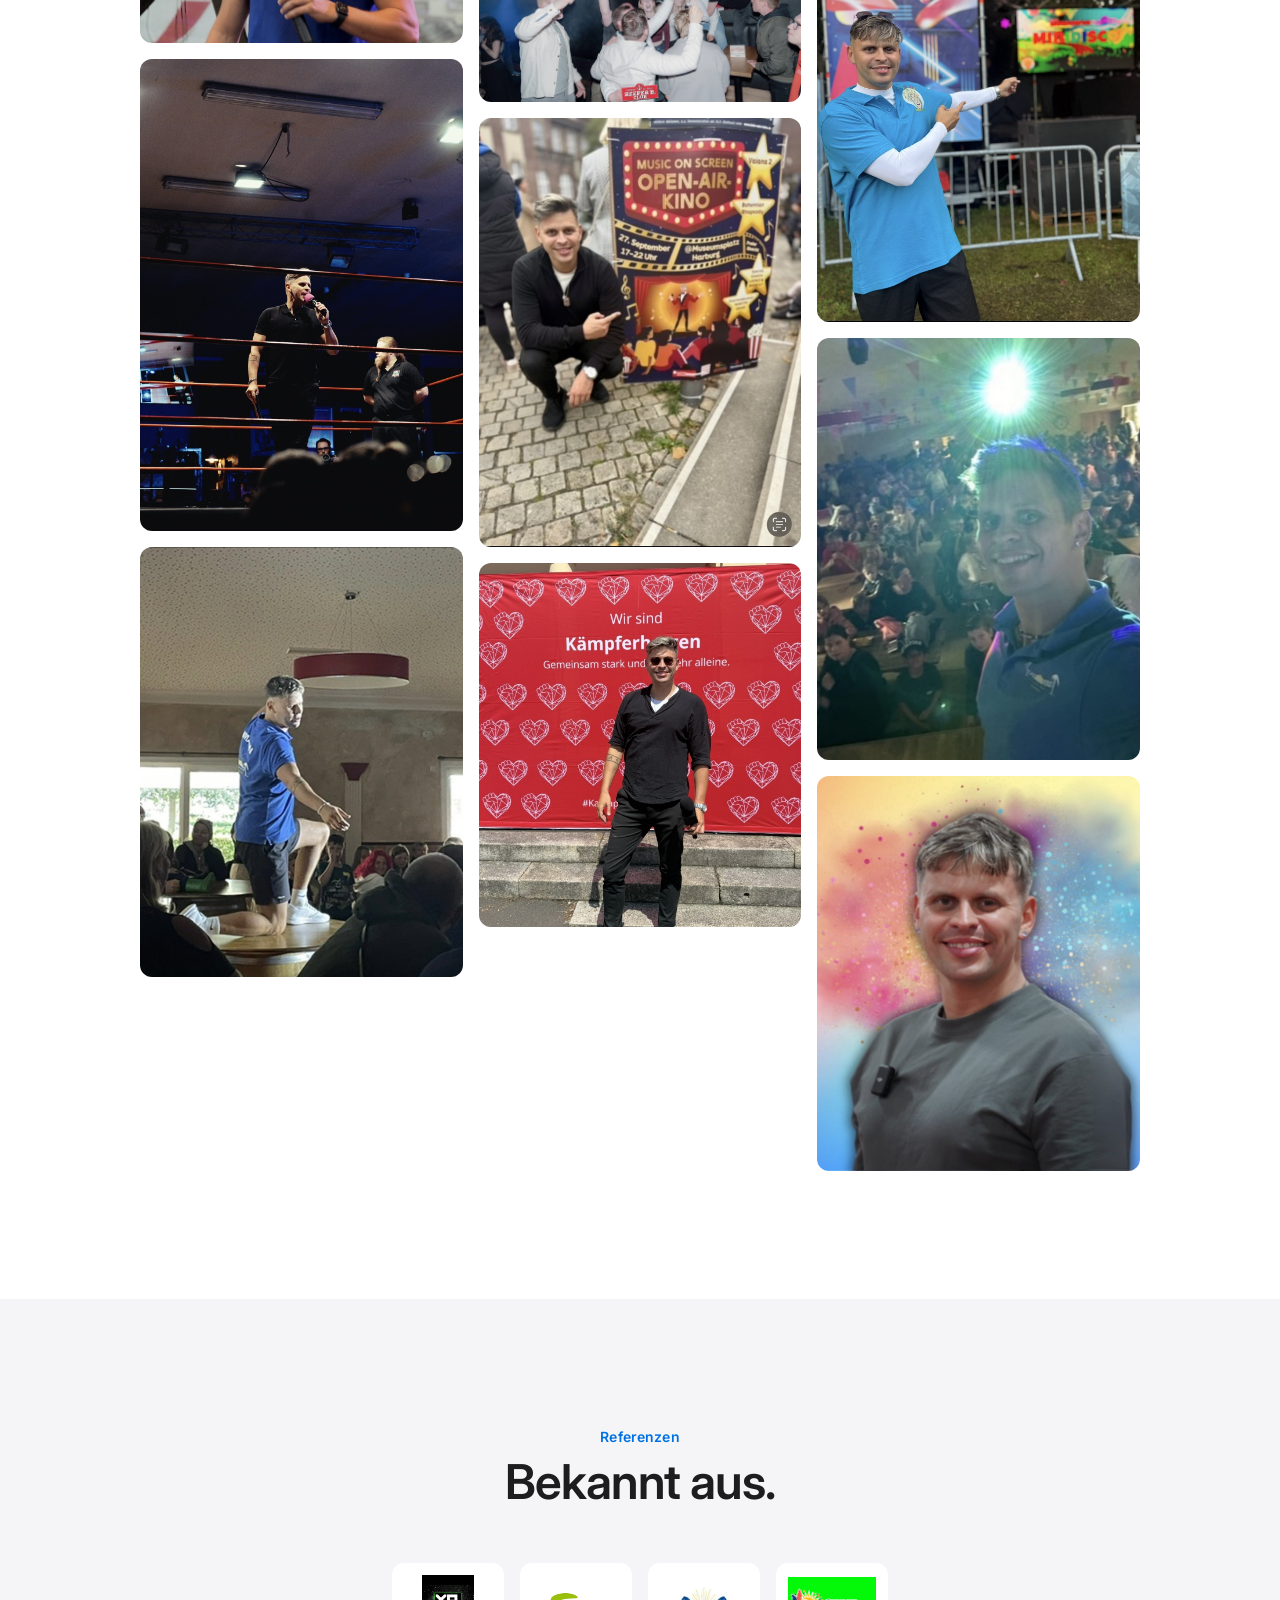
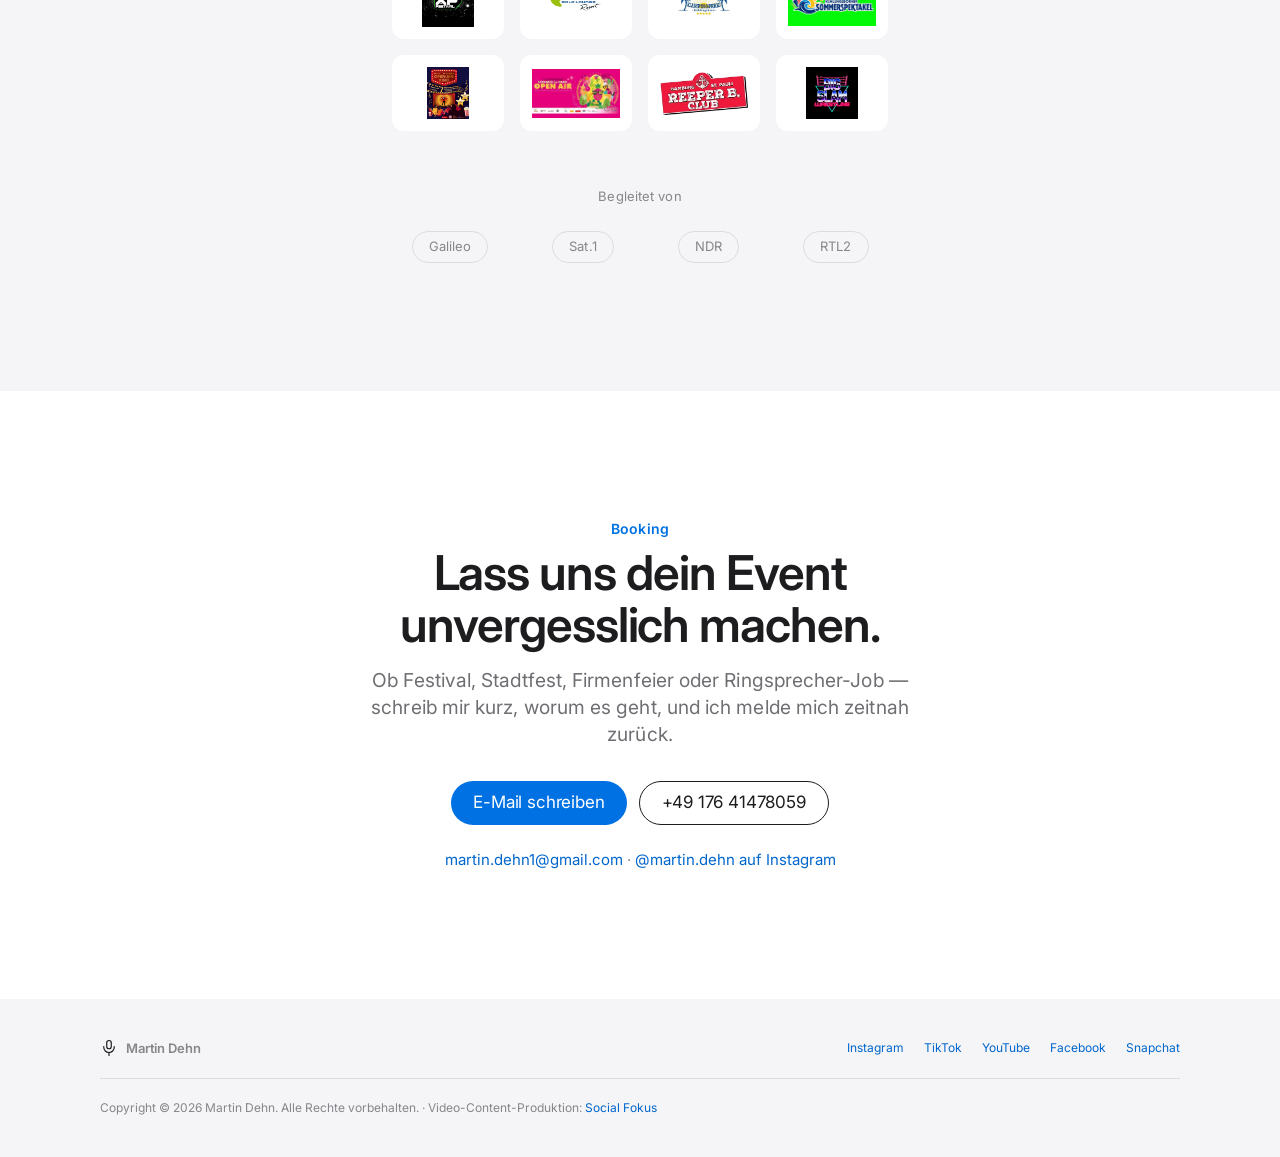
==== commit c9fb4892: "Rework the motion along Apple's fluid-interface principles Easing: replace the generic bezier on rev" ====
--- a/index.html
+++ b/index.html
@@ -8,6 +8,10 @@
 <meta name="robots" content="index, follow">
 <meta name="theme-color" content="#ffffff">
 <link rel="canonical" href="https://martindehn.com/">
+<!-- Gates the scroll-reveal styles on JS being alive. Without this, a failed
+     or blocked main.js would leave every revealable element at opacity 0 —
+     i.e. a blank page. Runs before the stylesheet, so there is no flash. -->
+<script>document.documentElement.classList.add('js');</script>
 
 <!-- Open Graph / Facebook, WhatsApp, LinkedIn -->
 <meta property="og:type" content="website">
@@ -260,31 +264,31 @@
       </p>
     </div>
 
-    <div class="platform-grid reveal">
-      <a class="platform" href="https://www.instagram.com/martin.dehn/" target="_blank" rel="noopener">
+    <div class="platform-grid">
+      <a class="platform reveal" href="https://www.instagram.com/martin.dehn/" target="_blank" rel="noopener">
         <svg viewBox="0 0 24 24" fill="currentColor" aria-hidden="true"><path d="M12 2.2c3.2 0 3.6 0 4.8.07 1.2.06 2.4.28 3.4 1.24.96 1 1.18 2.2 1.24 3.4.07 1.2.07 1.6.07 4.8s0 3.6-.07 4.8c-.06 1.2-.28 2.4-1.24 3.4-1 .96-2.2 1.18-3.4 1.24-1.2.07-1.6.07-4.8.07s-3.6 0-4.8-.07c-1.2-.06-2.4-.28-3.4-1.24-.96-1-1.18-2.2-1.24-3.4C2.5 15.6 2.5 15.2 2.5 12s0-3.6.07-4.8c.06-1.2.28-2.4 1.24-3.4 1-.96 2.2-1.18 3.4-1.24C8.4 2.2 8.8 2.2 12 2.2zm0 1.8c-3.14 0-3.5 0-4.7.07-.98.05-1.8.23-2.5.9-.66.66-.84 1.5-.9 2.48-.07 1.2-.07 1.56-.07 4.7s0 3.5.07 4.7c.06.98.24 1.8.9 2.48.7.67 1.52.85 2.5.9 1.2.07 1.56.07 4.7.07s3.5 0 4.7-.07c.98-.05 1.8-.23 2.5-.9.66-.66.84-1.5.9-2.48.07-1.2.07-1.56.07-4.7s0-3.5-.07-4.7c-.06-.98-.24-1.82-.9-2.48-.7-.67-1.52-.85-2.5-.9-1.2-.07-1.56-.07-4.7-.07zm0 3.5a5.5 5.5 0 1 1 0 11 5.5 5.5 0 0 1 0-11zm0 1.8a3.7 3.7 0 1 0 0 7.4 3.7 3.7 0 0 0 0-7.4zm5.7-2a1.3 1.3 0 1 1 0 2.6 1.3 1.3 0 0 1 0-2.6z"/></svg>
         <span class="platform-name">Instagram</span>
       </a>
-      <a class="platform" href="https://www.tiktok.com/@martin.dehn" target="_blank" rel="noopener">
+      <a class="platform reveal" href="https://www.tiktok.com/@martin.dehn" target="_blank" rel="noopener">
         <svg viewBox="0 0 24 24" fill="currentColor" aria-hidden="true"><path d="M16.6 2h-3.1v13.9c0 1.6-1.3 2.9-2.9 2.9a2.9 2.9 0 0 1-2.9-2.9 2.9 2.9 0 0 1 2.9-2.9c.3 0 .6 0 .9.1V10c-.3 0-.6-.1-.9-.1-3.3 0-6 2.7-6 6s2.7 6 6 6 6-2.7 6-6V8.7a7.9 7.9 0 0 0 4.6 1.5V7.1c-1.9 0-3.6-1-4.6-2.6V2z"/></svg>
         <span class="platform-name">TikTok</span>
       </a>
-      <a class="platform" href="https://www.youtube.com/martindehn" target="_blank" rel="noopener">
+      <a class="platform reveal" href="https://www.youtube.com/martindehn" target="_blank" rel="noopener">
         <svg viewBox="0 0 24 24" fill="currentColor" aria-hidden="true"><path d="M21.6 7.2s-.2-1.5-.8-2.1c-.8-.8-1.7-.8-2.1-.9C15.9 4 12 4 12 4s-3.9 0-6.7.2c-.4.1-1.3.1-2.1.9-.6.6-.8 2.1-.8 2.1S2.2 9 2.2 10.8v1.4c0 1.8.2 3.6.2 3.6s.2 1.5.8 2.1c.8.8 1.9.8 2.3.9C7 19 12 19 12 19s3.9 0 6.7-.2c.4-.1 1.3-.1 2.1-.9.6-.6.8-2.1.8-2.1s.2-1.8.2-3.6v-1.4c0-1.8-.2-3.6-.2-3.6zM9.9 14.6V9l5.4 2.8-5.4 2.8z"/></svg>
         <span class="platform-name">YouTube</span>
       </a>
-      <a class="platform" href="https://www.facebook.com/martin.dehn.35/" target="_blank" rel="noopener">
+      <a class="platform reveal" href="https://www.facebook.com/martin.dehn.35/" target="_blank" rel="noopener">
         <svg viewBox="0 0 24 24" fill="currentColor" aria-hidden="true"><path d="M13.5 21.9v-8.1h2.7l.4-3.2h-3.1V8.5c0-.9.3-1.6 1.6-1.6h1.7V4c-.3 0-1.3-.1-2.5-.1-2.5 0-4.2 1.5-4.2 4.3v2.4H7.4v3.2h2.7v8.1h3.4z"/></svg>
         <span class="platform-name">Facebook</span>
       </a>
-      <a class="platform" href="https://www.snapchat.com/@martin.dehn" target="_blank" rel="noopener">
+      <a class="platform reveal" href="https://www.snapchat.com/@martin.dehn" target="_blank" rel="noopener">
         <svg viewBox="0 0 24 24" fill="currentColor" aria-hidden="true"><path d="M12 3c2.9 0 4.9 2.2 4.9 5v1.9c0 .3.3.6.9.9.5.3 1.3.5 1.3 1.1 0 .5-.7.8-1.4 1-.3.1-.5.3-.4.6.2.9.9 1.6 2.1 1.9.2 0 .4.3.3.5-.2.6-1.2.8-2 1-.1.3-.2.7-.3 1-.1.2-.3.3-.6.3-.8 0-1.4.5-2.6 1-.9.3-1.8.7-2.7.7-.9 0-1.8-.4-2.7-.7-1.2-.5-1.8-1-2.6-1-.3 0-.5-.1-.6-.3-.1-.3-.2-.7-.3-1-.8-.2-1.8-.4-2-1-.1-.2.1-.5.3-.5 1.2-.3 1.9-1 2.1-1.9.1-.3-.1-.5-.4-.6-.7-.2-1.4-.5-1.4-1 0-.6.8-.8 1.3-1.1.6-.3.9-.6.9-.9V8c0-2.8 2-5 4.9-5z"/></svg>
         <span class="platform-name">Snapchat</span>
       </a>
     </div>
 
-    <div class="card-grid reach-benefits reveal">
-      <article class="card">
+    <div class="card-grid reach-benefits">
+      <article class="card reveal">
         <div class="card-icon" aria-hidden="true">
           <svg viewBox="0 0 24 24" fill="none" stroke="currentColor" stroke-width="1.5" stroke-linecap="round" stroke-linejoin="round">
             <path d="M3 10.5v3a1 1 0 0 0 1 1h2.2l5.3 4V5.5l-5.3 4H4a1 1 0 0 0-1 1z"/>
@@ -295,7 +299,7 @@
         <h3 class="card-title">Aktive Bewerbung</h3>
         <p class="card-text">Vor und nach jedem Termin poste ich auf allen fünf Kanälen — dein Event läuft nicht nur live, sondern bleibt online sichtbar.</p>
       </article>
-      <article class="card">
+      <article class="card reveal">
         <div class="card-icon" aria-hidden="true">
           <svg viewBox="0 0 24 24" fill="none" stroke="currentColor" stroke-width="1.5" stroke-linecap="round" stroke-linejoin="round">
             <circle cx="12" cy="12" r="9"/>
@@ -306,7 +310,7 @@
         <h3 class="card-title">Fünf Plattformen, eine Stimme</h3>
         <p class="card-text">Instagram, TikTok, Snapchat, YouTube und Facebook — unter meinem eigenen Namen, mit einer echten, gewachsenen Community.</p>
       </article>
-      <article class="card">
+      <article class="card reveal">
         <div class="card-icon" aria-hidden="true">
           <svg viewBox="0 0 24 24" fill="none" stroke="currentColor" stroke-width="1.5" stroke-linecap="round" stroke-linejoin="round">
             <circle cx="12" cy="12" r="9"/>
@@ -327,19 +331,19 @@
       <p class="section-sub">Impressionen.</p>
     </div>
 
-    <div class="gallery-grid reveal">
-      <div class="gallery-item"><img src="assets/img/gallery/gallery-01.jpg" alt="Martin Dehn auf der Bühne" loading="lazy"></div>
-      <div class="gallery-item"><img src="assets/img/gallery/gallery-02.jpg" alt="Martin Dehn auf der Bühne" loading="lazy"></div>
-      <div class="gallery-item"><img src="assets/img/gallery/gallery-03.jpg" alt="Martin Dehn auf der Bühne" loading="lazy"></div>
-      <div class="gallery-item"><img src="assets/img/gallery/gallery-04.jpg" alt="Martin Dehn auf der Bühne" loading="lazy"></div>
-      <div class="gallery-item"><img src="assets/img/gallery/gallery-05.jpg" alt="Martin Dehn auf der Bühne" loading="lazy"></div>
-      <div class="gallery-item"><img src="assets/img/gallery/gallery-06.jpg" alt="Martin Dehn auf der Bühne" loading="lazy"></div>
-      <div class="gallery-item"><img src="assets/img/gallery/gallery-07.jpg" alt="Martin Dehn auf der Bühne" loading="lazy"></div>
-      <div class="gallery-item"><img src="assets/img/gallery/gallery-08.jpg" alt="Martin Dehn auf der Bühne" loading="lazy"></div>
-      <div class="gallery-item"><img src="assets/img/gallery/gallery-09.jpg" alt="Martin Dehn auf der Bühne" loading="lazy"></div>
-      <div class="gallery-item"><img src="assets/img/gallery/gallery-10.jpg" alt="Martin Dehn auf der Bühne" loading="lazy"></div>
-      <div class="gallery-item"><img src="assets/img/gallery/gallery-11.jpg" alt="Martin Dehn auf der Bühne" loading="lazy"></div>
-      <div class="gallery-item"><img src="assets/img/gallery/gallery-12.jpg" alt="Martin Dehn auf der Bühne" loading="lazy"></div>
+    <div class="gallery-grid">
+      <div class="gallery-item reveal"><img src="assets/img/gallery/gallery-01.jpg" alt="Martin Dehn auf der Bühne" loading="lazy"></div>
+      <div class="gallery-item reveal"><img src="assets/img/gallery/gallery-02.jpg" alt="Martin Dehn auf der Bühne" loading="lazy"></div>
+      <div class="gallery-item reveal"><img src="assets/img/gallery/gallery-03.jpg" alt="Martin Dehn auf der Bühne" loading="lazy"></div>
+      <div class="gallery-item reveal"><img src="assets/img/gallery/gallery-04.jpg" alt="Martin Dehn auf der Bühne" loading="lazy"></div>
+      <div class="gallery-item reveal"><img src="assets/img/gallery/gallery-05.jpg" alt="Martin Dehn auf der Bühne" loading="lazy"></div>
+      <div class="gallery-item reveal"><img src="assets/img/gallery/gallery-06.jpg" alt="Martin Dehn auf der Bühne" loading="lazy"></div>
+      <div class="gallery-item reveal"><img src="assets/img/gallery/gallery-07.jpg" alt="Martin Dehn auf der Bühne" loading="lazy"></div>
+      <div class="gallery-item reveal"><img src="assets/img/gallery/gallery-08.jpg" alt="Martin Dehn auf der Bühne" loading="lazy"></div>
+      <div class="gallery-item reveal"><img src="assets/img/gallery/gallery-09.jpg" alt="Martin Dehn auf der Bühne" loading="lazy"></div>
+      <div class="gallery-item reveal"><img src="assets/img/gallery/gallery-10.jpg" alt="Martin Dehn auf der Bühne" loading="lazy"></div>
+      <div class="gallery-item reveal"><img src="assets/img/gallery/gallery-11.jpg" alt="Martin Dehn auf der Bühne" loading="lazy"></div>
+      <div class="gallery-item reveal"><img src="assets/img/gallery/gallery-12.jpg" alt="Martin Dehn auf der Bühne" loading="lazy"></div>
     </div>
   </section>
 
--- a/assets/css/style.css
+++ b/assets/css/style.css
@@ -24,6 +24,12 @@
   /* Critically damped, no overshoot — Apple's default UI feel */
   --ease: cubic-bezier(0.25, 0.1, 0.25, 1);
   --ease-out: cubic-bezier(0.28, 0.11, 0.32, 1);
+  /* Sampled from a critically damped spring (damping 1.0, response 0.4):
+     x(t) = 1 − (1 + ωt)·e^(−ωt). Settles without overshoot, unlike a bezier. */
+  --spring: linear(
+    0, 0.186, 0.465, 0.682, 0.821, 0.903,
+    0.949, 0.973, 0.986, 0.993, 0.997, 0.999, 1
+  );
 
   --container: 1080px;
   --gutter: clamp(1.375rem, 5vw, 2.5rem);
@@ -130,16 +136,52 @@
   color: var(--text-dim);
 }
 
-/* ---- Reveal on scroll — opacity/transform only ---- */
-.reveal {
+/* ---- Reveal on scroll ----
+   Uses the independent `translate` property rather than `transform`, so a
+   component's own hover transform composes with it instead of clobbering it.
+   Scoped to .js so that without JavaScript nothing is ever hidden. */
+.js .reveal {
   opacity: 0;
-  transform: translateY(20px);
-  transition: opacity 800ms var(--ease-out), transform 800ms var(--ease-out);
-}
-.reveal.is-visible { opacity: 1; transform: none; }
+  translate: 0 22px;
+  /* `transform` rides along here so revealed components (cards, platform
+     tiles) keep a hover transition without redeclaring one — a second
+     `transition` on those classes would override this whole list. */
+  transition: opacity 600ms var(--spring),
+              translate 600ms var(--spring),
+              transform 400ms var(--ease-out);
+  will-change: opacity, translate;
+}
+.js .reveal.is-visible { opacity: 1; translate: none; }
+/* Dropped once the element has landed — a permanent hint costs memory */
+.js .reveal.is-settled { will-change: auto; }
+
+/* Images materialize: they scale up as they fade, rather than just appearing */
+.js .hero-portrait.reveal,
+.js .about-media.reveal,
+.js .gallery-item.reveal {
+  scale: 0.97;
+  transition: opacity 600ms var(--spring),
+              translate 600ms var(--spring),
+              scale 600ms var(--spring),
+              transform 400ms var(--ease-out);
+}
+.js .hero-portrait.reveal.is-visible,
+.js .about-media.reveal.is-visible,
+.js .gallery-item.reveal.is-visible { scale: 1; }
 
 @media (prefers-reduced-motion: reduce) {
-  .reveal { opacity: 1; transform: none; transition: none; }
+  /* Gentler equivalent, not no feedback: a short cross-fade, no travel.
+     Keeps the .js prefix — a media query adds no specificity, so an
+     unprefixed .reveal here would lose to .js .reveal above. */
+  .js .reveal,
+  .js .hero-portrait.reveal,
+  .js .about-media.reveal,
+  .js .gallery-item.reveal {
+    translate: none;
+    scale: 1;
+    transition: opacity 200ms ease;
+    transition-delay: 0ms !important;
+  }
 }
 
 /* ==========================================================================
@@ -353,7 +395,6 @@
   padding: clamp(1.75rem, 3vw, 2.25rem);
   border-radius: var(--radius-lg);
   background: var(--surface);
-  transition: transform 400ms var(--ease-out);
 }
 /* On the grey band the card reads as white; on white it reads as grey */
 .section--alt .card { background: #fff; }
@@ -425,11 +466,12 @@
   border-radius: var(--radius-lg);
   background: #fff;
   color: var(--text);
-  transition: transform 300ms var(--ease-out);
 }
 .platform svg { width: 24px; height: 24px; }
 .platform:hover { transform: translateY(-4px); }
-.platform:active { transform: scale(0.97); }
+/* Press feedback has to land on pointer-down, not ease in over the hover
+   duration — the shorter duration wins while :active holds */
+.platform:active { transform: scale(0.97); transition-duration: 100ms; }
 
 .platform-name {
   font-size: 0.8125rem;
@@ -454,11 +496,26 @@
   border-radius: var(--radius-md);
   background-color: var(--bg-alt);
   overflow: hidden;
-  transition: transform 400ms var(--ease-out);
-}
-.gallery-item:hover { transform: scale(1.015); }
-
-.gallery-item img { width: 100%; height: auto; display: block; }
+}
+
+/* The frame holds still and the photo scales inside it — the frame moving
+   would break the grid's alignment with its neighbours. */
+.gallery-item img {
+  width: 100%;
+  height: auto;
+  display: block;
+  transition: scale 500ms var(--ease-out);
+}
+.gallery-item:hover img { scale: 1.04; }
+
+@media (prefers-reduced-motion: reduce) {
+  .gallery-item img { transition: none; }
+  .gallery-item:hover img { scale: 1; }
+  /* Hold position on hover too — colour/opacity still signal the state */
+  .card:hover,
+  .platform:hover,
+  .logo-row--brand img:hover { transform: none; }
+}
 
 /* ==========================================================================
    Logos
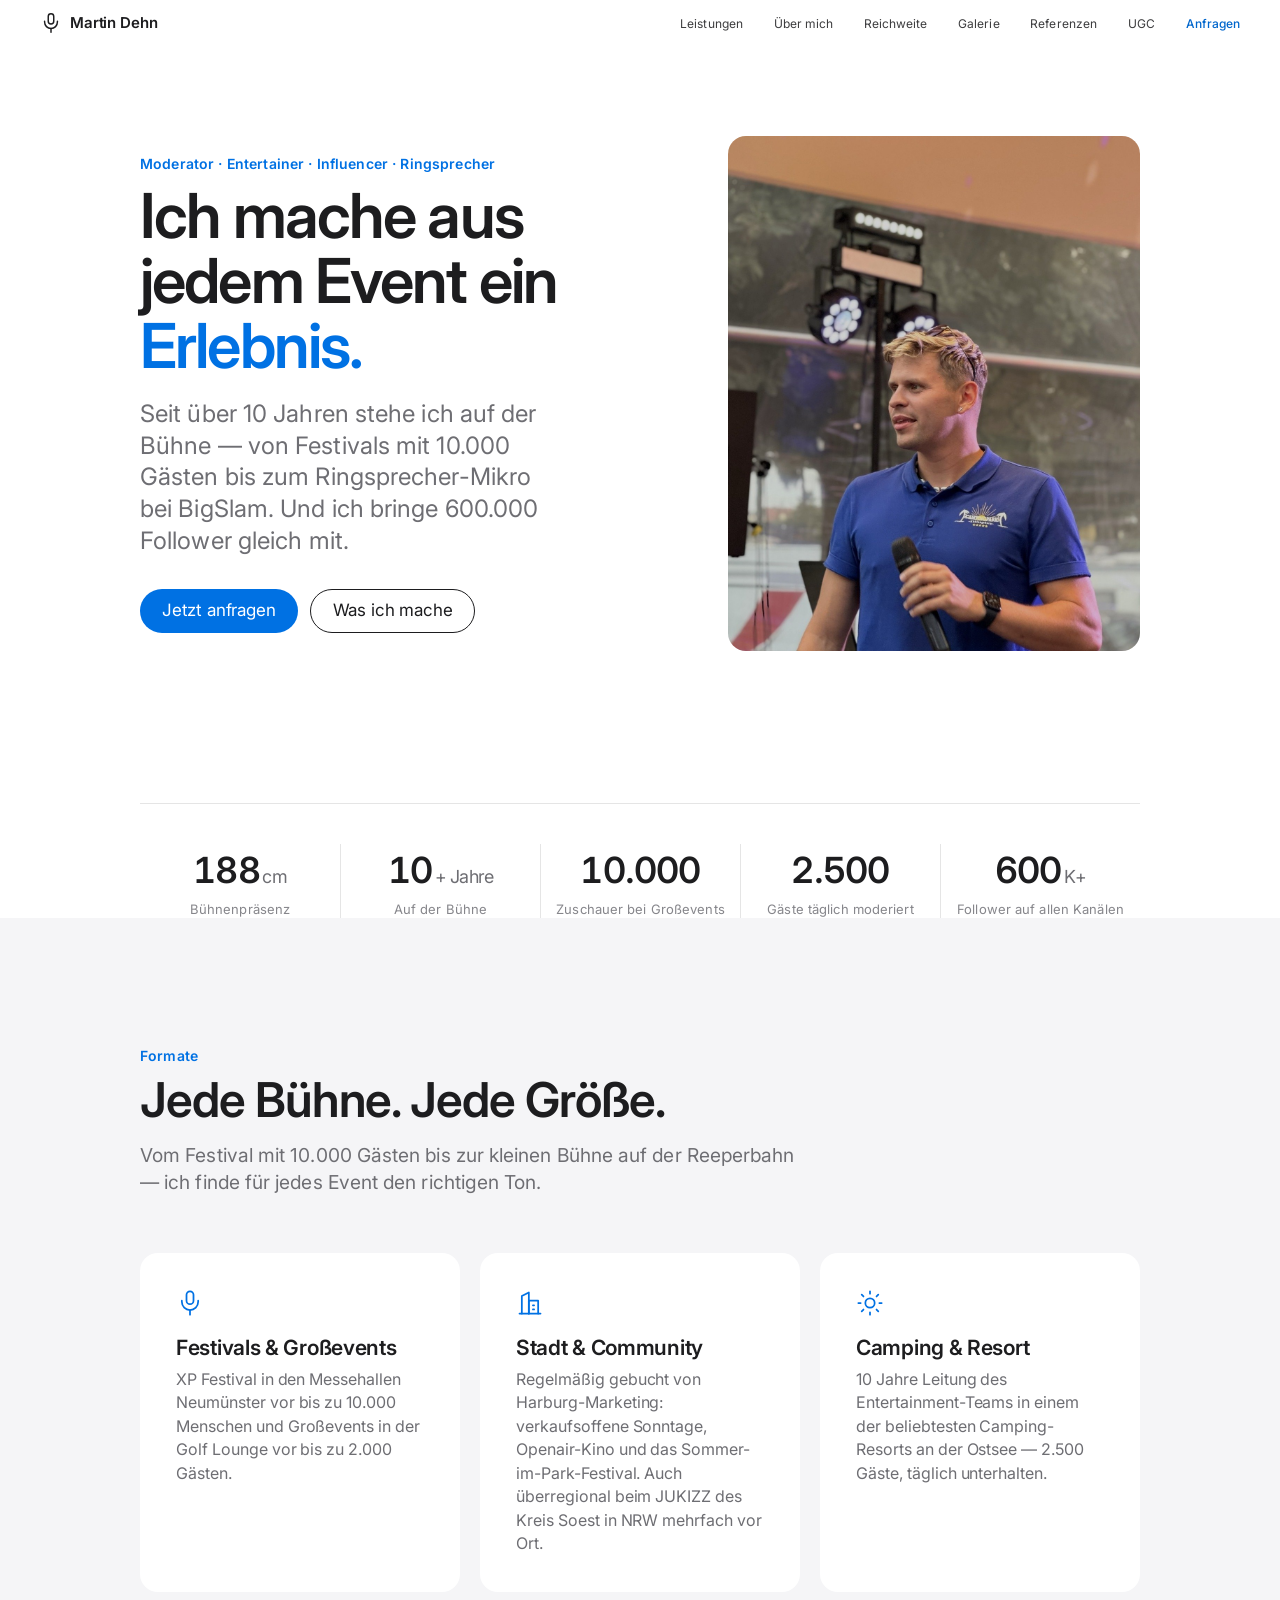
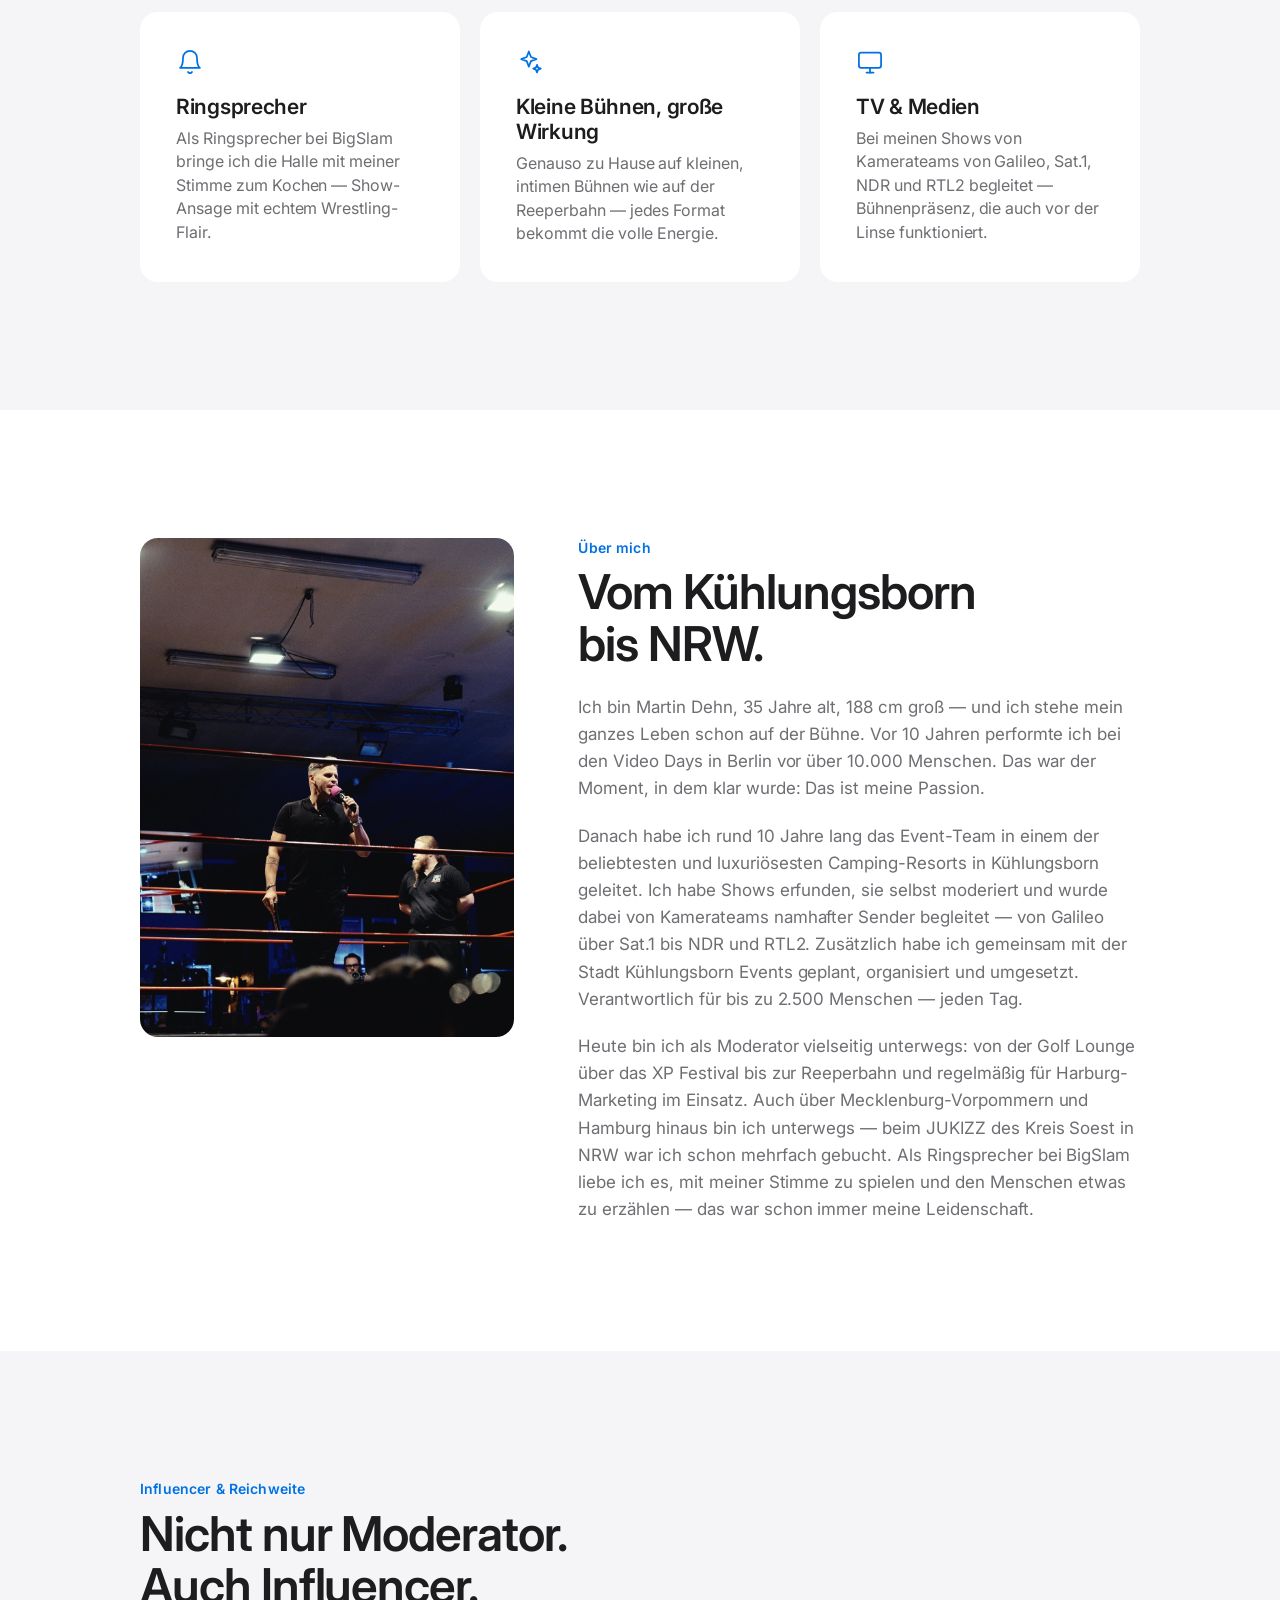
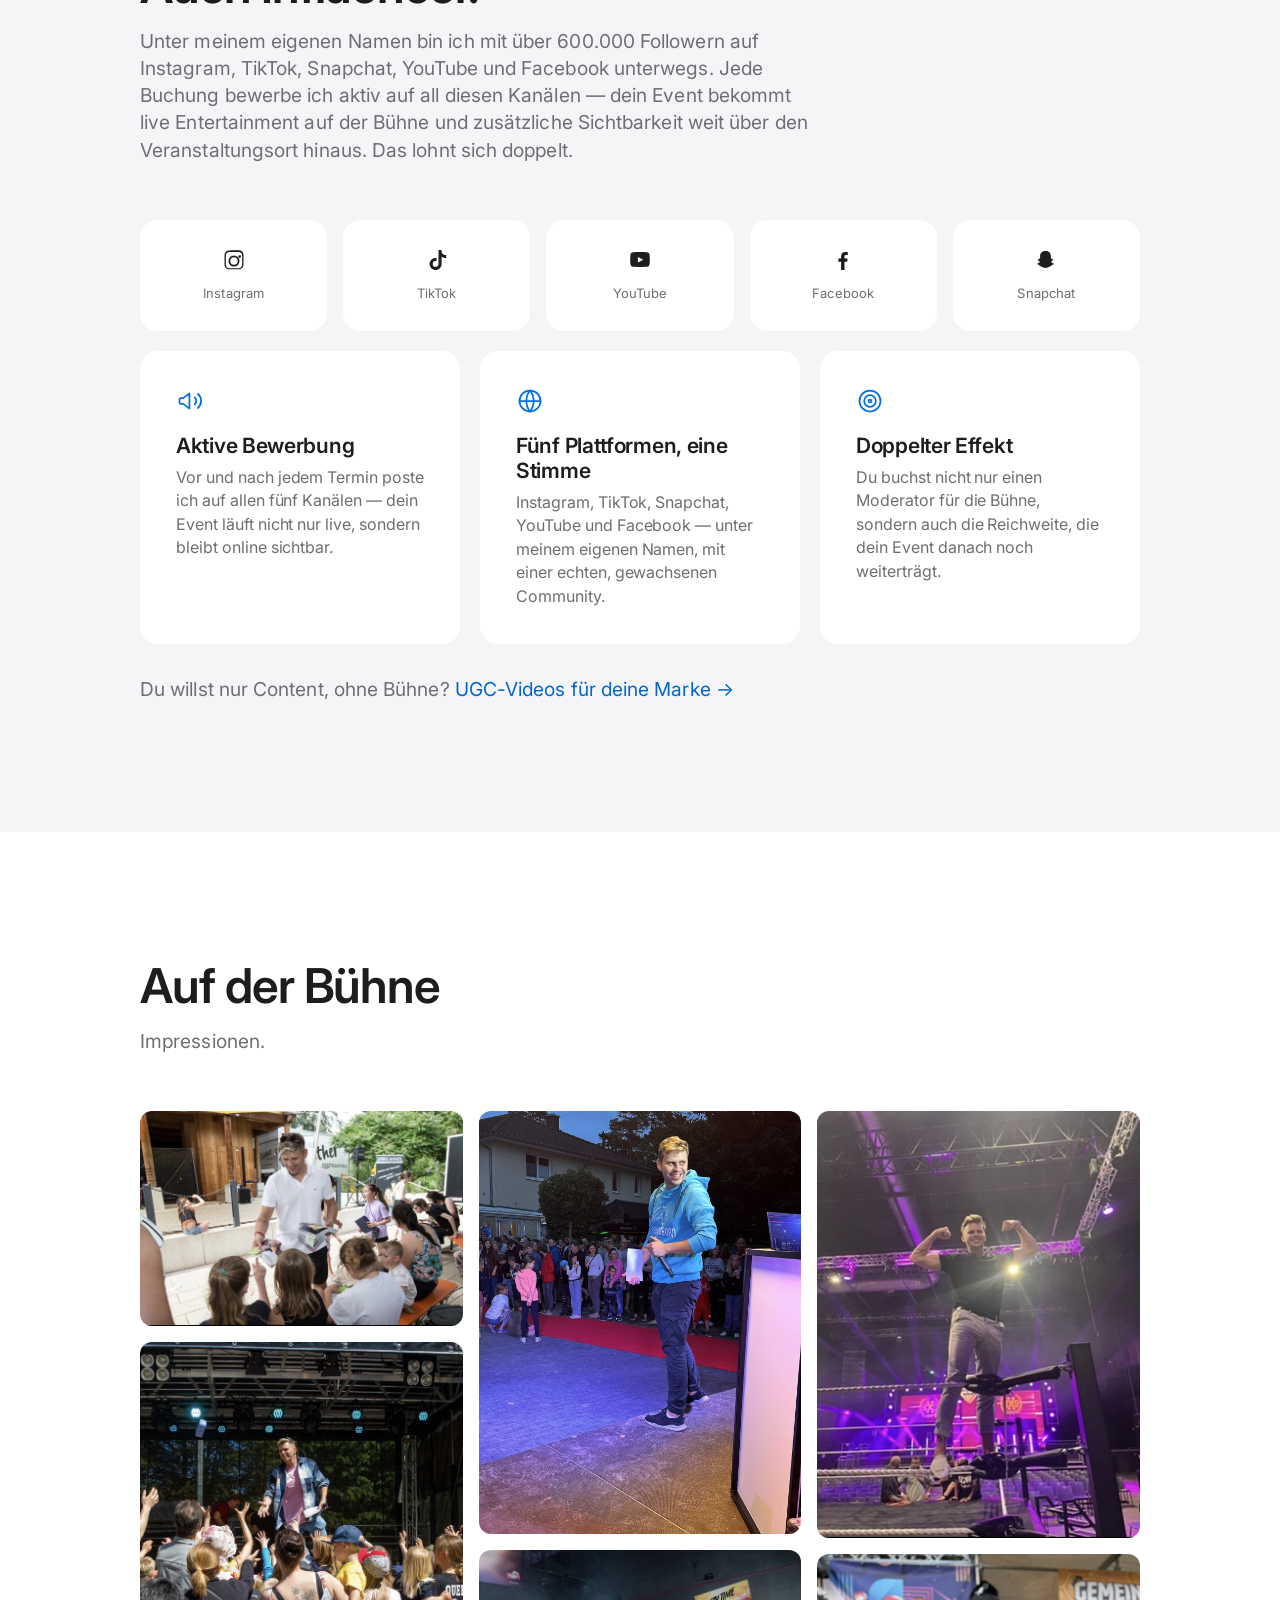
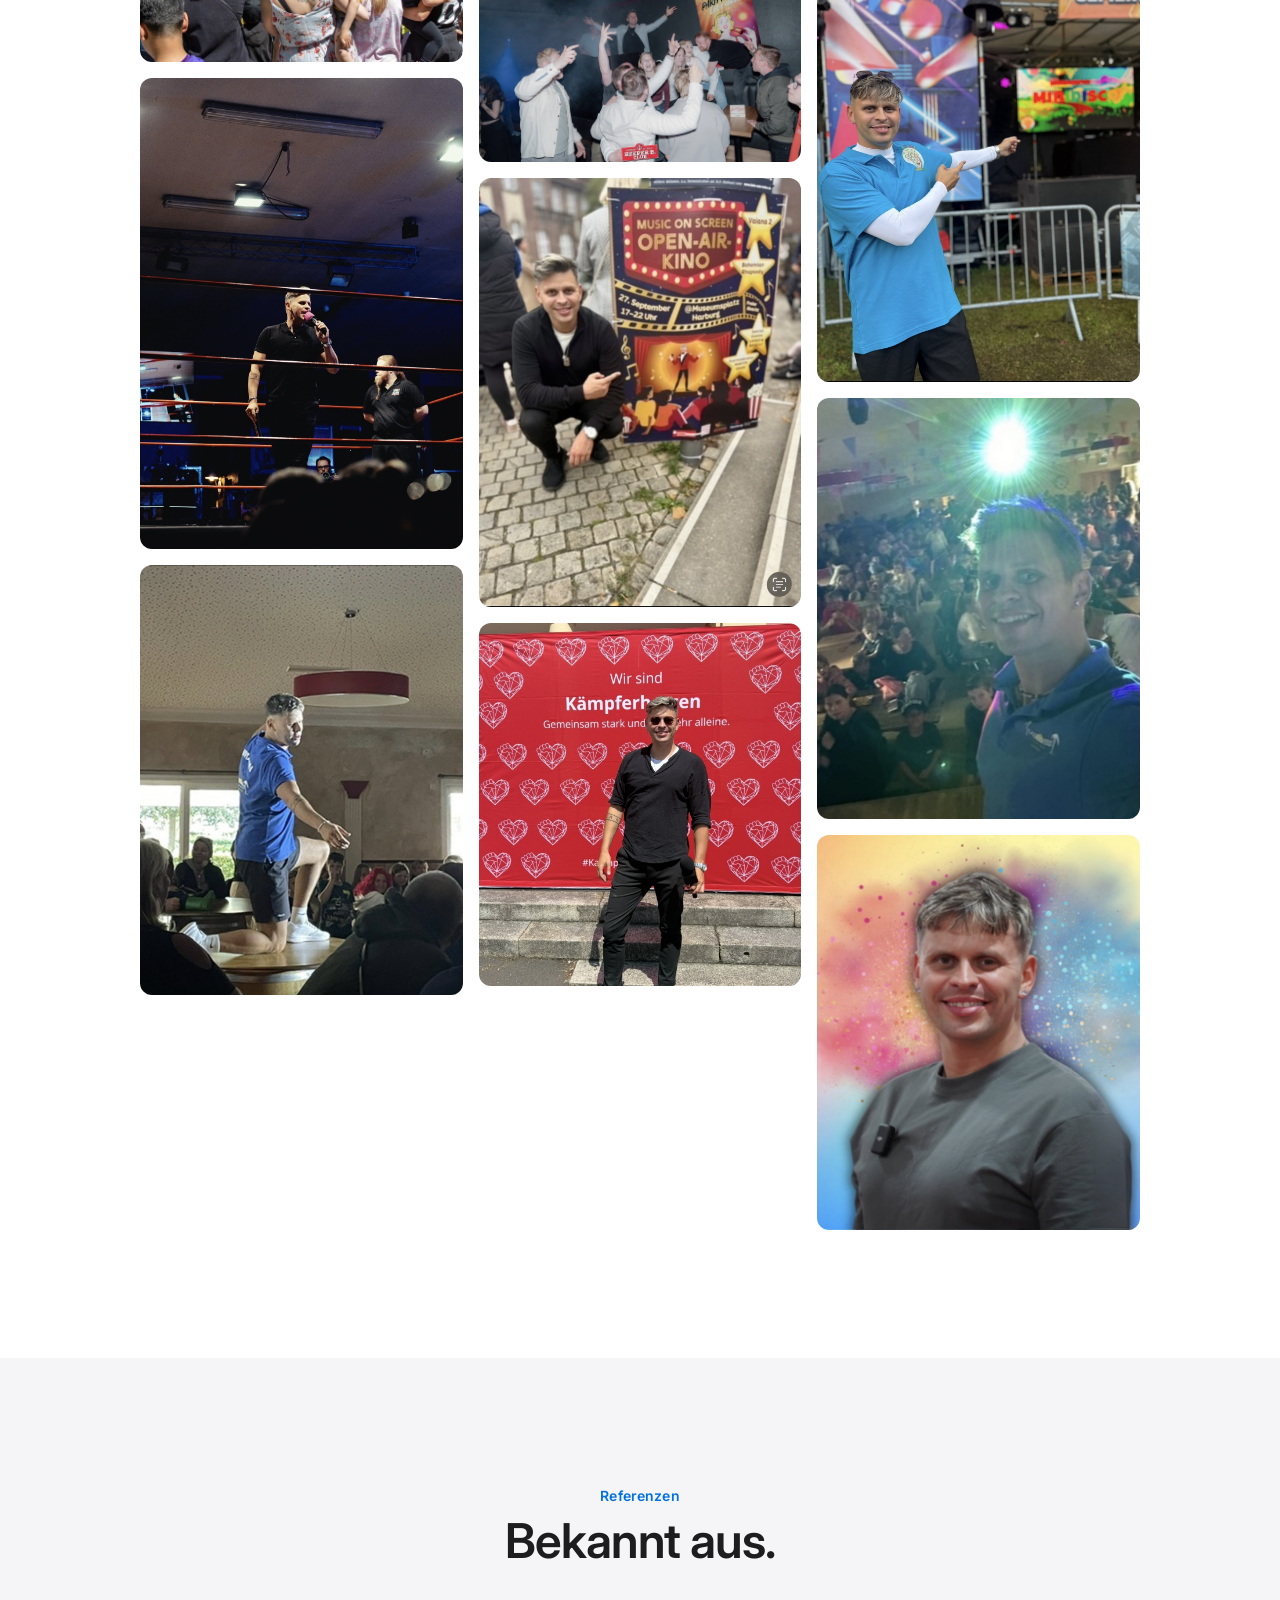
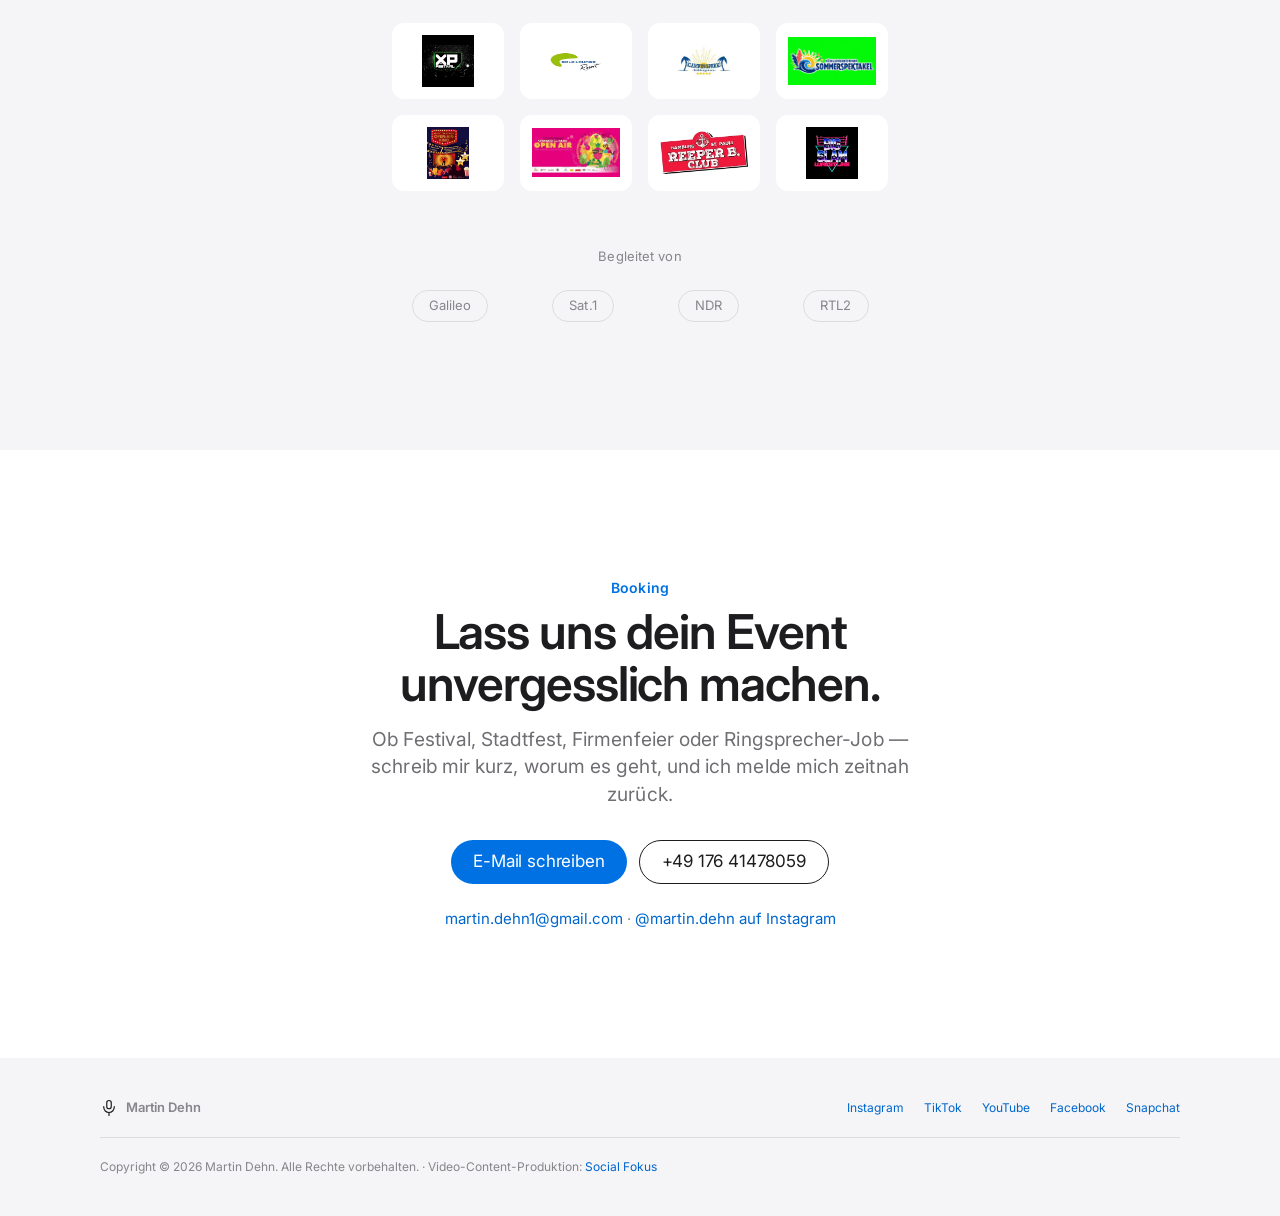
==== commit cc94023d: "Add the UGC subpage at /ugc/ Carries over the content from the supplied draft — positioning line, pl" ====
--- a/index.html
+++ b/index.html
@@ -79,6 +79,7 @@
     <a href="#reichweite" class="nav-link">Reichweite</a>
     <a href="#galerie" class="nav-link">Galerie</a>
     <a href="#referenzen" class="nav-link">Referenzen</a>
+    <a href="ugc/" class="nav-link">UGC</a>
     <a href="#booking" class="nav-link nav-cta">Anfragen</a>
   </nav>
 
@@ -322,6 +323,10 @@
         <p class="card-text">Du buchst nicht nur einen Moderator für die Bühne, sondern auch die Reichweite, die dein Event danach noch weiterträgt.</p>
       </article>
     </div>
+
+    <p class="section-sub reach-link reveal">
+      Du willst nur Content, ohne Bühne? <a href="ugc/">UGC-Videos für deine Marke →</a>
+    </p>
   </section>
 
   <!-- GALERIE -->
--- a/assets/css/style.css
+++ b/assets/css/style.css
@@ -480,6 +480,10 @@
 }
 
 .reach-benefits { margin-top: 1.25rem; }
+
+.reach-link { margin-top: 2rem; }
+.reach-link a { color: var(--link); white-space: nowrap; }
+.reach-link a:hover { text-decoration: underline; }
 
 /* ==========================================================================
    Gallery — columns masonry, photos keep their own ratio
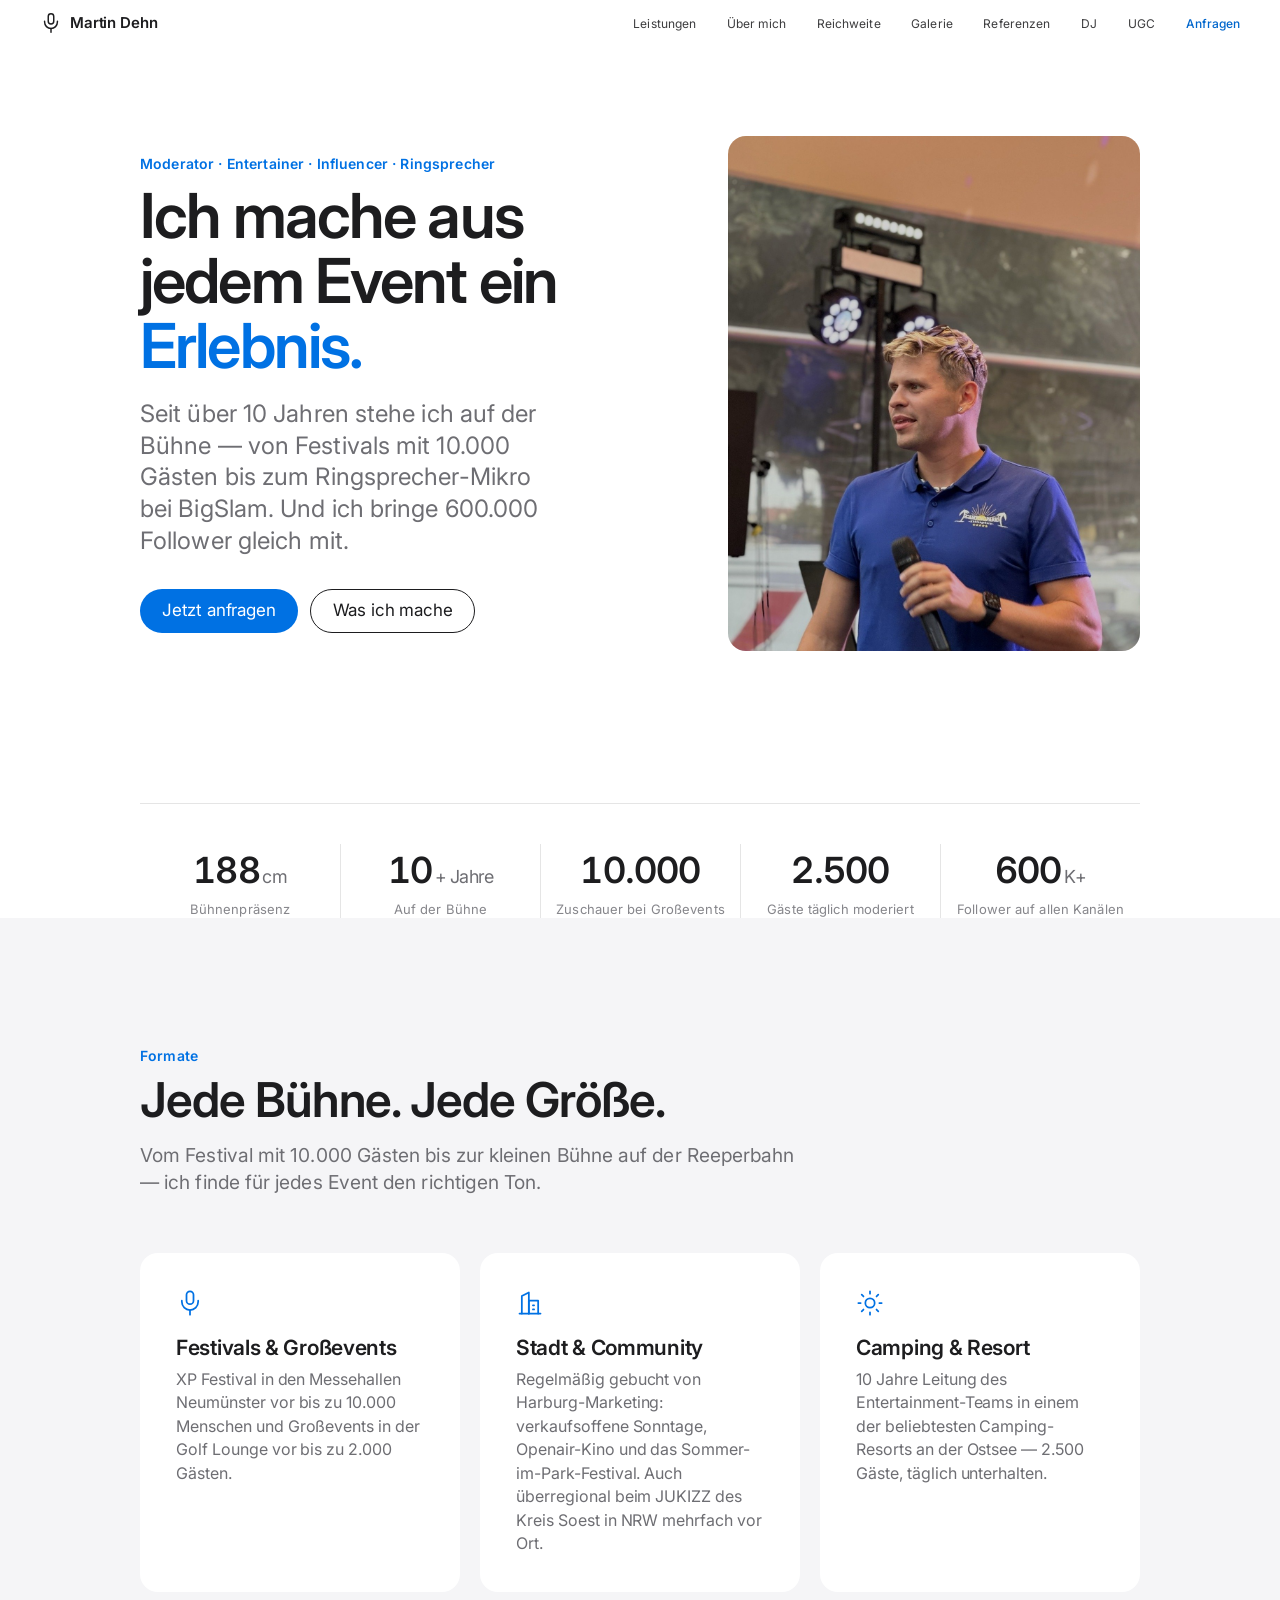
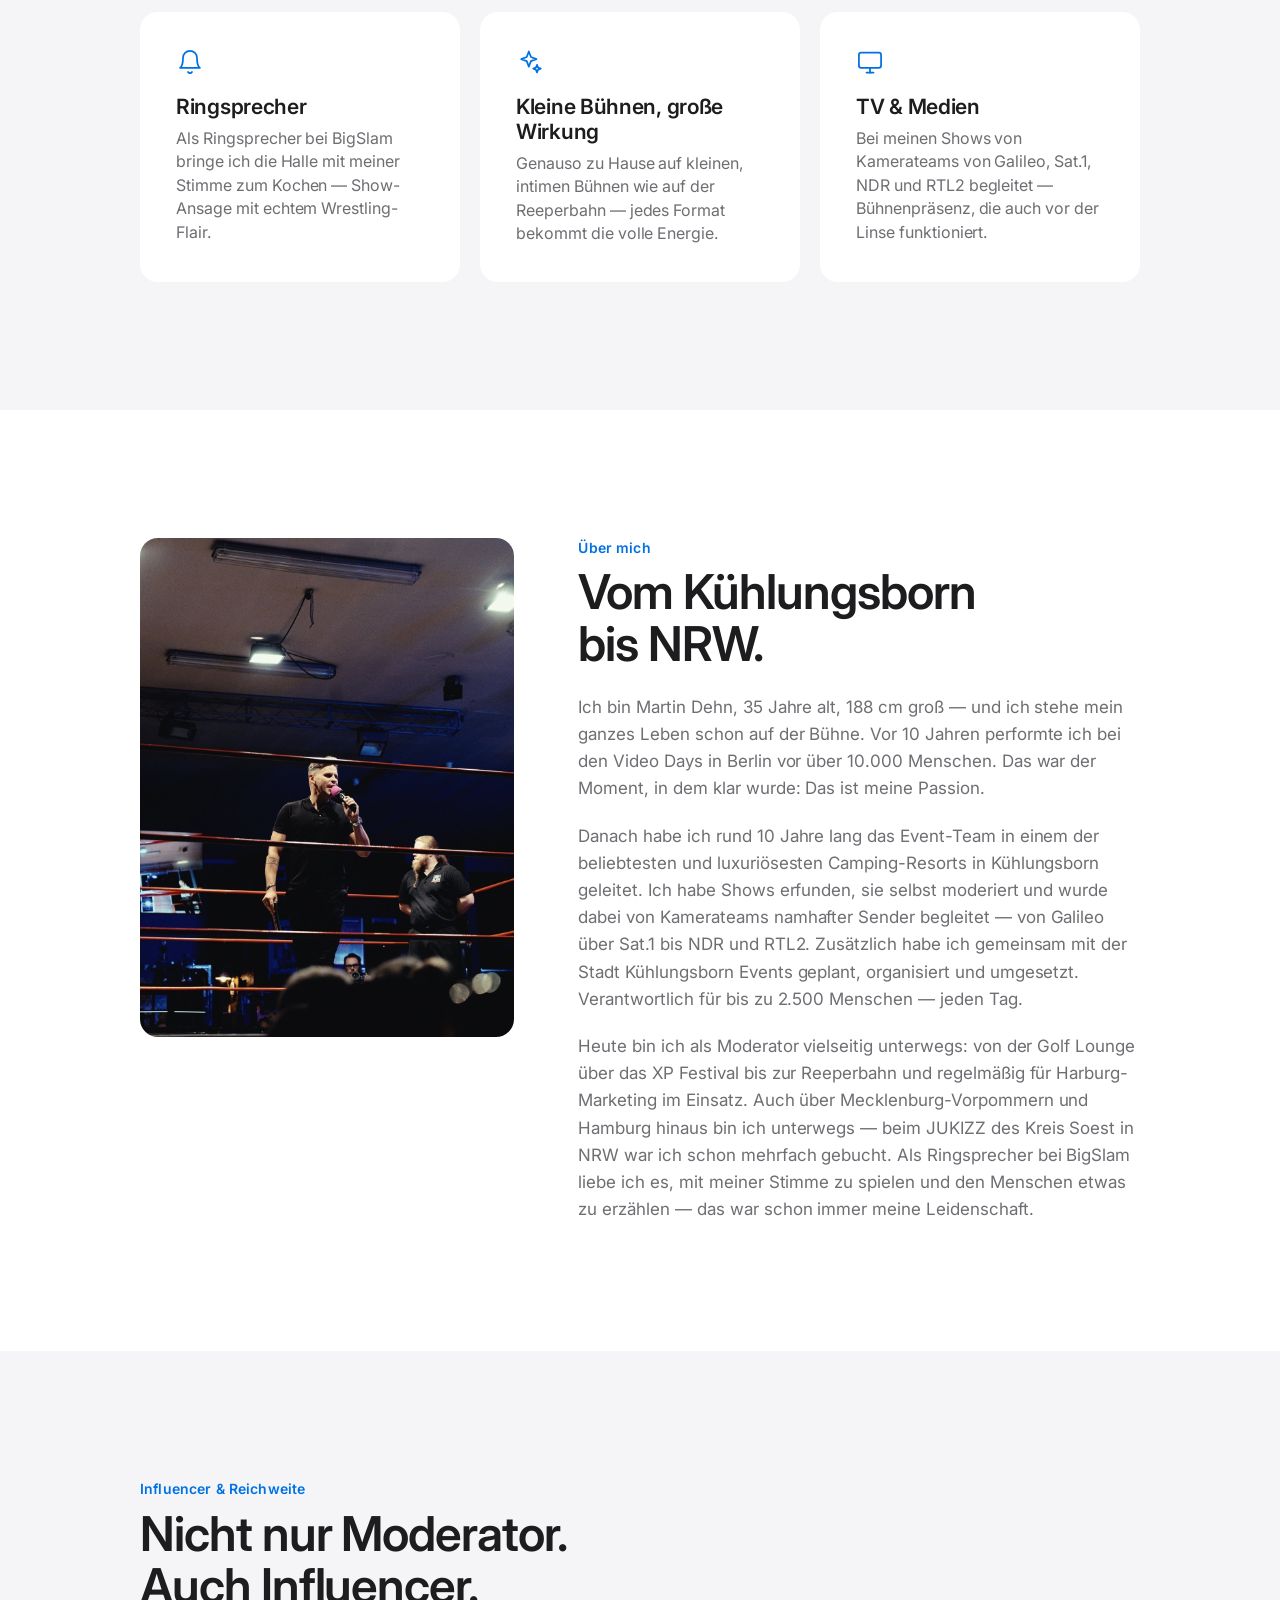
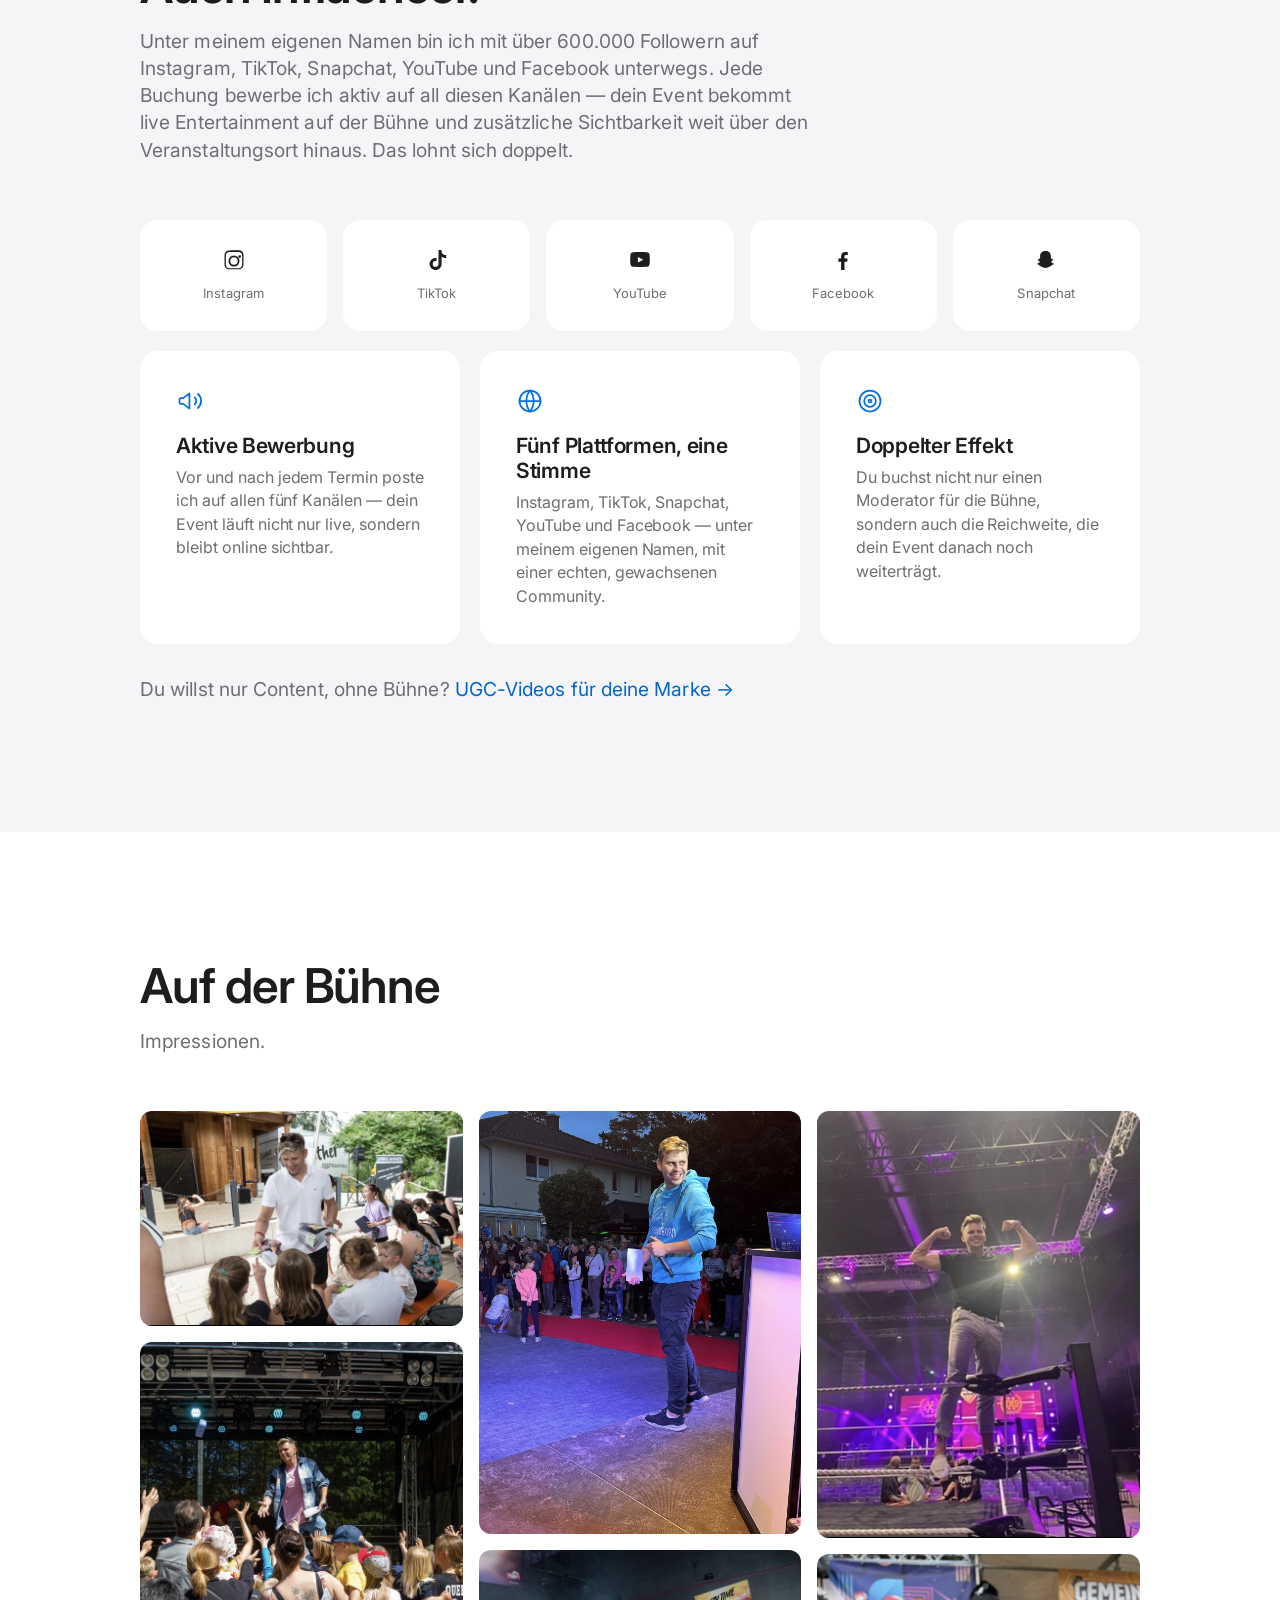
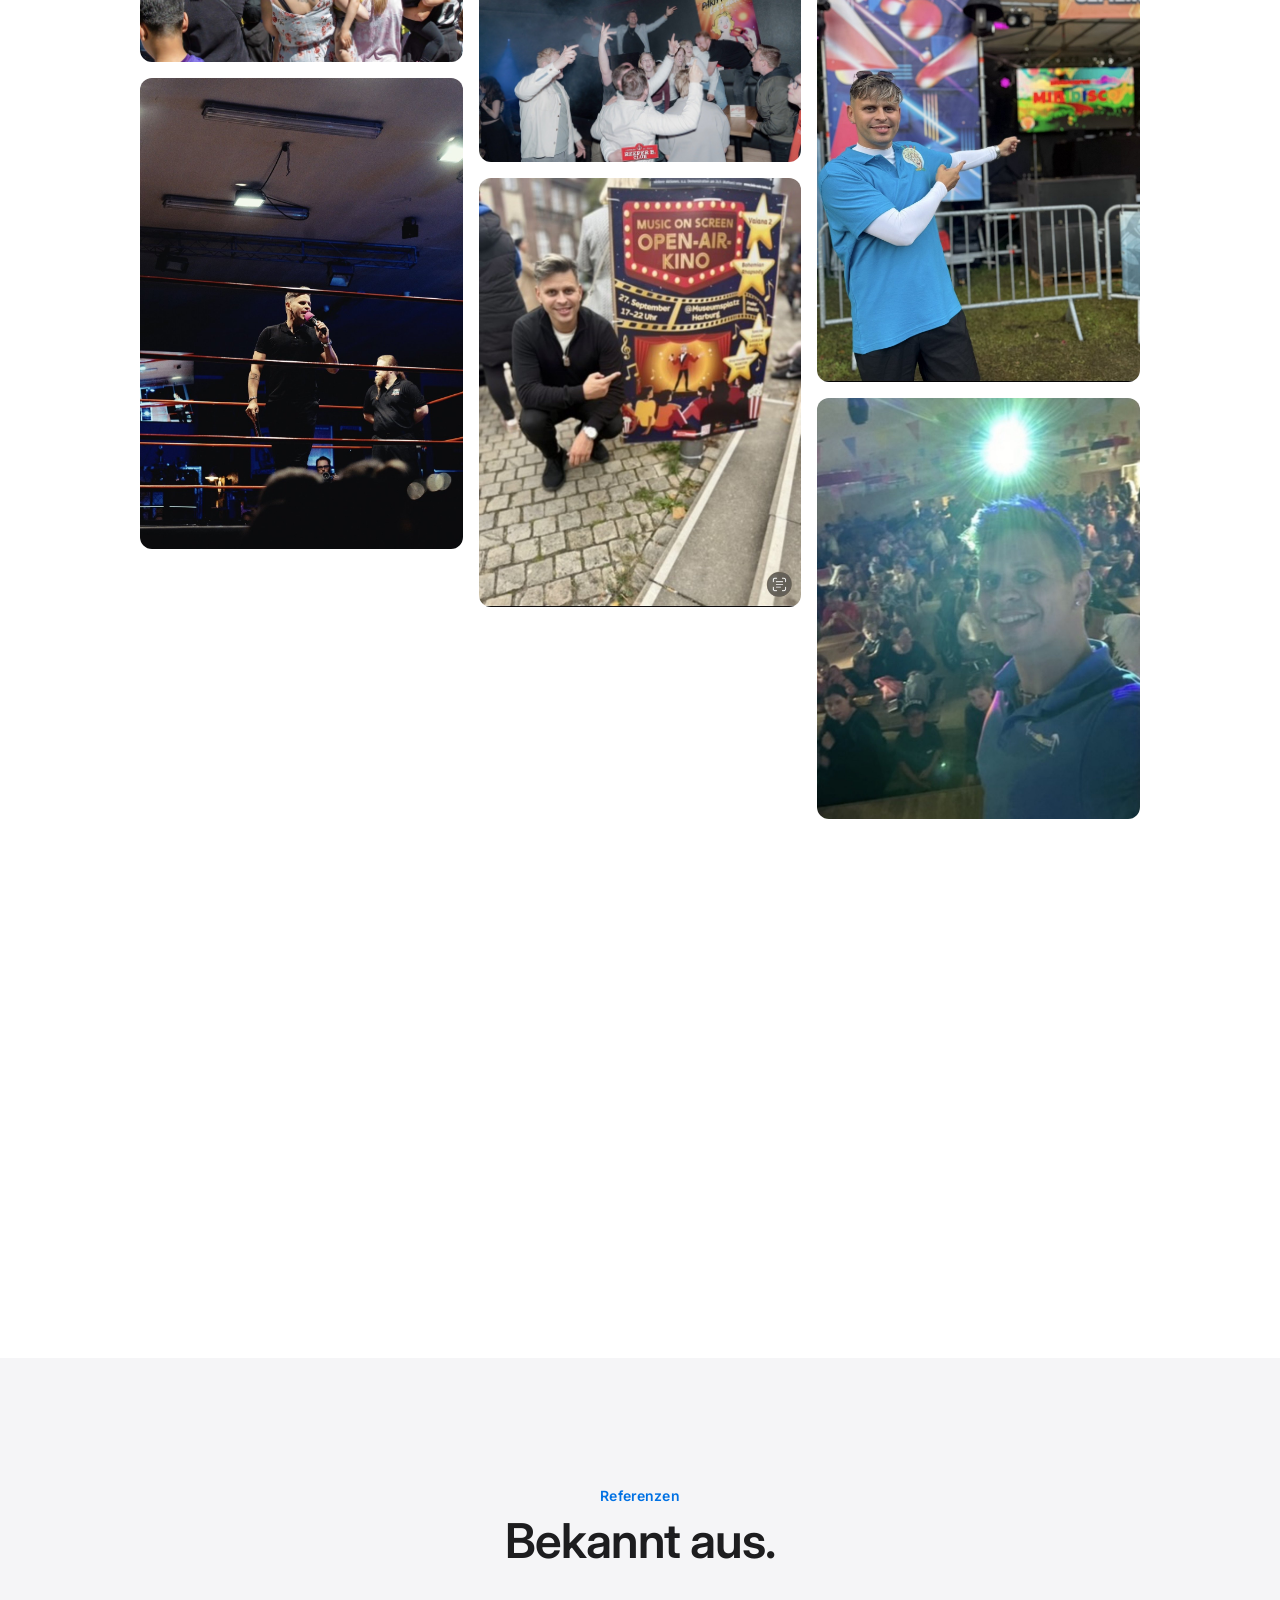
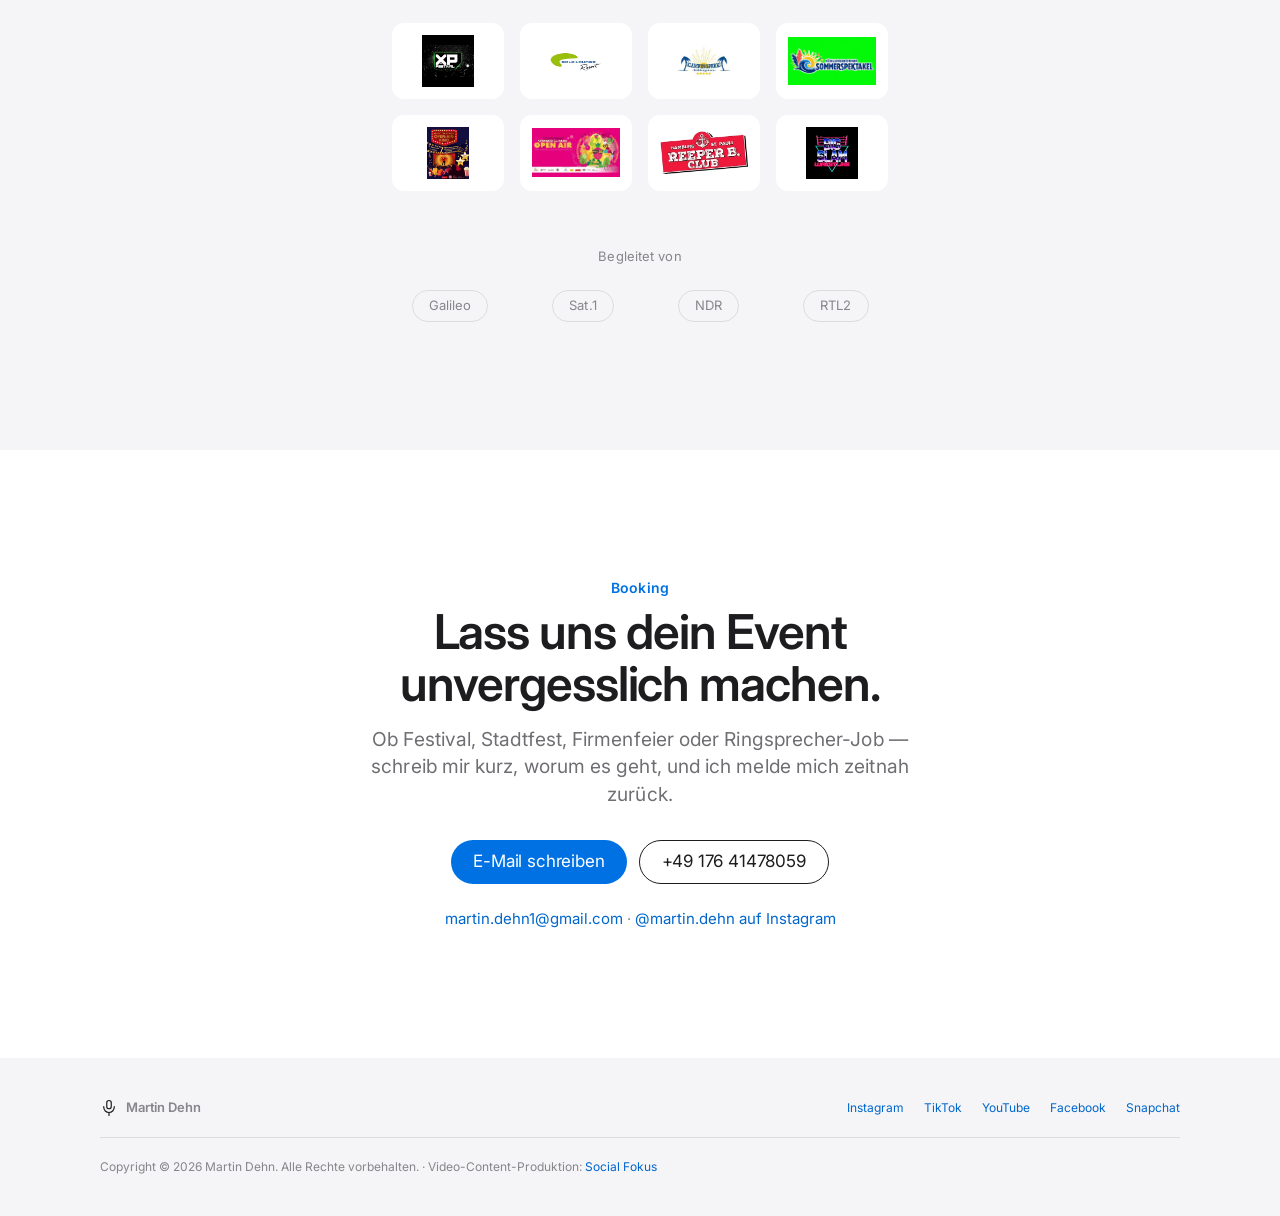
==== commit 605cb439: "Add DJ subpage for Martin Dehn" ====
--- a/index.html
+++ b/index.html
@@ -79,6 +79,7 @@
     <a href="#reichweite" class="nav-link">Reichweite</a>
     <a href="#galerie" class="nav-link">Galerie</a>
     <a href="#referenzen" class="nav-link">Referenzen</a>
+    <a href="dj/" class="nav-link">DJ</a>
     <a href="ugc/" class="nav-link">UGC</a>
     <a href="#booking" class="nav-link nav-cta">Anfragen</a>
   </nav>
--- a/assets/css/style.css
+++ b/assets/css/style.css
@@ -665,7 +665,7 @@
   .gallery-grid { column-count: 2; }
 }
 
-@media (max-width: 640px) {
+@media (max-width: 900px) {
   .nav-links {
     position: fixed;
     top: 3rem;
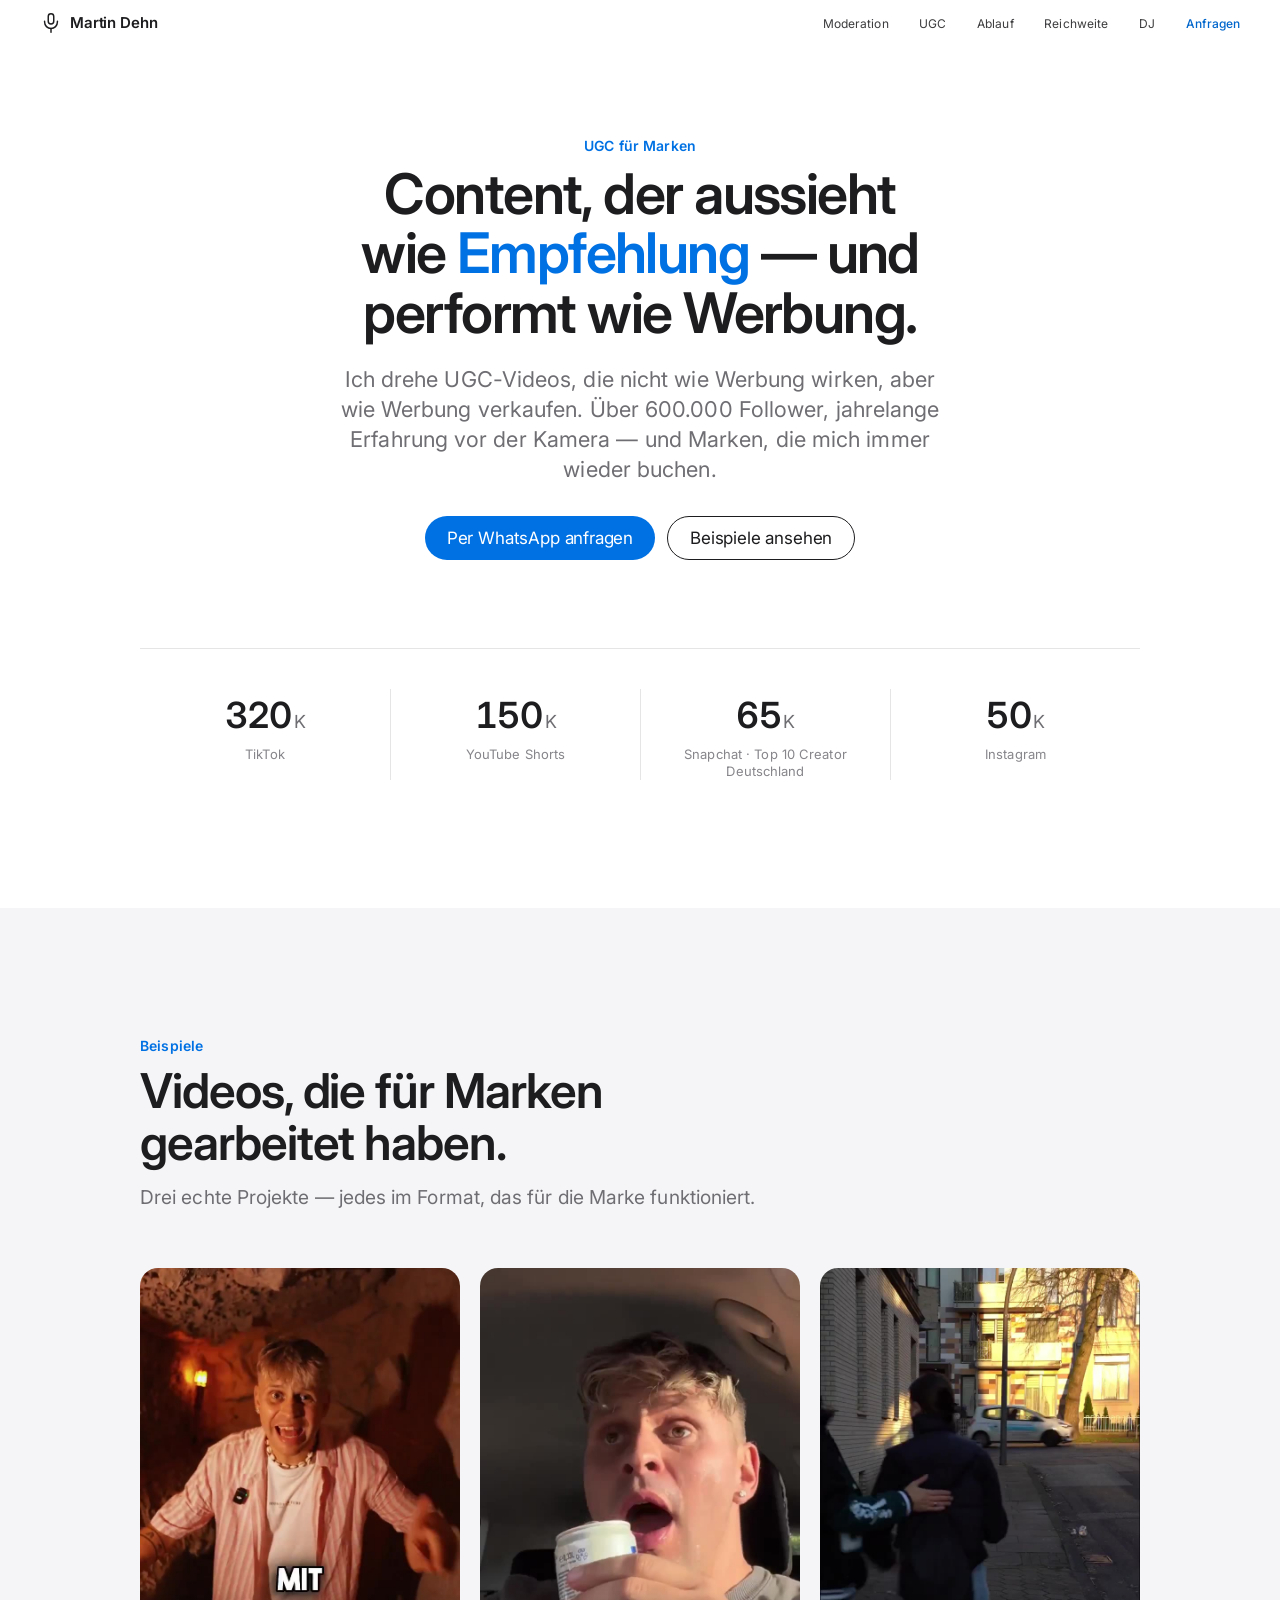
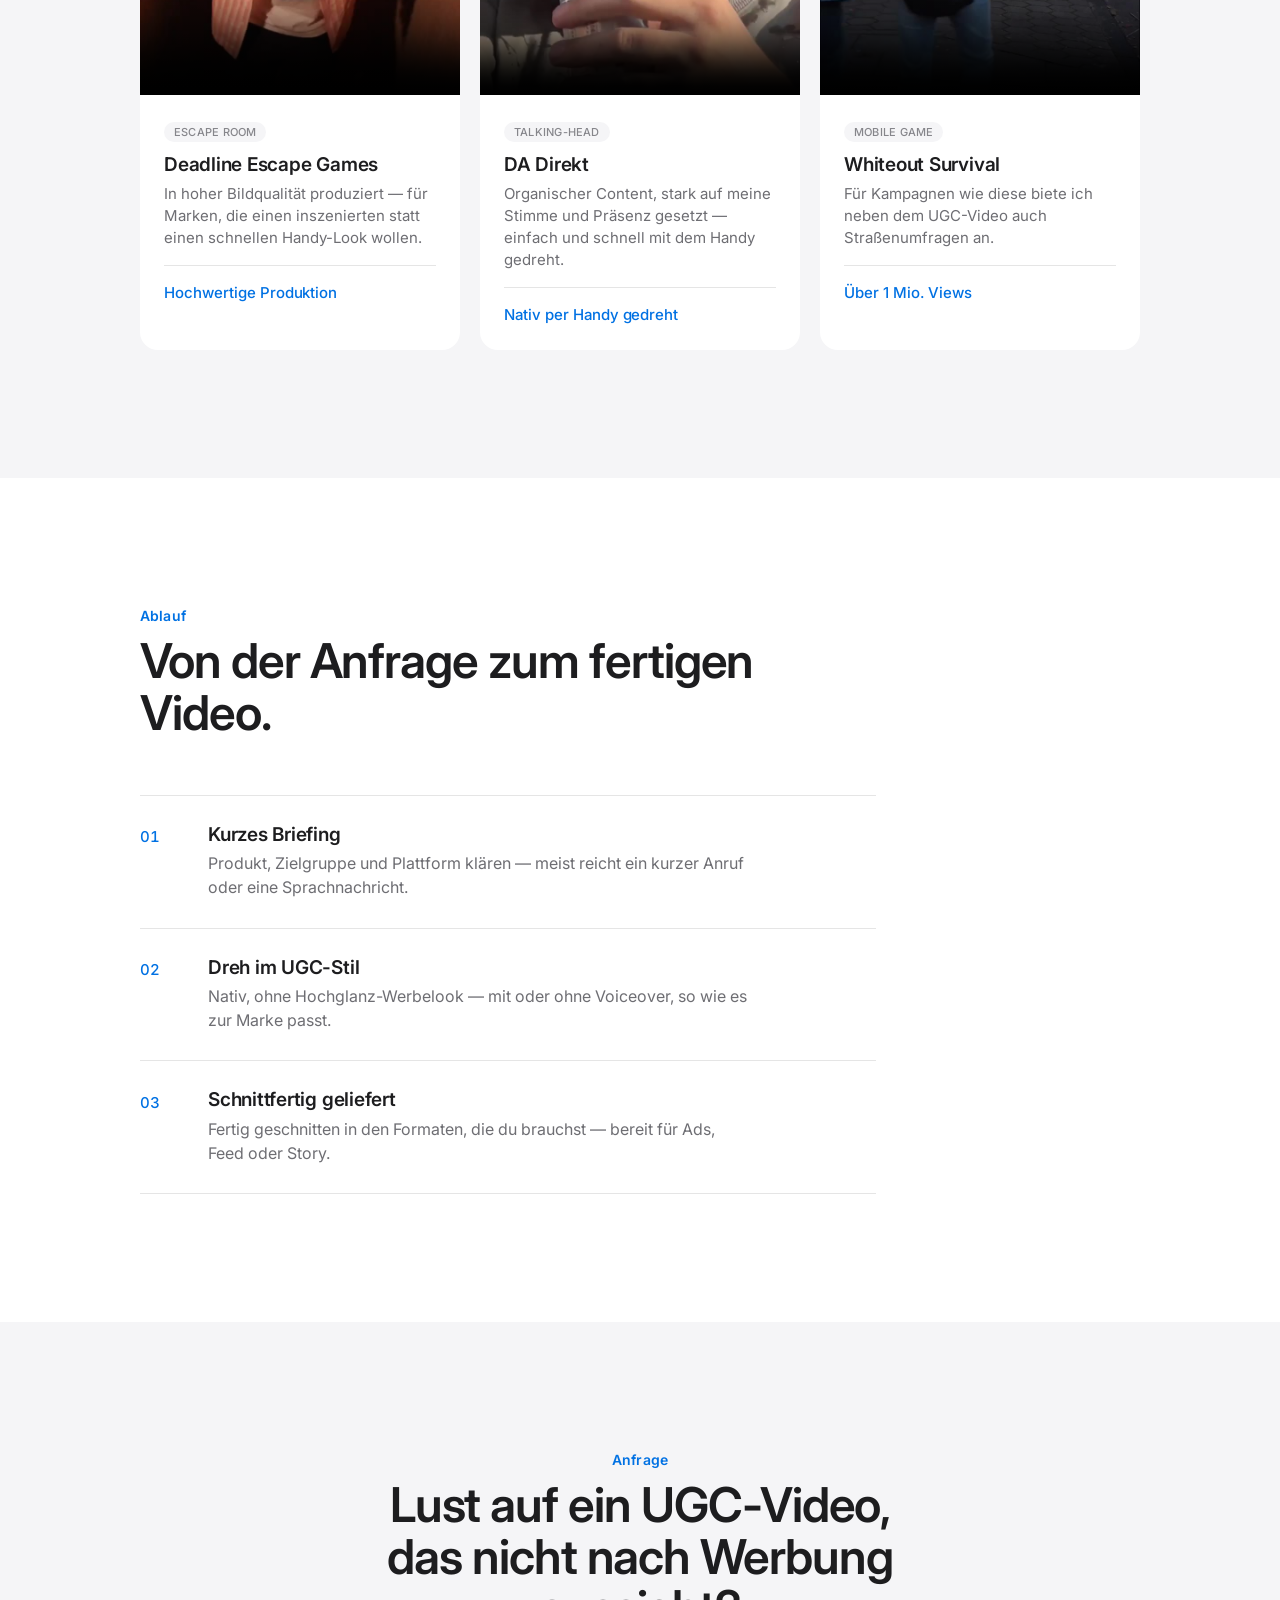
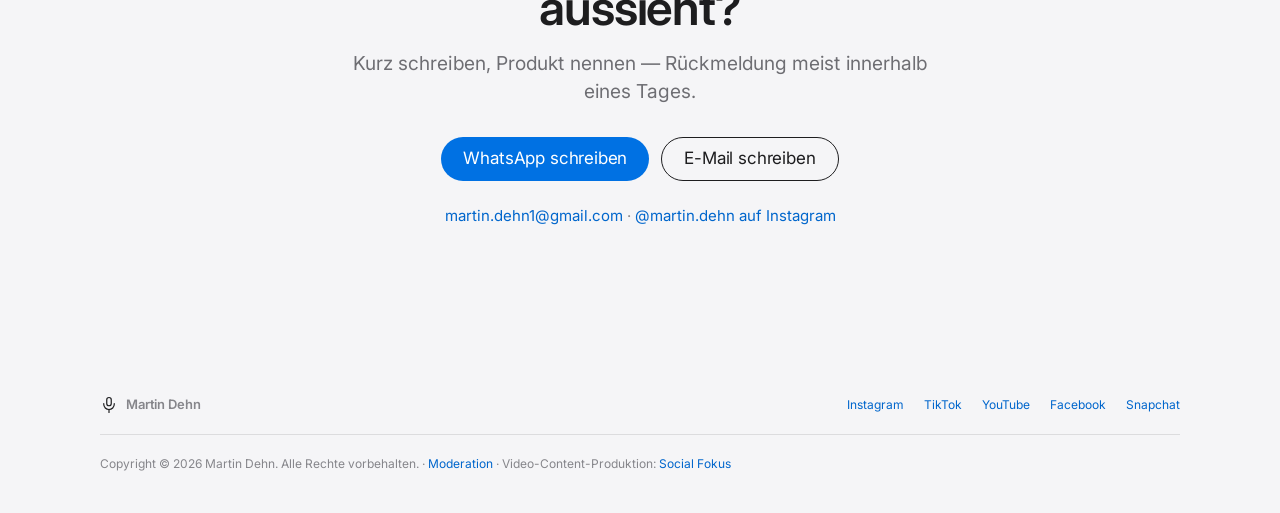
==== commit 7c01eb64: "Make UGC the homepage and move moderation to /moderator/" ====
--- a/index.html
+++ b/index.html
@@ -3,30 +3,25 @@
 <head>
 <meta charset="UTF-8">
 <meta name="viewport" content="width=device-width, initial-scale=1.0">
-<title>Martin Dehn — Moderator, Entertainer &amp; Influencer | 600.000+ Follower</title>
-<meta name="description" content="Martin Dehn: Moderator, Entertainer, Ringsprecher und Influencer mit über 600.000 Followern auf Instagram, TikTok, YouTube, Snapchat und Facebook. Buchbar für Festivals, Stadtfeste und Firmenevents von 50 bis 10.000 Gästen.">
+<title>UGC-Videos für Marken — Martin Dehn</title>
+<meta name="description" content="UGC-Videos von Martin Dehn: Content, der aussieht wie eine Empfehlung und performt wie Werbung. Über 600.000 Follower auf TikTok, YouTube Shorts, Snapchat und Instagram — Top 10 Snapchat-Creator Deutschland.">
 <meta name="robots" content="index, follow">
 <meta name="theme-color" content="#ffffff">
 <link rel="canonical" href="https://martindehn.com/">
-<!-- Gates the scroll-reveal styles on JS being alive. Without this, a failed
-     or blocked main.js would leave every revealable element at opacity 0 —
-     i.e. a blank page. Runs before the stylesheet, so there is no flash. -->
 <script>document.documentElement.classList.add('js');</script>
 
 <!-- Open Graph / Facebook, WhatsApp, LinkedIn -->
 <meta property="og:type" content="website">
 <meta property="og:url" content="https://martindehn.com/">
 <meta property="og:site_name" content="Martin Dehn">
-<meta property="og:title" content="Martin Dehn — Moderator, Entertainer &amp; Influencer">
-<meta property="og:description" content="Über 10 Jahre Bühnenerfahrung, Events von 50 bis 10.000 Gästen und 600.000 Follower auf Instagram, TikTok, YouTube, Snapchat und Facebook, die bei jeder Buchung mitwerben.">
+<meta property="og:title" content="UGC-Videos für Marken — Martin Dehn">
+<meta property="og:description" content="Content, der aussieht wie eine Empfehlung und performt wie Werbung. Über 600.000 Follower auf TikTok, YouTube Shorts, Snapchat und Instagram.">
 <meta property="og:image" content="https://martindehn.com/assets/img/martin-dehn-hero.jpg">
-<meta property="og:image:width" content="1200">
-<meta property="og:image:height" content="1200">
 
 <!-- Twitter / X -->
 <meta name="twitter:card" content="summary_large_image">
-<meta name="twitter:title" content="Martin Dehn — Moderator, Entertainer &amp; Influencer">
-<meta name="twitter:description" content="Über 10 Jahre Bühnenerfahrung, Events von 50 bis 10.000 Gästen und 600.000 Follower auf Instagram, TikTok, YouTube, Snapchat und Facebook, die bei jeder Buchung mitwerben.">
+<meta name="twitter:title" content="UGC-Videos für Marken — Martin Dehn">
+<meta name="twitter:description" content="Content, der aussieht wie eine Empfehlung und performt wie Werbung. Über 600.000 Follower auf TikTok, YouTube Shorts, Snapchat und Instagram.">
 <meta name="twitter:image" content="https://martindehn.com/assets/img/martin-dehn-hero.jpg">
 
 <link rel="icon" href="data:image/svg+xml,%3Csvg xmlns='http://www.w3.org/2000/svg' viewBox='0 0 100 100'%3E%3Crect width='100' height='100' rx='22' fill='%231d1d1f'/%3E%3Crect x='36' y='16' width='28' height='44' rx='14' fill='%23fff'/%3E%3Cpath d='M24 48v4a26 26 0 0 0 52 0v-4' stroke='%23fff' stroke-width='8' fill='none' stroke-linecap='round'/%3E%3Cpath d='M50 78v10' stroke='%23fff' stroke-width='8' stroke-linecap='round'/%3E%3C/svg%3E">
@@ -34,27 +29,24 @@
 <link rel="preconnect" href="https://fonts.gstatic.com" crossorigin>
 <link href="https://fonts.googleapis.com/css2?family=Inter:wght@400;500;600&display=swap" rel="stylesheet">
 <link rel="stylesheet" href="assets/css/style.css">
+<link rel="stylesheet" href="assets/css/ugc.css">
 
 <script type="application/ld+json">
 {
   "@context": "https://schema.org",
-  "@type": "Person",
-  "name": "Martin Dehn",
+  "@type": "Service",
+  "name": "UGC-Videoproduktion",
+  "serviceType": "User Generated Content für Marken",
   "url": "https://martindehn.com/",
-  "image": "https://martindehn.com/assets/img/martin-dehn-hero.jpg",
-  "jobTitle": "Moderator, Entertainer, Ringsprecher, Influencer",
-  "description": "Moderator und Influencer für Festivals, Stadtfeste und Firmenevents von 50 bis 10.000 Gästen. Über 10 Jahre Bühnenerfahrung und 600.000 Follower auf Instagram, TikTok, YouTube, Snapchat und Facebook.",
-  "email": "martin.dehn1@gmail.com",
-  "telephone": "+4917641478059",
-  "height": "188 cm",
-  "sameAs": [
-    "https://www.tiktok.com/@martin.dehn",
-    "https://www.youtube.com/martindehn",
-    "https://www.instagram.com/martin.dehn/",
-    "https://www.facebook.com/martin.dehn.35/",
-    "https://www.snapchat.com/@martin.dehn",
-    "https://socialfokus.de/"
-  ]
+  "description": "UGC-Videos im nativen Social-Media-Stil für Marken — gedreht und schnittfertig geliefert für Ads, Feed und Story.",
+  "areaServed": "DE",
+  "provider": {
+    "@type": "Person",
+    "name": "Martin Dehn",
+    "url": "https://martindehn.com/",
+    "email": "martin.dehn1@gmail.com",
+    "telephone": "+4917641478059"
+  }
 }
 </script>
 </head>
@@ -64,7 +56,7 @@
 
 <!-- NAV -->
 <header class="site-nav" id="siteNav">
-  <a href="#top" class="nav-logo" aria-label="Martin Dehn — Start">
+  <a href="/" class="nav-logo" aria-label="Martin Dehn — Startseite">
     <svg class="logo-mark" viewBox="0 0 24 24" fill="none" stroke="currentColor" stroke-width="1.6" stroke-linecap="round" stroke-linejoin="round" aria-hidden="true">
       <rect x="9" y="2" width="6" height="11" rx="3"/>
       <path d="M5 10v1a7 7 0 0 0 14 0v-1"/>
@@ -74,14 +66,12 @@
   </a>
 
   <nav class="nav-links" id="navLinks" aria-label="Hauptnavigation">
-    <a href="#leistungen" class="nav-link">Leistungen</a>
-    <a href="#ueber-mich" class="nav-link">Über mich</a>
-    <a href="#reichweite" class="nav-link">Reichweite</a>
-    <a href="#galerie" class="nav-link">Galerie</a>
-    <a href="#referenzen" class="nav-link">Referenzen</a>
+    <a href="moderator/#leistungen" class="nav-link">Moderation</a>
+    <a href="#cases" class="nav-link" aria-current="page">UGC</a>
+    <a href="#ablauf" class="nav-link">Ablauf</a>
+    <a href="moderator/#reichweite" class="nav-link">Reichweite</a>
     <a href="dj/" class="nav-link">DJ</a>
-    <a href="ugc/" class="nav-link">UGC</a>
-    <a href="#booking" class="nav-link nav-cta">Anfragen</a>
+    <a href="#anfrage" class="nav-link nav-cta">Anfragen</a>
   </nav>
 
   <button class="nav-toggle" id="navToggle" aria-label="Menü öffnen" aria-expanded="false" aria-controls="navLinks">
@@ -92,309 +82,149 @@
 <main id="top">
 
   <!-- HERO -->
-  <section class="hero">
-    <div class="hero-inner">
-      <p class="eyebrow reveal">Moderator · Entertainer · Influencer · Ringsprecher</p>
-      <h1 class="hero-title reveal">
-        Ich mache aus<br>
-        jedem Event ein<br>
-        <span class="hero-title-accent">Erlebnis.</span>
+  <section class="section ugc-hero">
+    <div class="ugc-hero-inner">
+      <p class="eyebrow reveal">UGC für Marken</p>
+      <h1 class="ugc-title reveal">
+        Content, der aussieht wie
+        <span class="hero-title-accent">Empfehlung</span> —
+        und performt wie Werbung.
       </h1>
-      <p class="hero-sub reveal">
-        Seit über 10 Jahren stehe ich auf der Bühne — von Festivals mit 10.000 Gästen
-        bis zum Ringsprecher-Mikro bei BigSlam. Und ich bringe 600.000 Follower gleich mit.
-      </p>
-      <div class="hero-actions reveal">
-        <a class="btn btn-primary" href="#booking">Jetzt anfragen</a>
-        <a class="btn btn-ghost" href="#leistungen">Was ich mache</a>
-      </div>
-    </div>
-    <div class="hero-portrait reveal" aria-hidden="true">
-      <div class="portrait-frame" style="background-image:url('assets/img/martin-dehn-hero.jpg')"></div>
-    </div>
-
-    <div class="spec-strip reveal" role="list" aria-label="Kurzprofil">
-      <div class="spec" role="listitem">
-        <span class="spec-value">188<span class="spec-unit">cm</span></span>
-        <span class="spec-label">Bühnenpräsenz</span>
-      </div>
-      <div class="spec" role="listitem">
-        <span class="spec-value">10<span class="spec-unit">+ Jahre</span></span>
-        <span class="spec-label">Auf der Bühne</span>
-      </div>
-      <div class="spec" role="listitem">
-        <span class="spec-value">10.000</span>
-        <span class="spec-label">Zuschauer bei Großevents</span>
-      </div>
-      <div class="spec" role="listitem">
-        <span class="spec-value">2.500</span>
-        <span class="spec-label">Gäste täglich moderiert</span>
-      </div>
-      <div class="spec" role="listitem">
-        <span class="spec-value">600<span class="spec-unit">K+</span></span>
-        <span class="spec-label">Follower auf allen Kanälen</span>
-      </div>
-    </div>
-  </section>
-
-  <!-- LEISTUNGEN / FORMATE -->
-  <section class="section section--alt" id="leistungen">
+      <p class="ugc-lead reveal">
+        Ich drehe UGC-Videos, die nicht wie Werbung wirken, aber wie Werbung verkaufen.
+        Über 600.000 Follower, jahrelange Erfahrung vor der Kamera — und Marken,
+        die mich immer wieder buchen.
+      </p>
+      <div class="booking-actions ugc-hero-actions reveal">
+        <a class="btn btn-primary" href="https://wa.me/4917641478059" target="_blank" rel="noopener">Per WhatsApp anfragen</a>
+        <a class="btn btn-ghost" href="#cases">Beispiele ansehen</a>
+      </div>
+    </div>
+
+    <div class="spec-strip reveal" role="list" aria-label="Reichweite nach Plattform">
+      <div class="spec" role="listitem">
+        <span class="spec-value">320<span class="spec-unit">K</span></span>
+        <span class="spec-label">TikTok</span>
+      </div>
+      <div class="spec" role="listitem">
+        <span class="spec-value">150<span class="spec-unit">K</span></span>
+        <span class="spec-label">YouTube Shorts</span>
+      </div>
+      <div class="spec" role="listitem">
+        <span class="spec-value">65<span class="spec-unit">K</span></span>
+        <span class="spec-label">Snapchat · Top 10 Creator Deutschland</span>
+      </div>
+      <div class="spec" role="listitem">
+        <span class="spec-value">50<span class="spec-unit">K</span></span>
+        <span class="spec-label">Instagram</span>
+      </div>
+    </div>
+  </section>
+
+  <!-- CASE STUDIES -->
+  <section class="section section--alt" id="cases">
     <div class="section-head reveal">
-      <p class="eyebrow">Formate</p>
-      <h2 class="section-title">Jede Bühne. Jede Größe.</h2>
-      <p class="section-sub">Vom Festival mit 10.000 Gästen bis zur kleinen Bühne auf der Reeperbahn — ich finde für jedes Event den richtigen Ton.</p>
-    </div>
-
-    <div class="card-grid">
-      <article class="card reveal">
-        <div class="card-icon" aria-hidden="true">
-          <svg viewBox="0 0 24 24" fill="none" stroke="currentColor" stroke-width="1.5" stroke-linecap="round" stroke-linejoin="round">
-            <rect x="9" y="2" width="6" height="11" rx="3"/>
-            <path d="M5 10v1a7 7 0 0 0 14 0v-1"/>
-            <path d="M12 18v4"/>
-          </svg>
-        </div>
-        <h3 class="card-title">Festivals &amp; Großevents</h3>
-        <p class="card-text">XP Festival in den Messehallen Neumünster vor bis zu 10.000 Menschen und Großevents in der Golf Lounge vor bis zu 2.000 Gästen.</p>
+      <p class="eyebrow">Beispiele</p>
+      <h2 class="section-title">Videos, die für Marken gearbeitet haben.</h2>
+      <p class="section-sub">
+        Drei echte Projekte — jedes im Format, das für die Marke funktioniert.
+      </p>
+    </div>
+
+    <div class="case-grid">
+      <article class="case-card reveal">
+        <div class="case-thumb">
+          <video class="case-video" controls preload="none" playsinline
+                 poster="assets/img/gallery/poster-deadline-escape.jpg">
+            <source src="assets/video/deadline-escape.mp4" type="video/mp4">
+          </video>
+        </div>
+        <div class="case-body">
+          <p class="case-tag">Escape Room</p>
+          <h3 class="case-title">Deadline Escape Games</h3>
+          <p class="case-text">In hoher Bildqualität produziert — für Marken, die einen inszenierten statt einen schnellen Handy-Look wollen.</p>
+          <p class="case-result">Hochwertige Produktion</p>
+        </div>
       </article>
 
-      <article class="card reveal">
-        <div class="card-icon" aria-hidden="true">
-          <svg viewBox="0 0 24 24" fill="none" stroke="currentColor" stroke-width="1.5" stroke-linecap="round" stroke-linejoin="round">
-            <path d="M3 21h18"/>
-            <path d="M5 21V6l6-3v18"/>
-            <path d="M11 21V10h8v11"/>
-            <path d="M14.5 14h1M14.5 17.5h1"/>
-          </svg>
-        </div>
-        <h3 class="card-title">Stadt &amp; Community</h3>
-        <p class="card-text">Regelmäßig gebucht von Harburg-Marketing: verkaufsoffene Sonntage, Openair-Kino und das Sommer-im-Park-Festival. Auch überregional beim JUKIZZ des Kreis Soest in NRW mehrfach vor Ort.</p>
+      <article class="case-card reveal">
+        <div class="case-thumb">
+          <video class="case-video" controls preload="none" playsinline
+                 poster="assets/img/gallery/poster-da-direkt.jpg">
+            <source src="assets/video/da-direkt.mp4" type="video/mp4">
+          </video>
+        </div>
+        <div class="case-body">
+          <p class="case-tag">Talking-Head</p>
+          <h3 class="case-title">DA Direkt</h3>
+          <p class="case-text">Organischer Content, stark auf meine Stimme und Präsenz gesetzt — einfach und schnell mit dem Handy gedreht.</p>
+          <p class="case-result">Nativ per Handy gedreht</p>
+        </div>
       </article>
 
-      <article class="card reveal">
-        <div class="card-icon" aria-hidden="true">
-          <svg viewBox="0 0 24 24" fill="none" stroke="currentColor" stroke-width="1.5" stroke-linecap="round" stroke-linejoin="round">
-            <circle cx="12" cy="12" r="4"/>
-            <path d="M12 2v2M12 20v2M4.9 4.9l1.5 1.5M17.6 17.6l1.5 1.5M2 12h2M20 12h2M4.9 19.1l1.5-1.5M17.6 6.4l1.5-1.5"/>
-          </svg>
-        </div>
-        <h3 class="card-title">Camping &amp; Resort</h3>
-        <p class="card-text">10 Jahre Leitung des Entertainment-Teams in einem der beliebtesten Camping-Resorts an der Ostsee — 2.500 Gäste, täglich unterhalten.</p>
+      <article class="case-card reveal">
+        <div class="case-thumb">
+          <video class="case-video" controls preload="none" playsinline
+                 poster="assets/img/gallery/poster-whiteout-survival.jpg">
+            <source src="assets/video/whiteout-survival.mp4" type="video/mp4">
+          </video>
+        </div>
+        <div class="case-body">
+          <p class="case-tag">Mobile Game</p>
+          <h3 class="case-title">Whiteout Survival</h3>
+          <p class="case-text">Für Kampagnen wie diese biete ich neben dem UGC-Video auch Straßenumfragen an.</p>
+          <p class="case-result">Über 1 Mio. Views</p>
+        </div>
       </article>
-
-      <article class="card reveal">
-        <div class="card-icon" aria-hidden="true">
-          <svg viewBox="0 0 24 24" fill="none" stroke="currentColor" stroke-width="1.5" stroke-linecap="round" stroke-linejoin="round">
-            <path d="M18 8.5a6 6 0 0 0-12 0c0 6.5-2.5 8.5-2.5 8.5h17S18 15 18 8.5"/>
-            <path d="M13.7 20.5a2 2 0 0 1-3.4 0"/>
-          </svg>
-        </div>
-        <h3 class="card-title">Ringsprecher</h3>
-        <p class="card-text">Als Ringsprecher bei BigSlam bringe ich die Halle mit meiner Stimme zum Kochen — Show-Ansage mit echtem Wrestling-Flair.</p>
-      </article>
-
-      <article class="card reveal">
-        <div class="card-icon" aria-hidden="true">
-          <svg viewBox="0 0 24 24" fill="none" stroke="currentColor" stroke-width="1.5" stroke-linecap="round" stroke-linejoin="round">
-            <path d="M11 3l1.8 4.7L17.5 9.5l-4.7 1.8L11 16l-1.8-4.7L4.5 9.5l4.7-1.8L11 3z"/>
-            <path d="M18 14.5l.9 2.3 2.3.9-2.3.9-.9 2.3-.9-2.3-2.3-.9 2.3-.9.9-2.3z"/>
-          </svg>
-        </div>
-        <h3 class="card-title">Kleine Bühnen, große Wirkung</h3>
-        <p class="card-text">Genauso zu Hause auf kleinen, intimen Bühnen wie auf der Reeperbahn — jedes Format bekommt die volle Energie.</p>
-      </article>
-
-      <article class="card reveal">
-        <div class="card-icon" aria-hidden="true">
-          <svg viewBox="0 0 24 24" fill="none" stroke="currentColor" stroke-width="1.5" stroke-linecap="round" stroke-linejoin="round">
-            <rect x="2.5" y="4" width="19" height="13" rx="2"/>
-            <path d="M9 21h6"/>
-            <path d="M12 17v4"/>
-          </svg>
-        </div>
-        <h3 class="card-title">TV &amp; Medien</h3>
-        <p class="card-text">Bei meinen Shows von Kamerateams von Galileo, Sat.1, NDR und RTL2 begleitet — Bühnenpräsenz, die auch vor der Linse funktioniert.</p>
-      </article>
-    </div>
-  </section>
-
-  <!-- ÜBER MICH -->
-  <section class="section section-about" id="ueber-mich">
-    <div class="about-grid">
-      <div class="about-media reveal" aria-hidden="true">
-        <div class="portrait-frame portrait-frame--tall" style="background-image:url('assets/img/gallery/gallery-03.jpg')"></div>
-      </div>
-      <div class="about-copy reveal">
-        <p class="eyebrow">Über mich</p>
-        <h2 class="section-title">Vom Kühlungsborn<br>bis NRW.</h2>
-        <p class="about-text">
-          Ich bin Martin Dehn, 35 Jahre alt, 188&nbsp;cm groß — und ich stehe mein ganzes
-          Leben schon auf der Bühne. Vor 10 Jahren performte ich bei den Video Days in
-          Berlin vor über 10.000 Menschen. Das war der Moment, in dem klar wurde: Das ist
-          meine Passion.
-        </p>
-        <p class="about-text">
-          Danach habe ich rund 10 Jahre lang das Event-Team in einem der beliebtesten und
-          luxuriösesten Camping-Resorts in Kühlungsborn geleitet. Ich habe Shows erfunden,
-          sie selbst moderiert und wurde dabei von Kamerateams namhafter Sender begleitet —
-          von Galileo über Sat.1 bis NDR und RTL2. Zusätzlich habe ich gemeinsam mit der
-          Stadt Kühlungsborn Events geplant, organisiert und umgesetzt. Verantwortlich für
-          bis zu 2.500 Menschen — jeden Tag.
-        </p>
-        <p class="about-text">
-          Heute bin ich als Moderator vielseitig unterwegs: von der Golf Lounge über das
-          XP Festival bis zur Reeperbahn und regelmäßig für Harburg-Marketing im Einsatz.
-          Auch über Mecklenburg-Vorpommern und Hamburg hinaus bin ich unterwegs — beim
-          JUKIZZ des Kreis Soest in NRW war ich schon mehrfach gebucht. Als Ringsprecher
-          bei BigSlam liebe ich es, mit meiner Stimme zu spielen und den Menschen etwas zu
-          erzählen — das war schon immer meine Leidenschaft.
-        </p>
-      </div>
-    </div>
-  </section>
-
-  <!-- REICHWEITE -->
-  <section class="section section--alt section-reach" id="reichweite">
+    </div>
+  </section>
+
+  <!-- ABLAUF -->
+  <section class="section" id="ablauf">
     <div class="section-head reveal">
-      <p class="eyebrow">Influencer &amp; Reichweite</p>
-      <h2 class="section-title">Nicht nur Moderator.<br>Auch Influencer.</h2>
+      <p class="eyebrow">Ablauf</p>
+      <h2 class="section-title">Von der Anfrage zum fertigen Video.</h2>
+    </div>
+
+    <ol class="step-list">
+      <li class="step reveal">
+        <span class="step-num" aria-hidden="true">01</span>
+        <div class="step-body">
+          <h3 class="step-title">Kurzes Briefing</h3>
+          <p class="step-text">Produkt, Zielgruppe und Plattform klären — meist reicht ein kurzer Anruf oder eine Sprachnachricht.</p>
+        </div>
+      </li>
+      <li class="step reveal">
+        <span class="step-num" aria-hidden="true">02</span>
+        <div class="step-body">
+          <h3 class="step-title">Dreh im UGC-Stil</h3>
+          <p class="step-text">Nativ, ohne Hochglanz-Werbelook — mit oder ohne Voiceover, so wie es zur Marke passt.</p>
+        </div>
+      </li>
+      <li class="step reveal">
+        <span class="step-num" aria-hidden="true">03</span>
+        <div class="step-body">
+          <h3 class="step-title">Schnittfertig geliefert</h3>
+          <p class="step-text">Fertig geschnitten in den Formaten, die du brauchst — bereit für Ads, Feed oder Story.</p>
+        </div>
+      </li>
+    </ol>
+  </section>
+
+  <!-- ANFRAGE -->
+  <section class="section section--alt section-booking" id="anfrage">
+    <div class="booking-inner reveal">
+      <p class="eyebrow">Anfrage</p>
+      <h2 class="section-title">Lust auf ein UGC-Video, das nicht nach Werbung aussieht?</h2>
       <p class="section-sub">
-        Unter meinem eigenen Namen bin ich mit über 600.000 Followern auf Instagram, TikTok,
-        Snapchat, YouTube und Facebook unterwegs. Jede Buchung bewerbe ich aktiv auf all
-        diesen Kanälen — dein Event bekommt live Entertainment auf der Bühne und zusätzliche
-        Sichtbarkeit weit über den Veranstaltungsort hinaus. Das lohnt sich doppelt.
-      </p>
-    </div>
-
-    <div class="platform-grid">
-      <a class="platform reveal" href="https://www.instagram.com/martin.dehn/" target="_blank" rel="noopener">
-        <svg viewBox="0 0 24 24" fill="currentColor" aria-hidden="true"><path d="M12 2.2c3.2 0 3.6 0 4.8.07 1.2.06 2.4.28 3.4 1.24.96 1 1.18 2.2 1.24 3.4.07 1.2.07 1.6.07 4.8s0 3.6-.07 4.8c-.06 1.2-.28 2.4-1.24 3.4-1 .96-2.2 1.18-3.4 1.24-1.2.07-1.6.07-4.8.07s-3.6 0-4.8-.07c-1.2-.06-2.4-.28-3.4-1.24-.96-1-1.18-2.2-1.24-3.4C2.5 15.6 2.5 15.2 2.5 12s0-3.6.07-4.8c.06-1.2.28-2.4 1.24-3.4 1-.96 2.2-1.18 3.4-1.24C8.4 2.2 8.8 2.2 12 2.2zm0 1.8c-3.14 0-3.5 0-4.7.07-.98.05-1.8.23-2.5.9-.66.66-.84 1.5-.9 2.48-.07 1.2-.07 1.56-.07 4.7s0 3.5.07 4.7c.06.98.24 1.8.9 2.48.7.67 1.52.85 2.5.9 1.2.07 1.56.07 4.7.07s3.5 0 4.7-.07c.98-.05 1.8-.23 2.5-.9.66-.66.84-1.5.9-2.48.07-1.2.07-1.56.07-4.7s0-3.5-.07-4.7c-.06-.98-.24-1.82-.9-2.48-.7-.67-1.52-.85-2.5-.9-1.2-.07-1.56-.07-4.7-.07zm0 3.5a5.5 5.5 0 1 1 0 11 5.5 5.5 0 0 1 0-11zm0 1.8a3.7 3.7 0 1 0 0 7.4 3.7 3.7 0 0 0 0-7.4zm5.7-2a1.3 1.3 0 1 1 0 2.6 1.3 1.3 0 0 1 0-2.6z"/></svg>
-        <span class="platform-name">Instagram</span>
-      </a>
-      <a class="platform reveal" href="https://www.tiktok.com/@martin.dehn" target="_blank" rel="noopener">
-        <svg viewBox="0 0 24 24" fill="currentColor" aria-hidden="true"><path d="M16.6 2h-3.1v13.9c0 1.6-1.3 2.9-2.9 2.9a2.9 2.9 0 0 1-2.9-2.9 2.9 2.9 0 0 1 2.9-2.9c.3 0 .6 0 .9.1V10c-.3 0-.6-.1-.9-.1-3.3 0-6 2.7-6 6s2.7 6 6 6 6-2.7 6-6V8.7a7.9 7.9 0 0 0 4.6 1.5V7.1c-1.9 0-3.6-1-4.6-2.6V2z"/></svg>
-        <span class="platform-name">TikTok</span>
-      </a>
-      <a class="platform reveal" href="https://www.youtube.com/martindehn" target="_blank" rel="noopener">
-        <svg viewBox="0 0 24 24" fill="currentColor" aria-hidden="true"><path d="M21.6 7.2s-.2-1.5-.8-2.1c-.8-.8-1.7-.8-2.1-.9C15.9 4 12 4 12 4s-3.9 0-6.7.2c-.4.1-1.3.1-2.1.9-.6.6-.8 2.1-.8 2.1S2.2 9 2.2 10.8v1.4c0 1.8.2 3.6.2 3.6s.2 1.5.8 2.1c.8.8 1.9.8 2.3.9C7 19 12 19 12 19s3.9 0 6.7-.2c.4-.1 1.3-.1 2.1-.9.6-.6.8-2.1.8-2.1s.2-1.8.2-3.6v-1.4c0-1.8-.2-3.6-.2-3.6zM9.9 14.6V9l5.4 2.8-5.4 2.8z"/></svg>
-        <span class="platform-name">YouTube</span>
-      </a>
-      <a class="platform reveal" href="https://www.facebook.com/martin.dehn.35/" target="_blank" rel="noopener">
-        <svg viewBox="0 0 24 24" fill="currentColor" aria-hidden="true"><path d="M13.5 21.9v-8.1h2.7l.4-3.2h-3.1V8.5c0-.9.3-1.6 1.6-1.6h1.7V4c-.3 0-1.3-.1-2.5-.1-2.5 0-4.2 1.5-4.2 4.3v2.4H7.4v3.2h2.7v8.1h3.4z"/></svg>
-        <span class="platform-name">Facebook</span>
-      </a>
-      <a class="platform reveal" href="https://www.snapchat.com/@martin.dehn" target="_blank" rel="noopener">
-        <svg viewBox="0 0 24 24" fill="currentColor" aria-hidden="true"><path d="M12 3c2.9 0 4.9 2.2 4.9 5v1.9c0 .3.3.6.9.9.5.3 1.3.5 1.3 1.1 0 .5-.7.8-1.4 1-.3.1-.5.3-.4.6.2.9.9 1.6 2.1 1.9.2 0 .4.3.3.5-.2.6-1.2.8-2 1-.1.3-.2.7-.3 1-.1.2-.3.3-.6.3-.8 0-1.4.5-2.6 1-.9.3-1.8.7-2.7.7-.9 0-1.8-.4-2.7-.7-1.2-.5-1.8-1-2.6-1-.3 0-.5-.1-.6-.3-.1-.3-.2-.7-.3-1-.8-.2-1.8-.4-2-1-.1-.2.1-.5.3-.5 1.2-.3 1.9-1 2.1-1.9.1-.3-.1-.5-.4-.6-.7-.2-1.4-.5-1.4-1 0-.6.8-.8 1.3-1.1.6-.3.9-.6.9-.9V8c0-2.8 2-5 4.9-5z"/></svg>
-        <span class="platform-name">Snapchat</span>
-      </a>
-    </div>
-
-    <div class="card-grid reach-benefits">
-      <article class="card reveal">
-        <div class="card-icon" aria-hidden="true">
-          <svg viewBox="0 0 24 24" fill="none" stroke="currentColor" stroke-width="1.5" stroke-linecap="round" stroke-linejoin="round">
-            <path d="M3 10.5v3a1 1 0 0 0 1 1h2.2l5.3 4V5.5l-5.3 4H4a1 1 0 0 0-1 1z"/>
-            <path d="M16 9a4 4 0 0 1 0 6"/>
-            <path d="M18.8 6a8 8 0 0 1 0 12"/>
-          </svg>
-        </div>
-        <h3 class="card-title">Aktive Bewerbung</h3>
-        <p class="card-text">Vor und nach jedem Termin poste ich auf allen fünf Kanälen — dein Event läuft nicht nur live, sondern bleibt online sichtbar.</p>
-      </article>
-      <article class="card reveal">
-        <div class="card-icon" aria-hidden="true">
-          <svg viewBox="0 0 24 24" fill="none" stroke="currentColor" stroke-width="1.5" stroke-linecap="round" stroke-linejoin="round">
-            <circle cx="12" cy="12" r="9"/>
-            <path d="M3 12h18"/>
-            <path d="M12 3a14.5 14.5 0 0 1 0 18 14.5 14.5 0 0 1 0-18z"/>
-          </svg>
-        </div>
-        <h3 class="card-title">Fünf Plattformen, eine Stimme</h3>
-        <p class="card-text">Instagram, TikTok, Snapchat, YouTube und Facebook — unter meinem eigenen Namen, mit einer echten, gewachsenen Community.</p>
-      </article>
-      <article class="card reveal">
-        <div class="card-icon" aria-hidden="true">
-          <svg viewBox="0 0 24 24" fill="none" stroke="currentColor" stroke-width="1.5" stroke-linecap="round" stroke-linejoin="round">
-            <circle cx="12" cy="12" r="9"/>
-            <circle cx="12" cy="12" r="5"/>
-            <circle cx="12" cy="12" r="1.25"/>
-          </svg>
-        </div>
-        <h3 class="card-title">Doppelter Effekt</h3>
-        <p class="card-text">Du buchst nicht nur einen Moderator für die Bühne, sondern auch die Reichweite, die dein Event danach noch weiterträgt.</p>
-      </article>
-    </div>
-
-    <p class="section-sub reach-link reveal">
-      Du willst nur Content, ohne Bühne? <a href="ugc/">UGC-Videos für deine Marke →</a>
-    </p>
-  </section>
-
-  <!-- GALERIE -->
-  <section class="section" id="galerie">
-    <div class="section-head reveal">
-      <h2 class="section-title">Auf der Bühne</h2>
-      <p class="section-sub">Impressionen.</p>
-    </div>
-
-    <div class="gallery-grid">
-      <div class="gallery-item reveal"><img src="assets/img/gallery/gallery-01.jpg" alt="Martin Dehn auf der Bühne" loading="lazy"></div>
-      <div class="gallery-item reveal"><img src="assets/img/gallery/gallery-02.jpg" alt="Martin Dehn auf der Bühne" loading="lazy"></div>
-      <div class="gallery-item reveal"><img src="assets/img/gallery/gallery-03.jpg" alt="Martin Dehn auf der Bühne" loading="lazy"></div>
-      <div class="gallery-item reveal"><img src="assets/img/gallery/gallery-04.jpg" alt="Martin Dehn auf der Bühne" loading="lazy"></div>
-      <div class="gallery-item reveal"><img src="assets/img/gallery/gallery-05.jpg" alt="Martin Dehn auf der Bühne" loading="lazy"></div>
-      <div class="gallery-item reveal"><img src="assets/img/gallery/gallery-06.jpg" alt="Martin Dehn auf der Bühne" loading="lazy"></div>
-      <div class="gallery-item reveal"><img src="assets/img/gallery/gallery-07.jpg" alt="Martin Dehn auf der Bühne" loading="lazy"></div>
-      <div class="gallery-item reveal"><img src="assets/img/gallery/gallery-08.jpg" alt="Martin Dehn auf der Bühne" loading="lazy"></div>
-      <div class="gallery-item reveal"><img src="assets/img/gallery/gallery-09.jpg" alt="Martin Dehn auf der Bühne" loading="lazy"></div>
-      <div class="gallery-item reveal"><img src="assets/img/gallery/gallery-10.jpg" alt="Martin Dehn auf der Bühne" loading="lazy"></div>
-      <div class="gallery-item reveal"><img src="assets/img/gallery/gallery-11.jpg" alt="Martin Dehn auf der Bühne" loading="lazy"></div>
-      <div class="gallery-item reveal"><img src="assets/img/gallery/gallery-12.jpg" alt="Martin Dehn auf der Bühne" loading="lazy"></div>
-    </div>
-  </section>
-
-  <!-- REFERENZEN -->
-  <section class="section section--alt section-logos" id="referenzen">
-    <div class="section-head reveal">
-      <p class="eyebrow">Referenzen</p>
-      <h2 class="section-title">Bekannt aus.</h2>
-    </div>
-
-    <div class="logo-row logo-row--brand reveal" aria-label="Kunden und Partner">
-      <img src="assets/img/logos/xp-festival.jpg" alt="XP Festival" loading="lazy">
-      <img src="assets/img/logos/golf-lounge-resort.webp" alt="Golf Lounge Resort" loading="lazy">
-      <img src="assets/img/logos/campingpark-kuehlungsborn.jpg" alt="CampingPark Kühlungsborn" loading="lazy">
-      <img src="assets/img/logos/sommer-spektakel-kuehlungsborn.png" alt="Sommer Spektakel Kühlungsborn" loading="lazy">
-      <img src="assets/img/logos/open-air-kino-harburg.png" alt="Open Air Kino Harburg" loading="lazy">
-      <img src="assets/img/logos/sommer-im-park.jpg" alt="Sommer im Park" loading="lazy">
-      <img src="assets/img/logos/reeper-b-club.avif" alt="Reeper B. Club" loading="lazy">
-      <img src="assets/img/logos/big-slam-wrestling.webp" alt="Big Slam Wrestling" loading="lazy">
-    </div>
-
-    <p class="logo-row-label reveal">Begleitet von</p>
-    <div class="logo-row logo-row--tv reveal" aria-label="TV-Sender">
-      <img src="assets/img/tv/galileo.svg" alt="Galileo" loading="lazy">
-      <img src="assets/img/tv/sat1.svg" alt="Sat.1" loading="lazy">
-      <img src="assets/img/tv/ndr.svg" alt="NDR" loading="lazy">
-      <img src="assets/img/tv/rtl2.svg" alt="RTL2" loading="lazy">
-    </div>
-  </section>
-
-  <!-- BOOKING -->
-  <section class="section section-booking" id="booking">
-    <div class="booking-inner reveal">
-      <p class="eyebrow">Booking</p>
-      <h2 class="section-title">Lass uns dein Event unvergesslich machen.</h2>
-      <p class="section-sub">
-        Ob Festival, Stadtfest, Firmenfeier oder Ringsprecher-Job — schreib mir kurz,
-        worum es geht, und ich melde mich zeitnah zurück.
+        Kurz schreiben, Produkt nennen — Rückmeldung meist innerhalb eines Tages.
       </p>
       <div class="booking-actions">
-        <a class="btn btn-primary" href="mailto:martin.dehn1@gmail.com?subject=Booking-Anfrage">E-Mail schreiben</a>
-        <a class="btn btn-ghost" href="tel:+4917641478059">+49 176 41478059</a>
+        <a class="btn btn-primary" href="https://wa.me/4917641478059" target="_blank" rel="noopener">WhatsApp schreiben</a>
+        <a class="btn btn-ghost" href="mailto:martin.dehn1@gmail.com?subject=UGC-Anfrage">E-Mail schreiben</a>
       </div>
       <p class="booking-contact-line">
-        <a href="mailto:martin.dehn1@gmail.com?subject=Booking-Anfrage">martin.dehn1@gmail.com</a>
+        <a href="mailto:martin.dehn1@gmail.com?subject=UGC-Anfrage">martin.dehn1@gmail.com</a>
         · <a href="https://www.instagram.com/martin.dehn/" target="_blank" rel="noopener">@martin.dehn auf Instagram</a>
       </p>
     </div>
@@ -405,7 +235,7 @@
 <!-- FOOTER -->
 <footer class="site-footer">
   <div class="footer-inner">
-    <a href="#top" class="nav-logo" aria-label="Martin Dehn — Start">
+    <a href="/" class="nav-logo" aria-label="Martin Dehn — Startseite">
       <svg class="logo-mark" viewBox="0 0 24 24" fill="none" stroke="currentColor" stroke-width="1.6" stroke-linecap="round" stroke-linejoin="round" aria-hidden="true">
         <rect x="9" y="2" width="6" height="11" rx="3"/>
         <path d="M5 10v1a7 7 0 0 0 14 0v-1"/>
@@ -424,6 +254,7 @@
 
     <p class="footer-meta">
       Copyright © <span id="year"></span> Martin Dehn. Alle Rechte vorbehalten. ·
+      <a href="moderator/">Moderation</a> ·
       Video-Content-Produktion: <a href="https://socialfokus.de/" target="_blank" rel="noopener">Social Fokus</a>
     </p>
   </div>
--- a/assets/css/ugc.css
+++ b/assets/css/ugc.css
@@ -0,0 +1,179 @@
+/* ==========================================================================
+   UGC subpage — extends style.css with the few pieces the homepage lacks.
+   Everything else (nav, bands, cards, buttons, specs, reveals) is inherited.
+   ========================================================================== */
+
+/* ---- Hero ---- */
+/* Single column and centred: there is no product photo to balance a split
+   layout here, and a lone column of text pinned left reads as unfinished. */
+.ugc-hero {
+  padding-top: clamp(6rem, 13vw, 8.5rem);
+  text-align: center;
+}
+
+.ugc-hero-inner {
+  max-width: 46rem;
+  margin: 0 auto;
+}
+
+.ugc-title {
+  font-size: clamp(2.25rem, 5vw, 3.5rem);
+  font-weight: 600;
+  line-height: 1.07;
+  letter-spacing: -0.028em; /* tightest tracking sits on the largest type */
+  text-wrap: balance;
+}
+
+.ugc-lead {
+  margin: 1.25rem auto 0;
+  max-width: 38rem;
+  font-size: clamp(1.125rem, 1.7vw, 1.375rem);
+  line-height: 1.38;
+  letter-spacing: 0.004em;
+  color: var(--text-dim);
+}
+
+.ugc-hero-actions { margin-top: 2rem; }
+
+/* The shared spec strip is built for the homepage's five figures; this page
+   has four, which would otherwise leave an empty fifth column on the right. */
+.ugc-hero .spec-strip { grid-template-columns: repeat(4, 1fr); }
+
+/* ---- Case studies ---- */
+.case-grid {
+  display: grid;
+  grid-template-columns: repeat(3, 1fr);
+  gap: 1.25rem;
+}
+
+.case-card {
+  border-radius: var(--radius-lg);
+  background: #fff;
+  overflow: hidden;
+}
+
+/* Vertical frame, matching the aspect the finished videos ship in.
+   Deliberately a step darker than --bg-alt: the card sits on a --bg-alt band,
+   so reusing that token would make the whole upper half of the card vanish. */
+.case-thumb {
+  aspect-ratio: 3 / 4;
+  background: #e8e8ed;
+  display: flex;
+  align-items: center;
+  justify-content: center;
+}
+
+.case-thumb-label {
+  font-size: 0.8125rem;
+  letter-spacing: 0.008em;
+  color: var(--text-faint);
+}
+
+.case-video {
+  width: 100%;
+  height: 100%;
+  object-fit: cover;
+}
+
+.case-body { padding: 1.5rem; }
+
+.case-tag {
+  display: inline-block;
+  margin-bottom: 0.75rem;
+  padding: 0.125rem 0.625rem;
+  border-radius: 980px;
+  background: var(--bg-alt);
+  font-size: 0.6875rem;
+  font-weight: 500;
+  letter-spacing: 0.02em;
+  text-transform: uppercase;
+  color: var(--text-faint);
+}
+
+.case-title {
+  font-size: 1.1875rem;
+  font-weight: 600;
+  line-height: 1.2;
+  letter-spacing: -0.012em;
+  margin-bottom: 0.375rem;
+}
+
+.case-text {
+  font-size: 0.9375rem;
+  line-height: 1.47;
+  color: var(--text-dim);
+}
+
+.case-result {
+  margin-top: 1rem;
+  padding-top: 1rem;
+  border-top: 1px solid var(--border);
+  font-size: 0.9375rem;
+  font-weight: 500;
+  letter-spacing: -0.002em;
+  color: var(--accent);
+}
+
+/* ---- Ablauf ----
+   Numbered because the steps are a real sequence: the briefing has to
+   happen before the shoot, and the shoot before delivery. */
+.step-list {
+  list-style: none;
+  margin: 0;
+  padding: 0;
+  max-width: 46rem;
+}
+
+.step {
+  display: grid;
+  grid-template-columns: 3.25rem 1fr;
+  gap: 1rem;
+  padding: 1.75rem 0;
+  border-top: 1px solid var(--border);
+}
+.step-list .step:last-child { border-bottom: 1px solid var(--border); }
+
+.step-num {
+  font-size: 0.9375rem;
+  font-weight: 500;
+  letter-spacing: 0.01em;
+  color: var(--accent);
+  font-variant-numeric: tabular-nums;
+  padding-top: 0.15rem;
+}
+
+.step-title {
+  font-size: 1.1875rem;
+  font-weight: 600;
+  line-height: 1.2;
+  letter-spacing: -0.012em;
+  margin-bottom: 0.375rem;
+}
+
+.step-text {
+  font-size: 1rem;
+  line-height: 1.47;
+  color: var(--text-dim);
+  max-width: 34rem;
+}
+
+/* ---- Booking block sits on the grey band here ---- */
+.section--alt.section-booking .booking-contact-line a { color: var(--link); }
+
+/* ==========================================================================
+   Responsive
+   ========================================================================== */
+
+@media (max-width: 980px) {
+  .case-grid { grid-template-columns: repeat(2, 1fr); }
+  /* Four figures fold to 2×2, so the divider belongs on the right column only.
+     style.css puts it on child 4 for its own five-item strip — reset first. */
+  .ugc-hero .spec-strip { grid-template-columns: repeat(2, 1fr); row-gap: 1.75rem; }
+  .ugc-hero .spec { border-left: 1px solid var(--border); }
+  .ugc-hero .spec:nth-child(odd) { border-left: none; }
+}
+
+@media (max-width: 640px) {
+  .case-grid { grid-template-columns: 1fr; }
+  .step { grid-template-columns: 2.5rem 1fr; padding: 1.5rem 0; }
+}
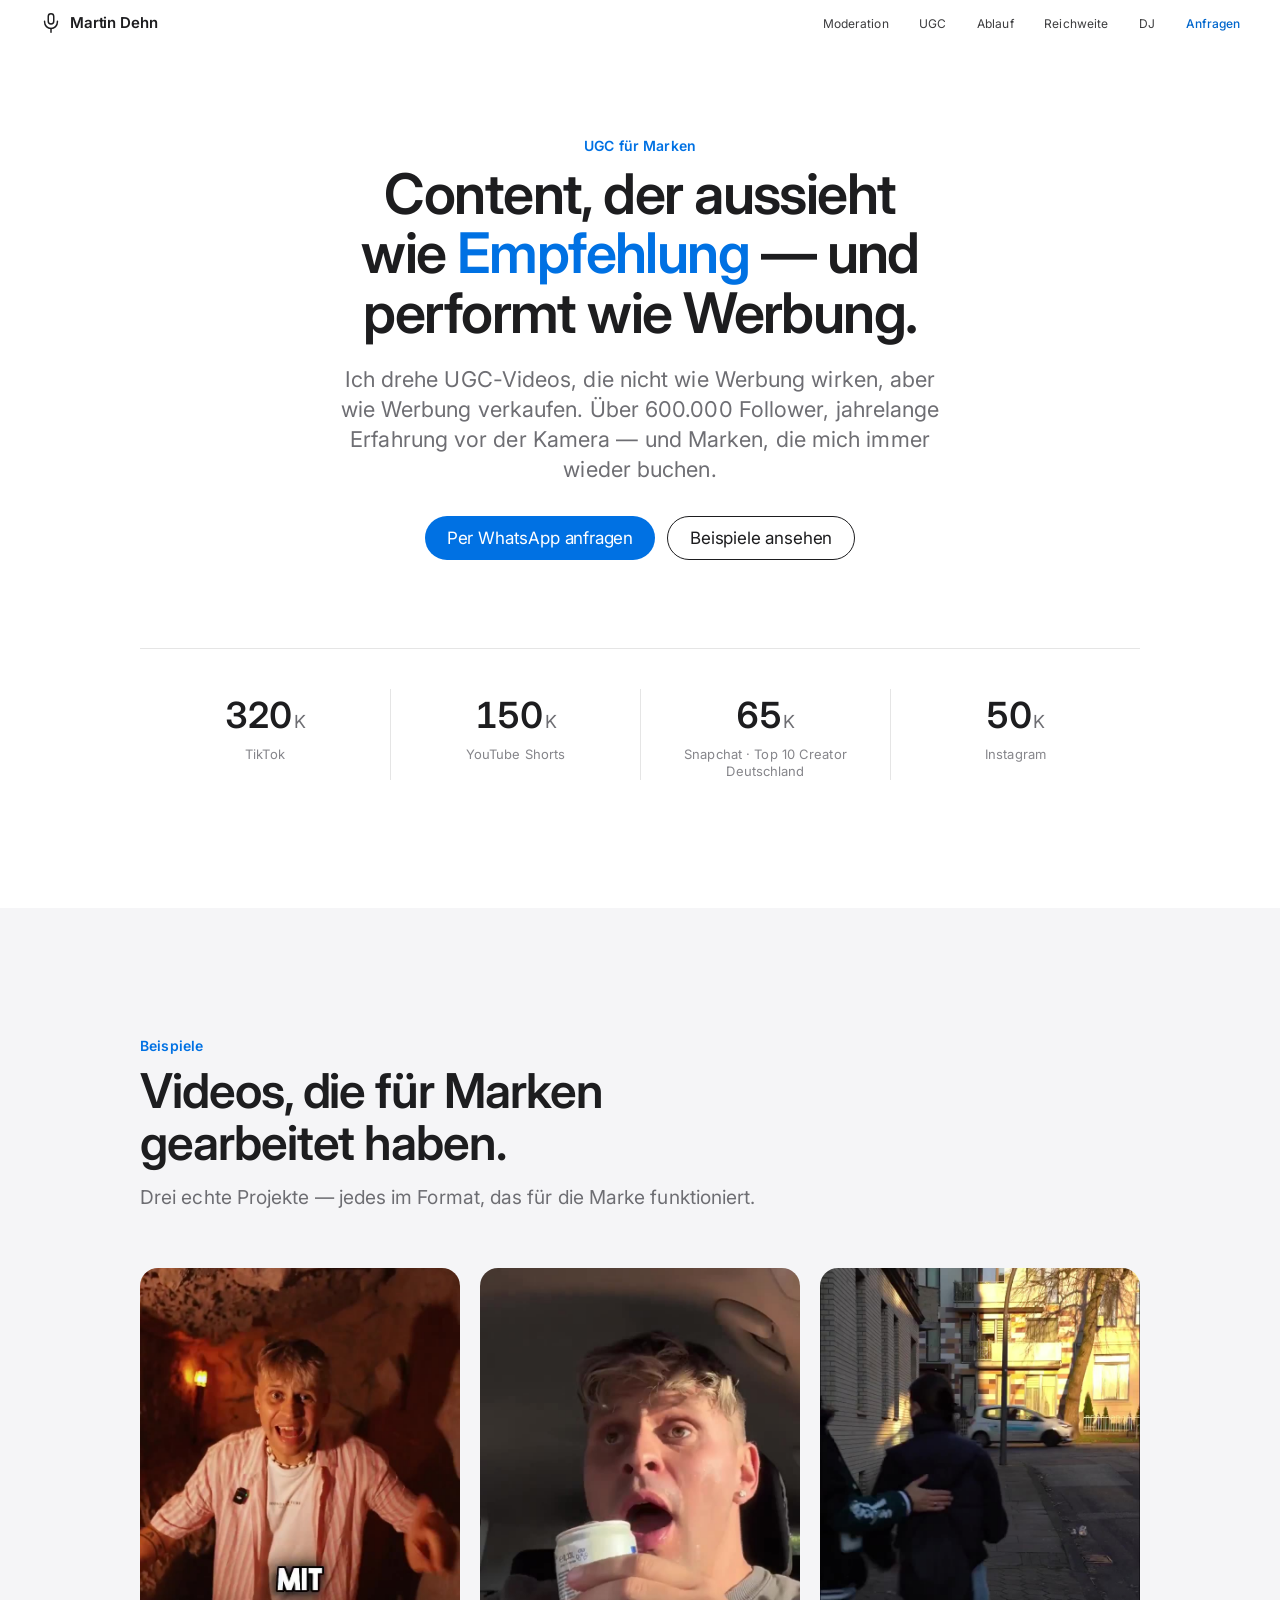
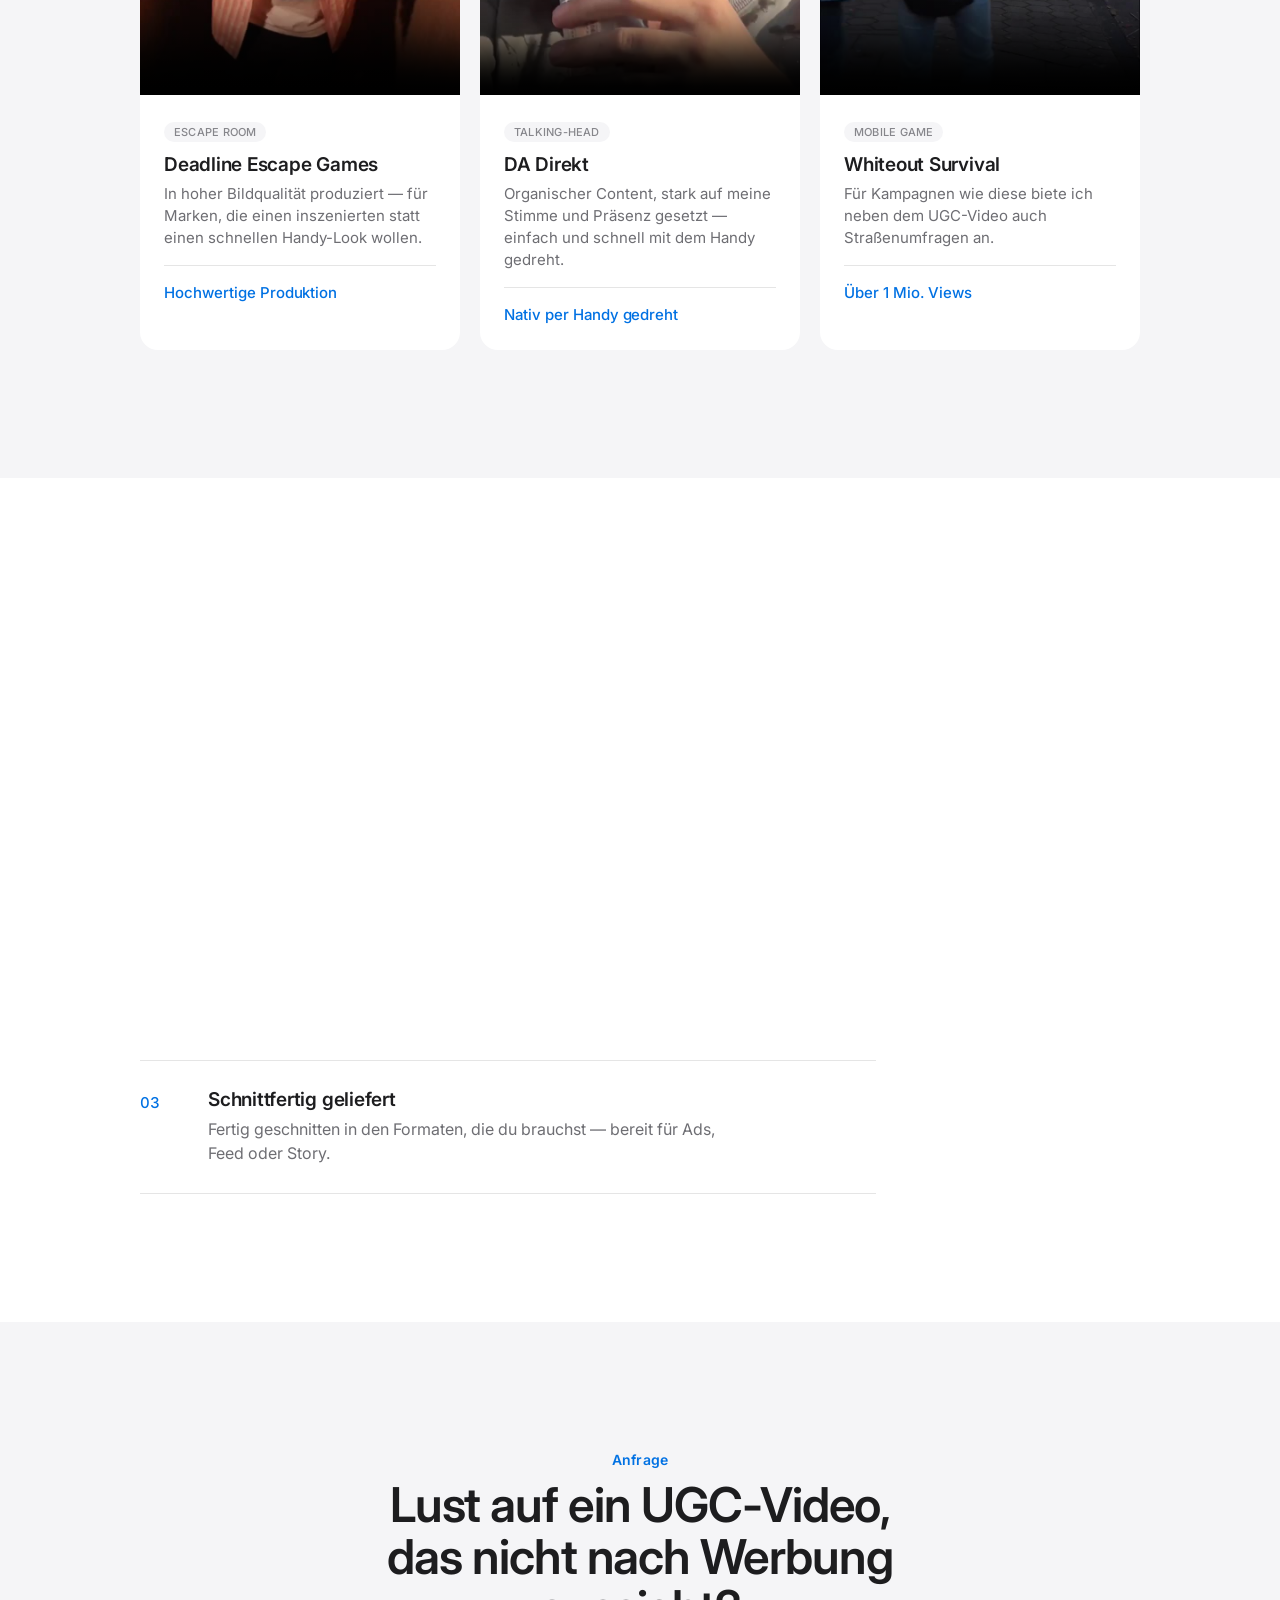
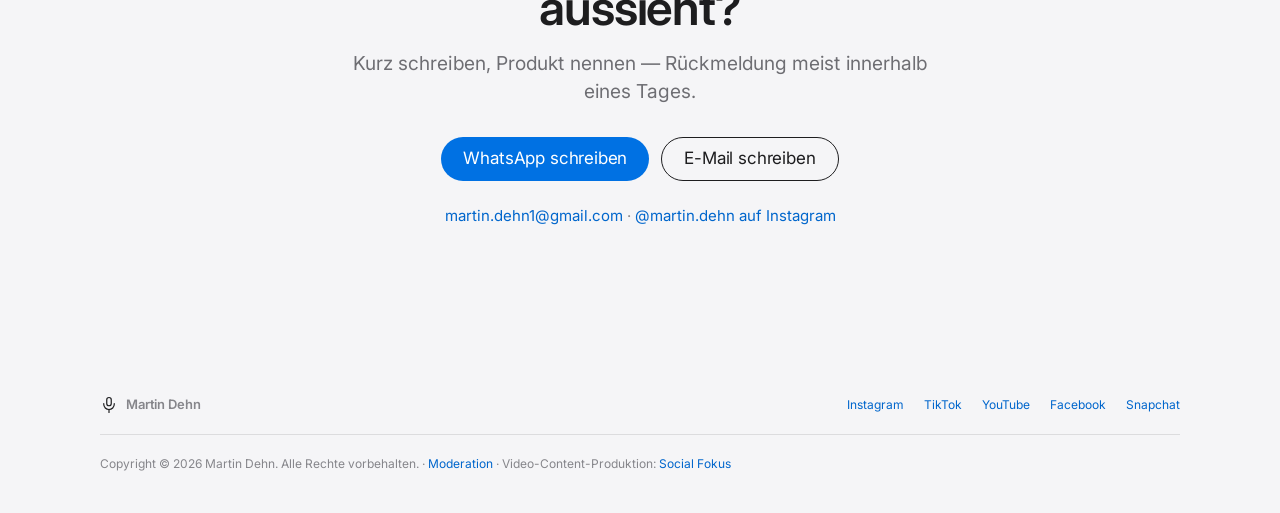
==== commit d916ab93: "Update phone number on homepage" ====
--- a/index.html
+++ b/index.html
@@ -45,7 +45,7 @@
     "name": "Martin Dehn",
     "url": "https://martindehn.com/",
     "email": "martin.dehn1@gmail.com",
-    "telephone": "+4917641478059"
+    "telephone": "+491624267272"
   }
 }
 </script>
@@ -96,7 +96,7 @@
         die mich immer wieder buchen.
       </p>
       <div class="booking-actions ugc-hero-actions reveal">
-        <a class="btn btn-primary" href="https://wa.me/4917641478059" target="_blank" rel="noopener">Per WhatsApp anfragen</a>
+        <a class="btn btn-primary" href="https://wa.me/491624267272" target="_blank" rel="noopener">Per WhatsApp anfragen</a>
         <a class="btn btn-ghost" href="#cases">Beispiele ansehen</a>
       </div>
     </div>
@@ -220,7 +220,7 @@
         Kurz schreiben, Produkt nennen — Rückmeldung meist innerhalb eines Tages.
       </p>
       <div class="booking-actions">
-        <a class="btn btn-primary" href="https://wa.me/4917641478059" target="_blank" rel="noopener">WhatsApp schreiben</a>
+        <a class="btn btn-primary" href="https://wa.me/491624267272" target="_blank" rel="noopener">WhatsApp schreiben</a>
         <a class="btn btn-ghost" href="mailto:martin.dehn1@gmail.com?subject=UGC-Anfrage">E-Mail schreiben</a>
       </div>
       <p class="booking-contact-line">
